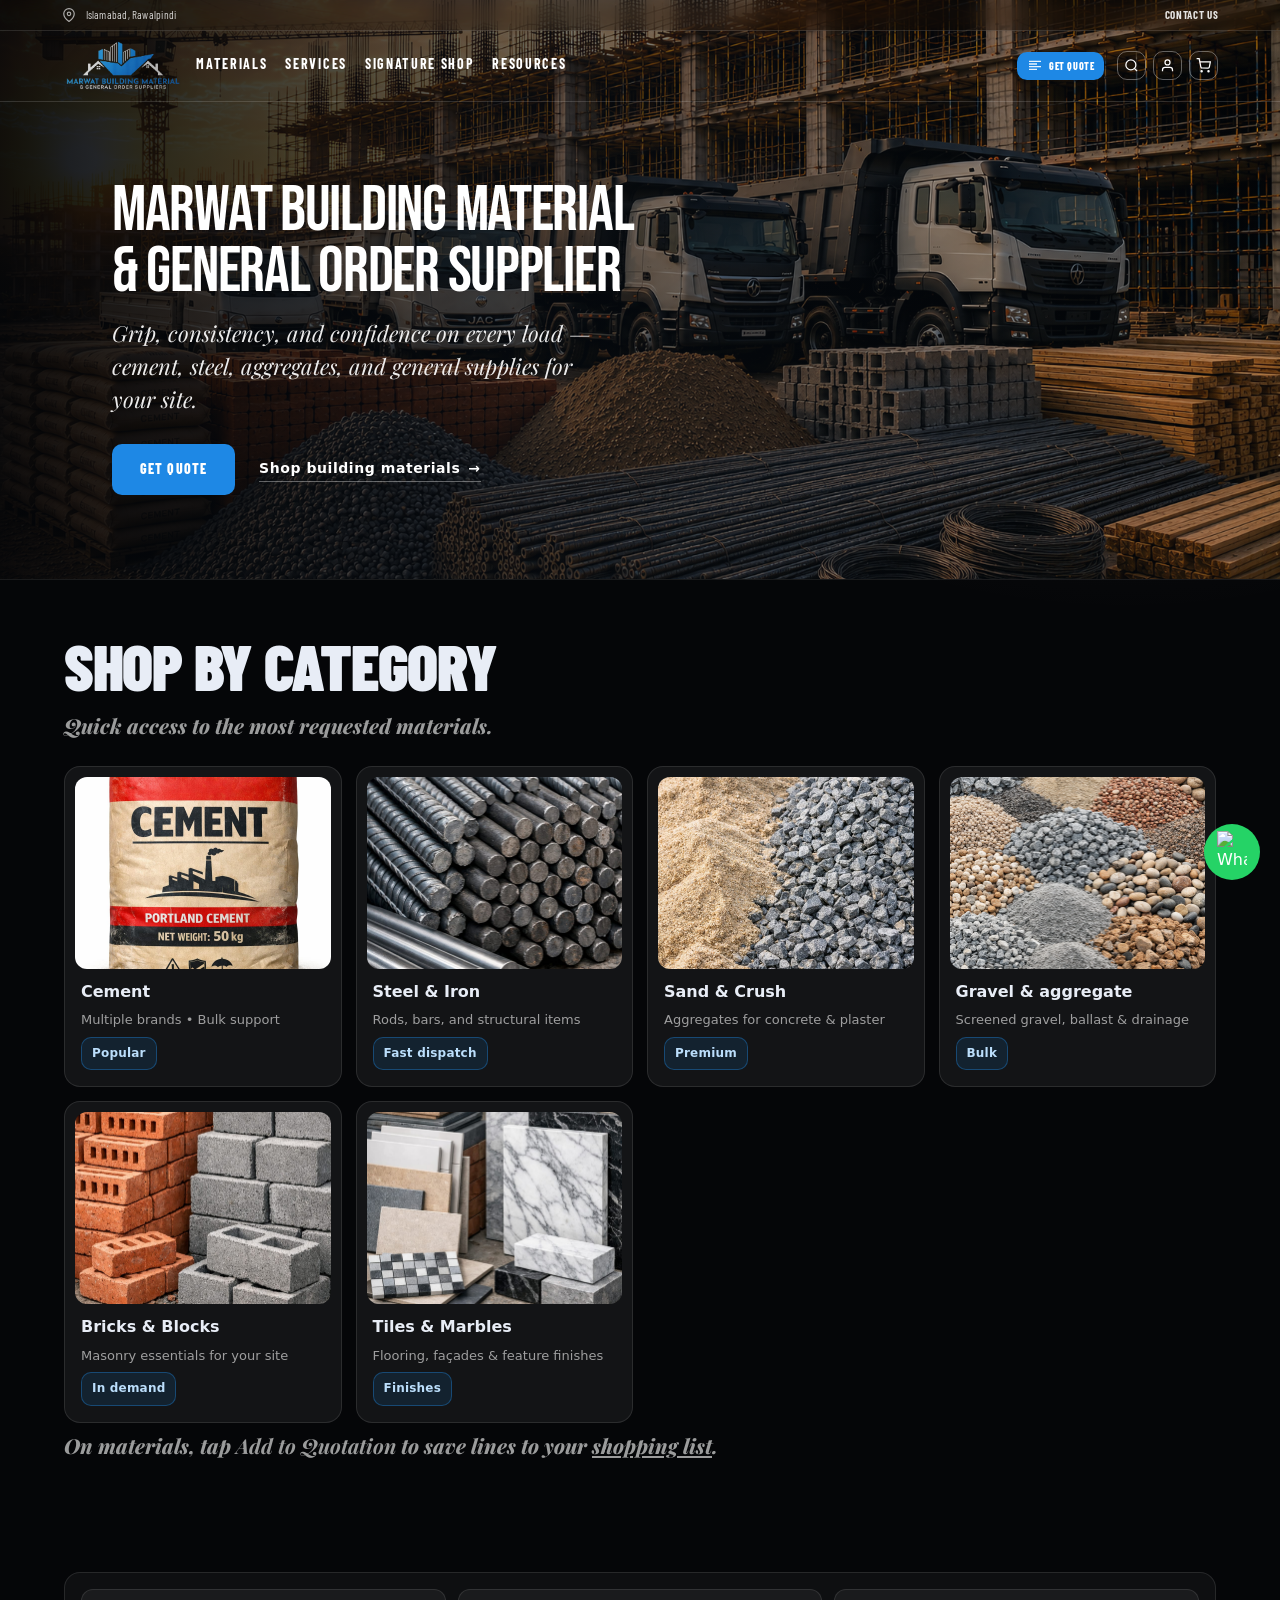
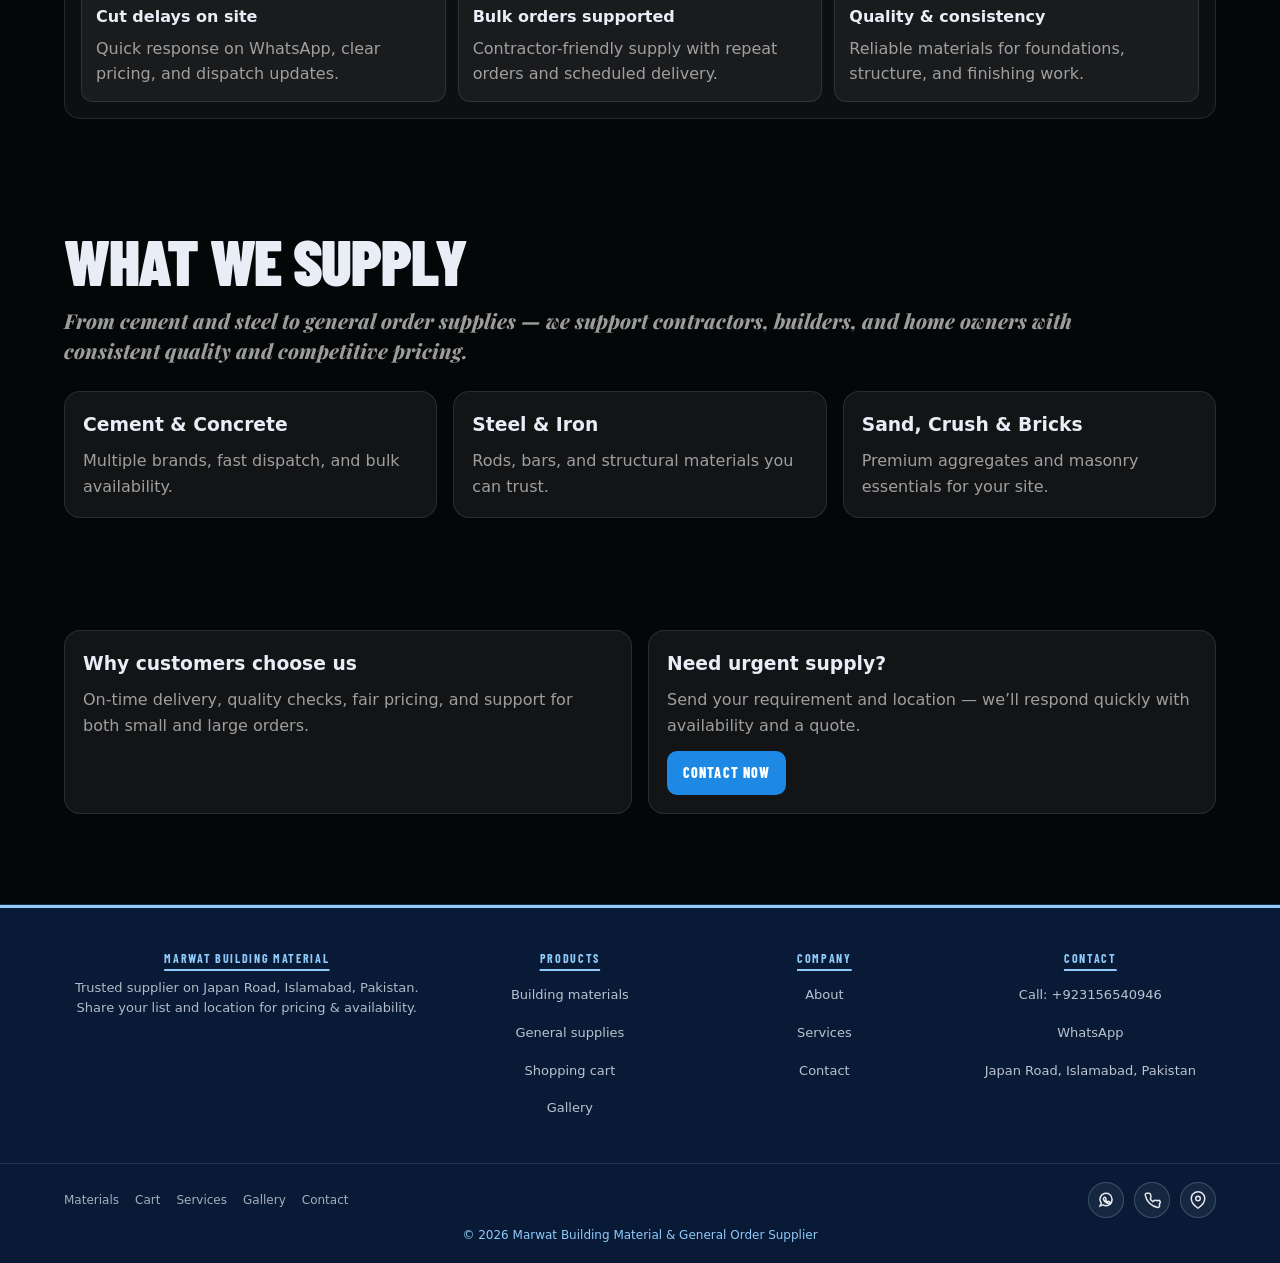
==== index.html @ a39604e0 "Replace cart CTA with quotation, remove sign-in/up, rename delivery address. Use Add to Quotation on" ====
<!DOCTYPE html>
<html lang="en">
  <head>
    <meta charset="UTF-8" />
    <meta name="viewport" content="width=device-width, initial-scale=1.0" />
    <title>Marwat Supplier</title>
    <link rel="preload" as="image" href="images/background.png?v=20260509" />
    <link rel="preconnect" href="https://fonts.googleapis.com" />
    <link rel="preconnect" href="https://fonts.gstatic.com" crossorigin />
    <link
      href="https://fonts.googleapis.com/css2?family=Bebas+Neue&family=Barlow+Condensed:wght@600;700&family=Oswald:wght@600;700&family=Playfair+Display:ital@1&display=swap"
      rel="stylesheet"
    />
    <link rel="stylesheet" href="style.css?v=20260509-bg" />
  </head>
  <body>
    <header class="site-header" id="site-header">
      <div class="header-shell header-shell--utility"><div class="header-utility">
        <div class="container utility-inner">
          <div class="utility-left">
            <a
              class="utility-loc-link"
              href="https://www.google.com/maps/place/Marwat+building+material+%26+general+order+supplier/@33.5635036,73.2012573,19.25z/data=!4m12!1m5!8m4!1e2!2s114058338687625921059!3m1!1e1!3m5!1s0x38dfef00700e4f53:0xb1408a5cb39e65b5!8m2!3d33.5636532!4d73.2016482!16s%2Fg%2F11xyf0swt1?entry=ttu&amp;g_ep=EgoyMDI2MDQyOS4wIKXMDSoASAFQAw%3D%3D"
              target="_blank"
              rel="noopener noreferrer"
              aria-label="Open location in Google Maps"
            >
              <span class="utility-loc-ico" aria-hidden="true">
                <svg width="14" height="14" viewBox="0 0 24 24" fill="none" stroke="currentColor" stroke-width="2">
                  <path d="M21 10c0 7-9 13-9 13s-9-6-9-13a9 9 0 0 1 18 0z" />
                  <circle cx="12" cy="10" r="3" />
                </svg>
              </span>
              <span class="utility-loc-text">Islamabad, Rawalpindi</span>
            </a>
          </div>
          <div class="utility-links">
            <a href="contact.html">Contact us</a>
          </div>
        </div>
      </div></div>

      <div class="header-shell header-shell--main"><div class="header-main">
        <div class="container header-main-inner">
          <details class="nav-burger">
            <summary class="nav-burger-summary" aria-label="Menu">
              <svg width="24" height="24" viewBox="0 0 24 24" fill="none" stroke="currentColor" stroke-width="2" aria-hidden="true">
                <path d="M4 6h16M4 12h16M4 18h16" />
              </svg>
            </summary>
            <nav class="nav-burger-panel" aria-label="Mobile navigation">
              <a href="products.html">Materials</a>
              <a href="cart.html">Cart</a>
              <a href="services.html">Services</a>
              <a href="gallery.html">Signature shop</a>
              <a href="about.html">Resources</a>
              <a href="get-quote.html" class="btn-nav-cta btn-nav-cta--block">Get quote</a>
            </nav>
          </details>

          <div class="header-left">
            <a class="brand-gy" href="index.html">
              <img class="brand-gy__logo" src="images/logo.png" alt="Marwat Building Material &amp; General Order Supplier" />
              <span class="sr-only">Marwat Building Material &amp; General Order Supplier</span>
            </a>
          </div>

          <nav class="nav-main" aria-label="Primary navigation">
            <a href="products.html">Materials</a>
            <a href="services.html">Services</a>
            <a href="gallery.html">Signature shop</a>
            <a href="about.html">Resources</a>
          </nav>

          <div class="header-main-actions">
            <a class="btn-nav-cta" href="get-quote.html">
              <span class="btn-nav-cta__ico" aria-hidden="true">
                <svg width="20" height="20" viewBox="0 0 24 24" fill="currentColor">
                  <path d="M3 4h18v2H3V4zm0 4h12v2H3V8zm0 4h18v2H3v-2zm0 4h12v2H3v-2z" />
                </svg>
              </span>
              Get quote
            </a>
            <div class="header-search-group" data-header-search>
              <div class="header-search-pop" id="site-header-search-pop" hidden>
                <form class="header-search-form" role="search" aria-label="Search this site">
                  <label for="site-header-q" class="sr-only">Search</label>
                  <input
                    type="search"
                    class="header-search-input"
                    id="site-header-q"
                    name="q"
                    autocomplete="off"
                    placeholder="Search site..."
                    aria-autocomplete="list"
                    aria-controls="site-header-search-suggest"
                  />
                  <ul class="header-search-suggest" id="site-header-search-suggest" role="listbox" hidden></ul>
                </form>
              </div>
              <button
                type="button"
                class="nav-icon-btn nav-icon-btn--search"
                aria-label="Search site"
                aria-expanded="false"
                aria-controls="site-header-search-pop"
                data-site-search-toggle
              >
                <svg width="22" height="22" viewBox="0 0 24 24" fill="none" stroke="currentColor" stroke-width="2" aria-hidden="true">
                  <circle cx="11" cy="11" r="8" />
                  <path d="m21 21-4.3-4.3" />
                </svg>
              </button>
            </div>
            <a href="contact.html" class="nav-icon-btn" aria-label="Contact">
              <svg width="22" height="22" viewBox="0 0 24 24" fill="none" stroke="currentColor" stroke-width="2" aria-hidden="true">
                <path d="M20 21v-2a4 4 0 0 0-4-4H8a4 4 0 0 0-4 4v2" />
                <circle cx="12" cy="7" r="4" />
              </svg>
            </a>
            <a href="cart.html" class="nav-icon-btn" aria-label="Shopping cart">
              <svg width="22" height="22" viewBox="0 0 24 24" fill="none" stroke="currentColor" stroke-width="2" aria-hidden="true">
                <circle cx="9" cy="21" r="1" />
                <circle cx="20" cy="21" r="1" />
                <path d="M1 1h4l2.68 13.39a2 2 0 0 0 2 1.61h9.72a2 2 0 0 0 2-1.61L23 6H6" />
              </svg>
            </a>
          </div>
        </div>
      </div></div>
      <a href="products.html" class="header-promo-strip">
        <span class="header-promo-strip__inner">
          <svg class="header-promo-strip__ico" width="20" height="20" viewBox="0 0 24 24" fill="none" stroke="currentColor" stroke-width="2" aria-hidden="true">
            <rect x="3" y="3" width="7" height="7" rx="1" />
            <rect x="14" y="3" width="7" height="7" rx="1" />
            <rect x="3" y="14" width="7" height="7" rx="1" />
            <rect x="14" y="14" width="7" height="7" rx="1" />
          </svg>
          <span>Browse materials</span>
        </span>
      </a>
    </header>

    <section class="hero-showroom" aria-label="Welcome">
      <div class="hero-showroom__bg" role="presentation"></div>
      <div class="hero-showroom__gradient" role="presentation"></div>
      <div class="hero-showroom__inner">
        <h1>
          <span class="hero-title-line">Marwat Building Material</span>
          <span class="hero-title-line">&amp; General Order Supplier</span>
        </h1>
        <p class="hero-showroom__tagline">
          Grip, consistency, and confidence on every load — cement, steel, aggregates, and general supplies for your
          site.
        </p>
        <div class="hero-showroom__cta">
          <a href="get-quote.html" class="btn-hero-cta">Get quote</a>
          <a href="products.html" class="hero-showroom__link">Shop building materials <span aria-hidden="true">→</span></a>
        </div>
      </div>
    </section>

    <section>
      <div class="container">
        <h2 class="section-title">Shop by category</h2>
        <p class="section-subtitle">Quick access to the most requested materials.</p>

        <div class="tiles">
          <a class="tile" href="products.html#cement">
            <div class="tile__thumb" aria-hidden="true">
              <img src="images/cement.jpeg" alt="" width="480" height="300" loading="lazy" />
            </div>
            <strong>Cement</strong>
            <span>Multiple brands • Bulk support</span>
            <span class="tag">Popular</span>
          </a>
          <a class="tile" href="products.html#steel">
            <div class="tile__thumb" aria-hidden="true">
              <img src="images/steel and iron.jpeg" alt="" width="480" height="300" loading="lazy" />
            </div>
            <strong>Steel & Iron</strong>
            <span>Rods, bars, and structural items</span>
            <span class="tag">Fast dispatch</span>
          </a>
          <a class="tile" href="products.html#sand">
            <div class="tile__thumb" aria-hidden="true">
              <img src="images/sand and crush.jpeg" alt="" width="480" height="300" loading="lazy" />
            </div>
            <strong>Sand & Crush</strong>
            <span>Aggregates for concrete & plaster</span>
            <span class="tag">Premium</span>
          </a>
          <a class="tile" href="products.html#gravel">
            <div class="tile__thumb" aria-hidden="true">
              <img src="images/gravel and aggregate.png" alt="" width="480" height="300" loading="lazy" />
            </div>
            <strong>Gravel &amp; aggregate</strong>
            <span>Screened gravel, ballast &amp; drainage</span>
            <span class="tag">Bulk</span>
          </a>
          <a class="tile" href="products.html#bricks">
            <div class="tile__thumb" aria-hidden="true">
              <img src="images/bricks and blocks.jpeg" alt="" width="480" height="300" loading="lazy" />
            </div>
            <strong>Bricks & Blocks</strong>
            <span>Masonry essentials for your site</span>
            <span class="tag">In demand</span>
          </a>
          <a class="tile" href="products.html#tiles-marbles">
            <div class="tile__thumb" aria-hidden="true">
              <img src="images/tiles and marbels.jpeg" alt="" width="480" height="300" loading="lazy" />
            </div>
            <strong>Tiles &amp; Marbles</strong>
            <span>Flooring, façades &amp; feature finishes</span>
            <span class="tag">Finishes</span>
          </a>
        </div>
        <p class="section-subtitle muted" style="margin-bottom: 0; margin-top: 8px">
          On materials, tap <strong>Add to Quotation</strong> to save lines to your <a href="cart.html">shopping list</a>.
        </p>
      </div>
    </section>

    <section>
      <div class="container">
        <div class="feature-strip">
          <div class="items">
            <div class="feature">
              <h3>Cut delays on site</h3>
              <p>Quick response on WhatsApp, clear pricing, and dispatch updates.</p>
            </div>
            <div class="feature">
              <h3>Bulk orders supported</h3>
              <p>Contractor-friendly supply with repeat orders and scheduled delivery.</p>
            </div>
            <div class="feature">
              <h3>Quality & consistency</h3>
              <p>Reliable materials for foundations, structure, and finishing work.</p>
            </div>
          </div>
        </div>
      </div>
    </section>

    <section>
      <div class="container">
        <h2 class="section-title">What we supply</h2>
        <p class="section-subtitle">
          From cement and steel to general order supplies — we support contractors, builders, and home owners with
          consistent quality and competitive pricing.
        </p>

        <div class="grid">
          <div class="card col-4">
            <h3>Cement & Concrete</h3>
            <p>Multiple brands, fast dispatch, and bulk availability.</p>
          </div>
          <div class="card col-4">
            <h3>Steel & Iron</h3>
            <p>Rods, bars, and structural materials you can trust.</p>
          </div>
          <div class="card col-4">
            <h3>Sand, Crush & Bricks</h3>
            <p>Premium aggregates and masonry essentials for your site.</p>
          </div>
        </div>
      </div>
    </section>

    <section>
      <div class="container">
        <div class="grid">
          <div class="card col-6">
            <h3>Why customers choose us</h3>
            <p>On-time delivery, quality checks, fair pricing, and support for both small and large orders.</p>
          </div>
          <div class="card col-6">
            <h3>Need urgent supply?</h3>
            <p>Send your requirement and location — we’ll respond quickly with availability and a quote.</p>
            <div style="margin-top: 12px">
              <a class="btn" href="contact.html">Contact Now</a>
            </div>
          </div>
        </div>
      </div>
    </section>

    <div class="whatsapp-container">
      <span class="whatsapp-tooltip">Chat with us</span>
      <a href="https://wa.me/923156540946" class="whatsapp-float" target="_blank" rel="noreferrer">
        <img src="https://cdn-icons-png.flaticon.com/512/733/733585.png" width="30" alt="WhatsApp" />
      </a>
    </div>

    <footer class="site-footer">
      <div class="footer-top">
        <div class="container footer-grid">
          <div class="footer-signup">
            <h4>Marwat Building Material</h4>
            <p>Trusted supplier on Japan Road, Islamabad, Pakistan. Share your list and location for pricing &amp; availability.</p>
          </div>

          <div>
            <h4>Products</h4>
            <a href="products.html#building">Building materials</a>
            <a href="products.html#general">General supplies</a>
            <a href="cart.html">Shopping cart</a>
            <a href="gallery.html">Gallery</a>
          </div>

          <div>
            <h4>Company</h4>
            <a href="about.html">About</a>
            <a href="services.html">Services</a>
            <a href="contact.html">Contact</a>
          </div>

          <div>
            <h4>Contact</h4>
            <a href="tel:+923156540946">Call: +923156540946</a>
            <a href="https://wa.me/923156540946" target="_blank" rel="noreferrer">WhatsApp</a>
            <a
              href="https://www.google.com/maps/place/Marwat+building+material+%26+general+order+supplier/@33.5635036,73.2012573,19.25z/data=!4m12!1m5!8m4!1e2!2s114058338687625921059!3m1!1e1!3m5!1s0x38dfef00700e4f53:0xb1408a5cb39e65b5!8m2!3d33.5636532!4d73.2016482!16s%2Fg%2F11xyf0swt1?entry=ttu&amp;g_ep=EgoyMDI2MDQyOS4wIKXMDSoASAFQAw%3D%3D"
              target="_blank"
              rel="noopener noreferrer"
              >Japan Road, Islamabad, Pakistan</a>
          </div>
        </div>
      </div>

      <div class="footer-bottom">
        <div class="container footer-bottom__row">
          <ul class="footer-mini-links" aria-label="Footer links">
            <li><a href="products.html">Materials</a></li>
            <li><a href="cart.html">Cart</a></li>
            <li><a href="services.html">Services</a></li>
            <li><a href="gallery.html">Gallery</a></li>
            <li><a href="contact.html">Contact</a></li>
          </ul>

          <div class="footer-social" aria-label="Social links">
            <a href="https://wa.me/923156540946" target="_blank" rel="noreferrer" aria-label="WhatsApp">
              <svg viewBox="0 0 24 24" fill="none" stroke="currentColor" stroke-width="2" aria-hidden="true">
                <path d="M20 11.5a8 8 0 0 1-11.9 7L4 20l1.7-4.1A8 8 0 1 1 20 11.5z" />
                <path d="M9.4 8.9c.2-.5.4-.5.7-.5h.6c.2 0 .5.1.6.4l.8 2c.1.2 0 .5-.2.6l-.6.5c.6 1.1 1.5 2 2.6 2.6l.5-.6c.2-.2.4-.3.6-.2l2 .8c.3.1.4.4.4.6v.6c0 .3 0 .5-.5.7-.7.3-2.2.4-4.3-.7-2.1-1.1-3.6-3.4-3.9-4.1-.3-.7-.2-1.3 0-1.8z" />
              </svg>
            </a>
            <a href="tel:+923156540946" aria-label="Call">
              <svg viewBox="0 0 24 24" fill="none" stroke="currentColor" stroke-width="2" aria-hidden="true">
                <path d="M22 16.9v3a2 2 0 0 1-2.2 2A19.8 19.8 0 0 1 3 5.2 2 2 0 0 1 5 3h3a2 2 0 0 1 2 1.7c.1.8.3 1.6.6 2.3a2 2 0 0 1-.5 2.1L9.9 10.9a16 16 0 0 0 3.2 3.2l1.8-1.2a2 2 0 0 1 2.1-.5c.7.3 1.5.5 2.3.6A2 2 0 0 1 22 16.9z" />
              </svg>
            </a>
            <a
              href="https://www.google.com/maps/place/Marwat+building+material+%26+general+order+supplier/@33.5635036,73.2012573,19.25z/data=!4m12!1m5!8m4!1e2!2s114058338687625921059!3m1!1e1!3m5!1s0x38dfef00700e4f53:0xb1408a5cb39e65b5!8m2!3d33.5636532!4d73.2016482!16s%2Fg%2F11xyf0swt1?entry=ttu&amp;g_ep=EgoyMDI2MDQyOS4wIKXMDSoASAFQAw%3D%3D"
              target="_blank"
              rel="noopener noreferrer"
              aria-label="Location"
            >
              <svg viewBox="0 0 24 24" fill="none" stroke="currentColor" stroke-width="2" aria-hidden="true">
                <path d="M21 10c0 7-9 13-9 13S3 17 3 10a9 9 0 0 1 18 0z" />
                <circle cx="12" cy="10" r="3" />
              </svg>
            </a>
          </div>
        </div>
        <div class="container footer-legal">© 2026 Marwat Building Material &amp; General Order Supplier</div>
      </div>
    </footer>
    <script src="site-search.js?v=20260207-search" defer></script>
    <script src="header-scroll.js" defer></script>
  </body>
</html>
---- style.css ----
* { box-sizing: border-box; }

:root{
    /* Logo: blue wordmark / buildings, silver secondary line, black field */
    --logo-blue: #1e88e5;
    --logo-blue-hover: #42a5f5;
    --logo-blue-deep: #1565c0;
    --logo-silver: #bdbdbd;

    --bg: #050608;
    --surface: rgba(255,255,255,0.05);
    --surface-2: rgba(255,255,255,0.09);
    --text: #e8edf6;
    --muted: rgba(189, 189, 189, 0.82);
    --brand: var(--logo-blue);
    --brand-2: #90caf9;
    --ring: rgba(30, 136, 229, 0.45);
    --shadow: 0 16px 40px rgba(0,0,0,0.45);
    --radius: 16px;
    --radius-sm: 12px;
    --border: 1px solid rgba(255,255,255,0.10);
    --surface-3: rgba(255,255,255,0.12);
    /* Primary CTA fill — logo blue (keeps existing class names working) */
    --gy-yellow: var(--logo-blue);
    --gy-yellow-hover: var(--logo-blue-hover);
    --gy-navy: #050508;
    --gy-navy-mid: #0a1018;
    --gy-utility: #000000;
    --cta-fg: #ffffff;
    /* Rounded rectangle for buttons (not pills) */
    --btn-radius: 10px;
    /* Shared horizontal inset so utility strip + main header line up */
    --header-inline-pad: clamp(18px, 3vw, 36px);
    /* Header typography (condensed sans, Goodyear-like) */
    --header-condensed: "Barlow Condensed", "Oswald", ui-sans-serif, system-ui, -apple-system, "Segoe UI", Roboto, Arial, sans-serif;
    /* Fixed header — space for first content below overlay */
    --site-header-offset: clamp(108px, 18vh, 124px);
    --fab-size: clamp(48px, 13vw, 56px);
    --fab-inset: clamp(14px, 4vw, 20px);
}
@media (max-width: 980px){
    :root{
        --site-header-offset: clamp(132px, 26vh, 172px);
    }
}

html, body{
    width: 100%;
    max-width: 100%;
    overflow-x: hidden;
}
@supports (overflow: clip){
    html, body{ overflow-x: clip; }
}

body {
    margin: 0;
    font-family: ui-sans-serif, system-ui, -apple-system, "Segoe UI", Roboto, Arial, sans-serif;
    background:
        radial-gradient(1200px 600px at 18% 0%, rgba(30, 136, 229, 0.14), transparent 58%),
        radial-gradient(900px 520px at 88% 12%, rgba(189, 189, 189, 0.06), transparent 52%),
        var(--bg);
    color: var(--text);
    line-height: 1.6;
}

a { color: inherit; }

/* When header becomes white on scroll, make the page background white too (hero image remains unchanged). */
body.page--scrolled{
    background: #ffffff;
    color: #061a2f;
    transition: background 0.28s ease, color 0.28s ease;
}
body.page--scrolled .muted{
    color: rgba(6, 26, 47, 0.72);
}

/* Text that sits on the white page background */
body.page--scrolled .section-subtitle,
body.page--scrolled .materials-page-lead,
body.page--scrolled .page-hero p,
body.page--scrolled section > .container > p{
    color: rgba(6, 26, 47, 0.72);
}
body.page--scrolled a{
    color: inherit;
}

/* Hero sits on dark photo — keep CTA/link white when page theme flips on scroll */
body.page--scrolled .hero-showroom .btn-hero-cta{
    color: var(--cta-fg);
}
body.page--scrolled .hero-showroom .hero-showroom__link{
    color: #ffffff;
}
body.page--scrolled .hero-showroom .hero-showroom__link:hover{
    color: var(--logo-silver);
}

/* Keep boxes/cards dark so their white text stays readable */
body.page--scrolled .card,
body.page--scrolled .tile,
body.page--scrolled .feature-strip,
body.page--scrolled .feature,
body.page--scrolled .page-hero .wrap,
body.page--scrolled .material-item,
body.page--scrolled .material-panel{
    /* On white page background, use a dark surface so the existing white text remains readable */
    background: rgba(5, 6, 8, 0.92);
    border-color: rgba(15, 23, 42, 0.12);
    color: rgba(248, 250, 252, 0.98);
}
body.page--scrolled .card p,
body.page--scrolled .tile span,
body.page--scrolled .feature p,
body.page--scrolled .materials-page-lead,
body.page--scrolled .material-item__detail,
body.page--scrolled .page-hero p{
    color: rgba(226, 232, 240, 0.78);
}
body.page--scrolled .card h2,
body.page--scrolled .card h3,
body.page--scrolled .tile strong,
body.page--scrolled .material-panel h3,
body.page--scrolled .material-item__title{
    color: rgba(248, 250, 252, 0.98);
}

/* On the white background, keep section headings readable */
body.page--scrolled .section-title,
body.page--scrolled .page-top-heading{
    color: rgba(15, 23, 42, 0.96);
}
body.page--scrolled .site-footer{
    /* Keep footer dark even when page background flips to white */
    background: #081a36;
    border-top-color: rgba(255,255,255,0.08);
}
body.page--scrolled .footer-bottom{
    border-top-color: rgba(255,255,255,0.10);
    color: rgba(226,232,240,0.86);
    font-weight: 600;
}
body.page--scrolled .footer-grid a{
    color: rgba(226,232,240,0.82);
    font-weight: 600;
}
body.page--scrolled .footer-grid a:hover{
    color: var(--brand-2);
}
body.page--scrolled .footer-grid a:focus-visible{
    color: var(--brand-2);
}

/* Footer column text on white background (headings stay light blue) */
body.page--scrolled .footer-grid h4{
    color: var(--brand-2);
    font-weight: 700;
}
body.page--scrolled .footer-grid p{
    color: rgba(248,250,252,0.94);
    font-weight: 700;
}

img, video{
    max-width: 100%;
    height: auto;
}
iframe{
    max-width: 100%;
}

.muted{ color: var(--muted); }
.sr-only{
    position: absolute;
    width: 1px;
    height: 1px;
    padding: 0;
    margin: -1px;
    overflow: hidden;
    clip: rect(0, 0, 0, 0);
    white-space: nowrap;
    border: 0;
}

.container {
    width: min(90%, 1200px);
    margin-inline: auto;
    margin-block: 0;
}

/* Site header — fixed, transparent at top → solid white bar on scroll (all pages) */
.site-header{
    position: fixed;
    left: 0;
    right: 0;
    top: 0;
    z-index: 1000;
    background: transparent;
    border-bottom: 1px solid rgba(255, 255, 255, 0.14);
    transition:
        background 0.28s ease,
        border-color 0.28s ease,
        box-shadow 0.28s ease;
}

/* Wrapper rows (avoid display:contents — Safari and some engines break flex/grid for descendants) */
.header-shell{
    display: block;
    width: 100%;
}

.header-utility{
    /* Default: glass strip (Goodyear-style transparent bar) */
    background: rgba(0, 0, 0, 0.22);
    backdrop-filter: saturate(150%) blur(12px);
    -webkit-backdrop-filter: saturate(150%) blur(12px);
    border-bottom: 1px solid rgba(255, 255, 255, 0.12);
    transition:
        background 0.28s ease,
        border-color 0.28s ease,
        backdrop-filter 0.28s ease,
        -webkit-backdrop-filter 0.28s ease;
}
.header-utility .utility-inner{
    display: flex;
    align-items: center;
    justify-content: space-between;
    gap: 12px;
    /* ~30% shorter top strip */
    padding: 6px var(--header-inline-pad);
    font-family: var(--header-condensed);
    font-size: 11px;
    color: rgba(255,255,255,0.82);
}
.utility-left{
    display: flex;
    align-items: center;
    gap: 10px;
    flex-wrap: wrap;
}
.utility-loc-ico{
    display: inline-flex;
    color: rgba(255,255,255,0.65);
}
.utility-loc-text{ letter-spacing: 0.02em; }
.utility-loc-link{
    display: inline-flex;
    align-items: center;
    gap: 10px;
    flex-wrap: wrap;
    color: inherit;
    text-decoration: none;
}
.utility-loc-link:hover{
    color: #fff;
    text-decoration: underline;
}

.utility-links{
    display: flex;
    align-items: center;
    gap: 6px 18px;
    flex-wrap: wrap;
    justify-content: flex-end;
}
.utility-links a{
    text-decoration: none;
    color: rgba(255,255,255,0.88);
    font-family: var(--header-condensed);
    font-weight: 700;
    font-size: inherit;
    letter-spacing: 0.06em;
    text-transform: uppercase;
}
.utility-links a:hover{ color: #fff; text-decoration: underline; }

.header-main{
    background: transparent;
    transition: background 0.28s ease;
}

/* Opaque bars while pointer (or keyboard focus) is on the header — not when scrolled */
.site-header:not(.site-header--scrolled):hover .header-utility,
.site-header:not(.site-header--scrolled):focus-within .header-utility{
    background: var(--gy-utility);
    border-bottom-color: rgba(255, 255, 255, 0.1);
    backdrop-filter: none;
    -webkit-backdrop-filter: none;
}
.site-header:not(.site-header--scrolled):hover .header-main,
.site-header:not(.site-header--scrolled):focus-within .header-main{
    background: var(--gy-navy-mid);
}

.header-main-inner{
    display: flex;
    align-items: center;
    justify-content: flex-start;
    gap: 10px;
    /* ~15% shorter than previous compact header */
    padding: 7px var(--header-inline-pad);
    /* Keep nav sizing the same; don't upscale header row */
    min-height: 41px;
}

/* Make header feel full-width like reference */
.site-header .container{
    width: min(96%, 1440px);
}

.header-left{
    display: flex;
    align-items: center;
    /* 50% tighter gap between logo and first nav item */
    gap: 6px;
    min-width: 0;
    /* Don't grow — let the right actions pin to the far right */
    flex: 0 1 auto;
}

.brand-gy{
    display: flex;
    flex-direction: column;
    align-items: flex-start;
    gap: 0;
    text-decoration: none;
    flex-shrink: 1;
    min-width: 0;
    max-width: min(300px, 36vw);
}
.brand-gy__logo{
    display: block;
    /* Keep logo prominent but Goodyear-like compact */
    width: auto;
    max-width: min(311px, 31.5vw);
    height: auto;
    /* keep within reduced header height */
    max-height: 56px;
    object-fit: contain;
    filter: drop-shadow(0 2px 10px rgba(0,0,0,0.55));
}
.site-header.site-header--scrolled .brand-gy__logo{
    filter: none;
}
.brand-gy__word{
    font-family: "Oswald", ui-sans-serif, system-ui, sans-serif;
    font-weight: 700;
    font-size: clamp(14px, 2.1vw, 21px);
    line-height: 1.12;
    letter-spacing: 0.04em;
    color: var(--logo-blue);
    text-transform: uppercase;
}
.brand-gy__sub{
    font-size: clamp(9px, 1.1vw, 11px);
    letter-spacing: 0.12em;
    text-transform: uppercase;
    color: rgba(189, 189, 189, 0.88);
    margin-top: 5px;
    line-height: 1.25;
}

.nav-main{
    display: flex;
    align-items: center;
    gap: 8px 18px;
    flex: 1 1 auto;
    justify-content: flex-start;
    min-width: 0;
}
.nav-main a{
    text-decoration: none;
    color: #fff;
    font-family: var(--header-condensed);
    font-size: 15px;
    font-weight: 700;
    letter-spacing: 0.12em;
    text-transform: uppercase;
    white-space: nowrap;
    padding: 8px 0;
    border-bottom: 2px solid transparent;
}
.nav-main a:hover{
    border-bottom-color: var(--gy-yellow);
}

/* Transparent bar: nav + tagline readable on photo / dark page backgrounds */
.site-header:not(.site-header--scrolled) .brand-gy__sub{
    font-weight: 800;
    font-size: clamp(10px, 1.35vw, 12px);
    color: rgba(189, 189, 189, 0.95);
    letter-spacing: 0.14em;
    text-shadow:
        0 0 1px rgba(0, 0, 0, 1),
        0 1px 4px rgba(0, 0, 0, 0.95),
        0 0 18px rgba(0, 0, 0, 0.65);
}
.site-header:not(.site-header--scrolled) .nav-main a{
    font-weight: 700;
    font-size: 14px;
    color: #ffffff;
    text-shadow: none;
}

.header-main-actions{
    display: flex;
    align-items: center;
    flex-wrap: nowrap;
    gap: 7px;
    flex-shrink: 0;
    margin-left: auto;
    min-width: 0;
}

.btn-nav-cta{
    display: inline-flex;
    align-items: center;
    justify-content: center;
    gap: 6px;
    background: var(--gy-yellow);
    color: var(--cta-fg);
    font-family: var(--header-condensed);
    font-weight: 800;
    font-size: 10px;
    letter-spacing: 0.06em;
    text-transform: uppercase;
    text-decoration: none;
    /* Tighter than before so label + icon can read larger without growing the chip */
    padding: 6px 10px;
    border-radius: var(--btn-radius);
    border: none;
    transition: background 0.2s ease, transform 0.15s ease;
}
.btn-nav-cta:hover{
    background: var(--gy-yellow-hover);
    transform: translateY(-1px);
}
.btn-nav-cta__ico{
    display: inline-flex;
    opacity: 0.9;
}
.btn-nav-cta__ico svg{
    width: 16px;
    height: 16px;
}

.nav-icon-btn{
    display: inline-flex;
    align-items: center;
    justify-content: center;
    width: 29px;
    height: 29px;
    border-radius: var(--btn-radius);
    border: 1px solid rgba(255,255,255,0.35);
    color: #fff;
    text-decoration: none;
    transition: background 0.2s ease, border-color 0.2s ease;
}
.nav-icon-btn svg{
    width: 15px;
    height: 15px;
}
.nav-icon-btn:hover{
    background: rgba(255,255,255,0.08);
    border-color: rgba(255,255,255,0.55);
}
button.nav-icon-btn{
    cursor: pointer;
    padding: 0;
    margin: 0;
    font: inherit;
    background: transparent;
    -webkit-appearance: none;
    appearance: none;
}

.header-search-group{
    display: inline-flex;
    flex-direction: row;
    flex-wrap: nowrap;
    align-items: center;
    gap: 6px;
    position: relative;
    flex-shrink: 1;
    min-width: 0;
}
.header-search-group--open{
    z-index: 1002;
}
.header-search-pop{
    display: flex;
    align-items: center;
    max-width: 0;
    opacity: 0;
    overflow: hidden;
    pointer-events: none;
    transition: max-width 0.22s ease, opacity 0.18s ease;
}
.header-search-group--open .header-search-pop{
    max-width: min(260px, 56vw);
    opacity: 1;
    pointer-events: auto;
    overflow: visible;
}
.header-search-form{
    position: relative;
    display: flex;
    flex-direction: column;
    gap: 0;
    min-width: 0;
}
.header-search-input{
    width: min(260px, 56vw);
    min-width: 140px;
    max-width: 100%;
    box-sizing: border-box;
    padding: 7px 10px;
    border-radius: var(--btn-radius);
    border: 1px solid rgba(255,255,255,0.35);
    background: rgba(8, 12, 20, 0.92);
    color: #f8fafc;
    font-size: 13px;
    font-weight: 600;
    outline: none;
    -webkit-appearance: none;
    appearance: none;
}
.header-search-input::-webkit-search-decoration,
.header-search-input::-webkit-search-cancel-button{
    -webkit-appearance: none;
    appearance: none;
}
.header-search-input::placeholder{
    color: rgba(226, 232, 240, 0.45);
}
.header-search-input:focus{
    border-color: rgba(250, 204, 21, 0.65);
    box-shadow: 0 0 0 1px rgba(250, 204, 21, 0.25);
}
.header-search-suggest{
    position: absolute;
    top: calc(100% + 5px);
    left: 0;
    right: 0;
    margin: 0;
    padding: 4px 0;
    padding-left: 0;
    list-style: none;
    background: var(--gy-navy-mid);
    border: 1px solid rgba(255,255,255,0.14);
    border-radius: var(--btn-radius);
    max-height: 220px;
    overflow-y: auto;
    z-index: 5000;
    box-shadow: 0 12px 28px rgba(0,0,0,0.45);
}
.header-search-suggest__btn{
    display: block;
    width: 100%;
    text-align: left;
    padding: 9px 12px;
    border: 0;
    margin: 0;
    background: transparent;
    color: rgba(248, 250, 252, 0.95);
    font-size: 13px;
    font-weight: 600;
    font-family: inherit;
    cursor: pointer;
}
.header-search-suggest__btn:hover,
.header-search-suggest__btn:focus-visible{
    background: rgba(255,255,255,0.08);
    outline: none;
}

.nav-burger{
    display: none;
    position: relative;
}
.nav-burger-summary{
    list-style: none;
    cursor: pointer;
    display: inline-flex;
    align-items: center;
    justify-content: center;
    width: 44px;
    height: 44px;
    border-radius: var(--btn-radius);
    border: 1px solid rgba(255,255,255,0.35);
    color: #fff;
}
.nav-burger-summary::-webkit-details-marker{ display: none; }
.nav-burger-summary::marker{ display: none; }
.nav-burger-panel{
    position: absolute;
    right: 0;
    top: calc(100% + 8px);
    width: min(92vw, 320px);
    min-width: 0;
    padding: 14px;
    background: var(--gy-navy-mid);
    border: 1px solid rgba(255,255,255,0.12);
    border-radius: 12px;
    box-shadow: 0 20px 50px rgba(0,0,0,0.45);
    display: flex;
    flex-direction: column;
    gap: 4px;
    z-index: 1001;
}
.nav-burger-panel a{
    text-decoration: none;
    color: #fff;
    font-weight: 600;
    letter-spacing: 0.08em;
    text-transform: uppercase;
    font-size: 14px;
    padding: 12px 10px;
    border-radius: var(--btn-radius);
}
.nav-burger-panel a:hover{ background: rgba(255,255,255,0.08); }

/* Solid header after scroll — same as previous home “scrolled” look */
.site-header.site-header--scrolled{
    background: #ffffff;
    border-bottom-color: rgba(15, 23, 42, 0.08);
    box-shadow: 0 4px 20px rgba(0, 0, 0, 0.08);
}
.site-header.site-header--scrolled .header-utility{
    display: none;
}
.site-header.site-header--scrolled .utility-links a{
    color: rgba(15, 23, 42, 0.78);
}
.site-header.site-header--scrolled .utility-links a:hover{
    color: #0f172a;
}
.site-header.site-header--scrolled .header-main{
    background: #ffffff;
}
.site-header.site-header--scrolled .brand-gy__word{
    color: var(--logo-blue);
}
.site-header.site-header--scrolled .brand-gy__sub{
    color: rgba(97, 97, 97, 0.92);
    font-weight: 800;
    font-size: clamp(9px, 1.1vw, 11px);
    letter-spacing: 0.12em;
    text-shadow: none;
}
.site-header.site-header--scrolled .nav-main a{
    color: #0f172a;
    text-shadow: none;
    font-family: var(--header-condensed);
    font-weight: 700;
    font-size: 14px;
}
.site-header.site-header--scrolled .nav-main a:hover{
    border-bottom-color: var(--logo-blue);
}
.site-header.site-header--scrolled .btn-nav-cta{
    background: var(--logo-blue-deep);
    color: var(--cta-fg);
}
.site-header.site-header--scrolled .btn-nav-cta:hover{
    background: var(--logo-blue);
}
.site-header.site-header--scrolled .nav-icon-btn{
    border-color: rgba(15, 23, 42, 0.22);
    color: #0f172a;
}
.site-header.site-header--scrolled .nav-icon-btn:hover{
    background: rgba(15, 23, 42, 0.06);
    border-color: rgba(15, 23, 42, 0.32);
}
.site-header.site-header--scrolled .nav-burger-summary{
    border-color: rgba(15, 23, 42, 0.22);
    color: #0f172a;
}
.site-header.site-header--scrolled .nav-burger-panel{
    background: #ffffff;
    border: 1px solid rgba(15, 23, 42, 0.1);
    box-shadow: 0 20px 50px rgba(15, 23, 42, 0.18);
}
.site-header.site-header--scrolled .nav-burger-panel a{
    color: #0f172a;
}
.site-header.site-header--scrolled .nav-burger-panel a:hover{
    background: rgba(15, 23, 42, 0.06);
}
.site-header.site-header--scrolled .nav-burger-panel .btn-nav-cta{
    background: var(--logo-blue-deep);
    color: var(--cta-fg);
}
.site-header.site-header--scrolled .nav-burger-panel .btn-nav-cta:hover{
    background: var(--logo-blue);
}

.btn-nav-cta--block{
    margin-top: 8px;
    text-align: center;
}

/* Mid-width: one row only (zoom reduces CSS viewport width; wrapping looked like a broken header). */
@media (max-width: 1180px) and (min-width: 961px){
    .header-main-inner{
        flex-wrap: nowrap;
        align-items: center;
        gap: 8px;
    }
    .header-left{
        flex: 0 1 auto;
        min-width: 0;
    }
    .nav-main{
        flex: 1 1 auto;
        justify-content: flex-start;
        min-width: 0;
        flex-wrap: nowrap;
        overflow-x: auto;
        -webkit-overflow-scrolling: touch;
        scrollbar-width: none;
        gap: 6px 12px;
        padding: 0;
        border-top: none;
    }
    .nav-main::-webkit-scrollbar{
        display: none;
    }
    .site-header.site-header--scrolled .nav-main{
        border-top: none;
    }
    .nav-main a{
        font-size: 12px;
        letter-spacing: 0.06em;
        flex-shrink: 0;
        padding: 6px 0;
    }
    .brand-gy{
        max-width: min(220px, 28vw);
    }
    .brand-gy__logo{
        max-height: 48px;
    }
    .brand-gy__word{
        font-size: clamp(11px, 1.5vw, 15px);
    }
    .header-main-actions a.nav-icon-btn:last-of-type{
        display: none;
    }
}
/* ≤960px portrait: one header row; primary links only in burger panel */
@media (max-width: 960px) and (orientation: portrait){
    :root{
        --site-header-offset: clamp(132px, 28vh, 178px);
    }
    .header-main-inner{
        display: grid;
        grid-template-columns: 44px 1fr auto;
        grid-template-areas: "burger brand actions";
        align-items: center;
        column-gap: 10px;
        row-gap: 0;
        min-height: 44px;
        border-top: none;
        position: relative;
        z-index: 2;
    }
    .nav-burger{
        display: block;
        grid-area: burger;
        position: relative;
        z-index: 1002;
    }
    .header-left{
        display: flex;
        align-items: center;
        justify-content: center;
        grid-area: brand;
        justify-self: center;
        text-align: center;
        min-width: 0;
        max-width: min(280px, 70vw);
    }
    .brand-gy{
        max-width: min(220px, 62vw);
        align-items: center;
    }
    .header-main-actions{
        grid-area: actions;
        margin-left: 0;
    }
    .nav-main{
        display: none !important;
    }
}

/* ≤960px landscape: burger + logo (left group) + inline nav + actions */
@media (max-width: 960px) and (orientation: landscape){
    :root{
        --site-header-offset: clamp(140px, 22vh, 168px);
    }
    .header-main-inner{
        display: flex;
        flex-direction: row;
        flex-wrap: nowrap;
        align-items: center;
        gap: 8px 10px;
        min-height: 44px;
        border-top: none;
        position: relative;
        z-index: 2;
    }
    /* Hamburger redundant — primary links are inline */
    .nav-burger{
        display: none !important;
    }
    .header-left{
        display: flex;
        flex: 0 0 auto;
        align-items: center;
        justify-content: flex-start;
        text-align: left;
        min-width: 0;
        max-width: min(200px, 34vw);
    }
    .brand-gy{
        max-width: min(200px, 34vw);
        align-items: flex-start;
    }
    .nav-main{
        display: flex !important;
        flex: 1 1 auto;
        flex-wrap: nowrap;
        justify-content: flex-start;
        align-items: center;
        gap: 6px 10px;
        min-width: 0;
        padding: 0;
        border-top: none;
        overflow-x: auto;
        -webkit-overflow-scrolling: touch;
        scrollbar-width: none;
    }
    .nav-main::-webkit-scrollbar{
        display: none;
    }
    .site-header.site-header--scrolled .nav-main{
        border-top: none;
    }
    .nav-main a{
        font-size: 10px;
        letter-spacing: 0.06em;
        padding: 4px 2px;
        flex-shrink: 0;
    }
    .header-main-actions{
        flex: 0 0 auto;
        margin-left: auto;
    }
}
@media (max-width: 520px){
    .nav-icon-btn{ width: 27px; height: 27px; }
    .btn-nav-cta{
        padding: 7px 10px;
        font-size: 8px;
        gap: 5px;
    }
    .btn-nav-cta__ico{ display: none; }
    .header-search-group--open .header-search-pop{
        max-width: min(200px, 62vw);
    }
    .header-search-input{
        min-width: 96px;
        width: min(200px, 62vw);
    }
}
@media (max-width: 980px){
    /* Keep location + Contact on one row (stacking looked broken in mobile landscape) */
    .header-utility .utility-inner{
        flex-direction: row;
        align-items: center;
        justify-content: space-between;
        gap: 10px 14px;
    }
    .utility-left{
        flex: 1 1 auto;
        min-width: 0;
        flex-wrap: nowrap;
    }
    .utility-links{
        justify-content: flex-end;
        flex-shrink: 0;
    }
}
@media (max-width: 380px){
    .header-utility .utility-inner{
        flex-wrap: wrap;
    }
    .utility-links{
        width: 100%;
        justify-content: flex-start;
    }
}

/* Legacy inner-page blocks (no longer in header) */
.brand strong{ font-size: clamp(20px, 2.2vw, 28px); }

.hero {
    background: url('https://images.unsplash.com/photo-1503387762-592deb58ef4e') no-repeat center/cover;
    min-height: 78vh;
    display: flex;
    justify-content: center;
    align-items: center;
    color: white;
    text-align: center;
    position: relative;
}

.hero div {
    background: rgba(0,0,0,0.55);
    padding: 26px 22px;
    border: 1px solid rgba(255,255,255,0.14);
    border-radius: var(--radius);
    box-shadow: var(--shadow);
    max-width: 820px;
}

section {
    padding: 56px 0;
}
@media (max-width: 480px){
    section{
        padding: 42px 0;
    }
}
@media (min-width: 1440px){
    section{
        padding: 64px 0;
    }
}

/* Pull first content block up under the home hero (global section top padding is 56px) */
.hero-showroom + section {
    padding-top: 56px;
}

.card {
    background: rgba(255,255,255,0.06);
    border: 1px solid rgba(255,255,255,0.10);
    padding: 18px;
    border-radius: var(--radius);
}

/* Only apply to any legacy generic footer blocks (not the storefront footer) */
footer:not(.site-footer) {
    background: rgba(5, 8, 12, 0.72);
    border-top: 1px solid rgba(30, 136, 229, 0.12);
    color: white;
    text-align: center;
    padding: 10px;
}

/* Storefront footer */
.site-footer{
    margin-top: 34px;
    background: #081a36;
    border-top: 1px solid rgba(255,255,255,0.08);
    color: rgba(248,250,252,0.95);
    position: relative;
}
.site-footer::before{
    content: "";
    position: absolute;
    left: 0;
    right: 0;
    top: 0;
    height: 3px;
    background: var(--brand-2);
}
.footer-top{
    padding: 44px 0 34px;
}
.footer-grid{
    display: grid;
    grid-template-columns: 1.6fr 1fr 1fr 1.1fr;
    gap: 26px;
    align-items: start;
}
.footer-grid > div{
    text-align: center;
}
.footer-grid h4{
    margin: 0 0 10px;
    font-family: var(--header-condensed);
    font-size: 12px;
    letter-spacing: 0.14em;
    text-transform: uppercase;
    color: var(--brand-2);
    text-decoration: underline;
    text-decoration-thickness: 2px;
    text-decoration-color: var(--brand-2);
    text-underline-offset: 6px;
}
.footer-grid p{
    margin: 0;
    color: rgba(226,232,240,0.78);
    font-size: 13px;
    line-height: 1.55;
}
.footer-grid a{
    display: block;
    width: fit-content;
    max-width: 100%;
    margin-inline: auto;
    box-sizing: border-box;
    position: relative;
    text-decoration: none;
    color: rgba(226,232,240,0.82);
    padding: 7px 0 10px;
    font-size: 13px;
}
.footer-grid a::after{
    content: "";
    position: absolute;
    left: 0;
    bottom: 6px;
    width: 100%;
    height: 2px;
    background-color: var(--brand-2);
    transform: scaleX(0);
    transform-origin: left center;
    transition: transform 0.28s cubic-bezier(0.22, 1, 0.36, 1);
    pointer-events: none;
}
.footer-grid a:hover{
    color: var(--brand-2);
}
.footer-grid a:hover::after,
.footer-grid a:focus-visible::after{
    transform: scaleX(1);
}
.footer-grid a:focus-visible{
    color: var(--brand-2);
    outline: 2px solid var(--brand-2);
    outline-offset: 4px;
}
@media (prefers-reduced-motion: reduce){
    .footer-grid a::after{
        transition-duration: 0.01ms;
    }
}

.footer-signup{
    max-width: 44ch;
    margin-inline: auto;
    text-align: center;
}
.footer-signup__title{
    margin: 0 0 8px;
    font-family: var(--header-condensed);
    font-weight: 900;
    letter-spacing: 0.02em;
    font-size: 22px;
    text-transform: none;
    color: rgba(255,255,255,0.96);
}
.footer-signup__note{
    margin: 0 0 14px;
    color: rgba(226,232,240,0.78);
    font-size: 13px;
}
.footer-signup__form{
    display: flex;
    gap: 10px;
    flex-wrap: wrap;
    align-items: center;
}
.footer-input{
    flex: 1 1 220px;
    min-width: 190px;
    padding: 11px 12px;
    border-radius: 10px;
    border: 1px solid rgba(255,255,255,0.18);
    background: rgba(255,255,255,0.06);
    color: rgba(248,250,252,0.96);
    outline: none;
}
.footer-input::placeholder{ color: rgba(226,232,240,0.52); }
.footer-input:focus{
    border-color: rgba(250, 204, 21, 0.55);
    box-shadow: 0 0 0 4px rgba(250, 204, 21, 0.18);
}
.footer-signup__btn{
    display: inline-flex;
    align-items: center;
    justify-content: center;
    padding: 11px 14px;
    border-radius: 10px;
    border: 1px solid rgba(0,0,0,0.10);
    background: #f5c84c;
    color: #081a36;
    font-family: var(--header-condensed);
    font-weight: 900;
    letter-spacing: 0.10em;
    text-transform: uppercase;
    font-size: 12px;
    cursor: pointer;
}
.footer-signup__btn:hover{ filter: brightness(1.03); }

.footer-bottom{
    border-top: 1px solid rgba(255,255,255,0.10);
    padding: 18px 0;
}
.footer-bottom__row{
    display: flex;
    justify-content: space-between;
    align-items: center;
    gap: 14px;
    flex-wrap: wrap;
}
.footer-mini-links{
    display: flex;
    align-items: center;
    gap: 10px 16px;
    flex-wrap: wrap;
    padding: 0;
    margin: 0;
    list-style: none;
    color: rgba(226,232,240,0.72);
    font-size: 12px;
}
.footer-mini-links a{
    color: inherit;
    text-decoration: none;
}
.footer-mini-links a:hover{
    color: var(--brand-2);
    text-decoration: underline;
    text-decoration-color: var(--brand-2);
    text-decoration-thickness: 2px;
    text-underline-offset: 4px;
}
.footer-social{
    display: flex;
    align-items: center;
    gap: 10px;
}
.footer-social a{
    width: 36px;
    height: 36px;
    display: inline-flex;
    align-items: center;
    justify-content: center;
    border-radius: 999px;
    border: 1px solid rgba(255,255,255,0.18);
    background: rgba(255,255,255,0.06);
    color: rgba(248,250,252,0.92);
    text-decoration: none;
}
.footer-social a:hover{
    background: rgba(255,255,255,0.10);
    border-color: rgba(255,255,255,0.30);
}
.footer-social svg{ width: 18px; height: 18px; }
.footer-legal{
    color: var(--brand-2);
    font-size: 12px;
    text-align: center;
    margin-top: 0.5rem;
}
@media (max-width: 480px){
    .footer-bottom{
        padding: 16px 0;
    }
}
@media (max-width: 900px){
    .footer-grid{ grid-template-columns: 1fr 1fr; }
}
@media (max-width: 560px){
    .footer-grid{ grid-template-columns: 1fr; }
    .footer-signup__form{
        flex-direction: column;
        align-items: stretch;
    }
    .footer-signup__btn{
        width: 100%;
    }
}

/* ─── Breakpoints (explicit, requested) ─── */
@media (max-width: 1024px){
    .site-header .container{ width: min(96%, 1400px); }
}
@media (max-width: 768px){
    .site-header .container{ width: min(96%, 1280px); }
}

/* Home hero — full-bleed cinematic */
.hero-showroom{
    position: relative;
    min-height: min(56vh, 520px);
    display: flex;
    align-items: flex-start;
    justify-content: flex-start;
    overflow: hidden;
    border-bottom: 1px solid rgba(255,255,255,0.08);
}
.hero-showroom__bg{
    position: absolute;
    inset: 0;
    background-color: #0a0a0a;
    /* Same folder as style.css — works on GitHub Pages project sites */
    background-image: url("images/background.png?v=20260509");
    background-position: center;
    background-size: cover;
    background-repeat: no-repeat;
}
@media (max-width: 640px){
    .hero-showroom{
        min-height: min(46vh, 400px);
    }
}
.hero-showroom__gradient{
    position: absolute;
    inset: 0;
    background: linear-gradient(
        90deg,
        rgba(3, 5, 8, 0.94) 0%,
        rgba(8, 14, 22, 0.58) 42%,
        rgba(10, 20, 32, 0.22) 100%
    );
}
.hero-showroom__inner{
    position: relative;
    z-index: 1;
    align-self: flex-start;
    box-sizing: border-box;
    /* Own width (no .container) so margins aren’t reset by margin: 0 auto */
    width: min(640px, 92%);
    /* Centered left gutter was (100% − width)/2; half of that → divide by 4 */
    margin-left: calc(((100% - min(640px, 92%)) / 4) * 0.7);
    margin-right: auto;
    /* Never shrink below fixed header height; slack past offset (further −27% vs prior) */
    padding: calc(var(--site-header-offset) + clamp(4px, 0.67vw, 8px) * 0.5 * 0.336) 0 clamp(14px, 2.5vw, 28px);
}
.hero-showroom h1{
    margin: 0 0 calc(16px * 0.9);
    /* Goodyear-style hero headline (tall condensed display) */
    font-family: "Bebas Neue", "Oswald", ui-sans-serif, system-ui, sans-serif;
    font-weight: 400;
    /* Slightly smaller so company name fits in exactly two lines */
    font-size: clamp(34px, 6vw, 64px);
    line-height: 0.95;
    letter-spacing: -0.02em;
    text-transform: uppercase;
    color: #fff;
}
.hero-showroom h1 .hero-title-line{
    display: block;
}
@media (min-width: 520px){
    .hero-showroom h1 .hero-title-line{
        /* Keep each intended line from splitting into an extra wrap on typical widths */
        white-space: nowrap;
    }
}
.hero-showroom__tagline{
    margin: 0 0 28px;
    font-family: "Playfair Display", Georgia, "Times New Roman", serif;
    font-style: italic;
    font-size: clamp(17px, 2.2vw, 22px);
    line-height: 1.5;
    color: rgba(255,255,255,0.92);
    max-width: 42ch;
}
.hero-showroom__cta{
    display: flex;
    flex-wrap: wrap;
    align-items: center;
    gap: 16px 24px;
}
.btn-hero-cta{
    display: inline-flex;
    align-items: center;
    justify-content: center;
    background: var(--gy-yellow);
    color: var(--cta-fg);
    font-family: var(--header-condensed);
    font-weight: 800;
    font-size: 14px;
    letter-spacing: 0.08em;
    text-transform: uppercase;
    text-decoration: none;
    padding: 14px 28px;
    border-radius: var(--btn-radius);
    border: none;
    transition: background 0.2s ease, transform 0.15s ease;
}
.btn-hero-cta:hover{
    background: var(--gy-yellow-hover);
    transform: translateY(-1px);
}
.hero-showroom__link{
    color: #fff;
    text-decoration: none;
    font-size: 14px;
    font-weight: 600;
    letter-spacing: 0.04em;
    display: inline-flex;
    align-items: center;
    gap: 8px;
    border-bottom: 1px solid rgba(255,255,255,0.35);
    padding-bottom: 2px;
}
.hero-showroom__link:hover{
    border-bottom-color: var(--logo-blue);
    color: var(--logo-silver);
}
.cta-row{
    margin-top: 14px;
    display: flex;
    gap: 10px;
    flex-wrap: wrap;
    align-items: center;
}

.tiles{
    display: grid;
    grid-template-columns: repeat(12, 1fr);
    gap: 14px;
}
.tile{
    grid-column: span 3;
    text-decoration: none;
    background: rgba(255,255,255,0.06);
    border: 1px solid rgba(255,255,255,0.10);
    border-radius: var(--radius);
    padding: 16px;
    transition: transform 0.2s ease, border-color 0.2s ease, background 0.2s ease;
    display: flex;
    flex-direction: column;
    gap: 6px;
    min-height: 110px;
}
.tile__thumb{
    margin: -6px -6px 4px -6px;
    border-radius: var(--radius-sm);
    overflow: hidden;
    aspect-ratio: 4 / 3;
    background: rgba(0, 0, 0, 0.35);
}
.tile__thumb img{
    width: 100%;
    height: 100%;
    object-fit: cover;
    display: block;
}
.tile:hover{
    transform: translateY(-3px);
    border-color: rgba(255,255,255,0.18);
    background: rgba(255,255,255,0.08);
}
.tile strong{ font-size: 16px; }
.tile span{ color: var(--muted); font-size: 13px; }
.tile .tag{
    margin-top: auto;
    display: inline-flex;
    width: fit-content;
    padding: 6px 10px;
    border-radius: var(--btn-radius);
    border: 1px solid rgba(30, 136, 229, 0.38);
    background: rgba(30, 136, 229, 0.12);
    color: #bbdefb;
    font-weight: 800;
    letter-spacing: 0.2px;
    font-size: 12px;
}
@media (max-width: 980px){
    .tile{ grid-column: span 6; }
}
@media (max-width: 560px){
    .tile{ grid-column: span 12; }
}

.feature-strip{
    background: rgba(255,255,255,0.04);
    border: 1px solid rgba(255,255,255,0.10);
    border-radius: var(--radius);
    padding: 16px;
}
.feature-strip .items{
    display: grid;
    grid-template-columns: repeat(12, 1fr);
    gap: 12px;
}
.feature{
    grid-column: span 4;
    background: rgba(255,255,255,0.05);
    border: 1px solid rgba(255,255,255,0.10);
    border-radius: var(--radius-sm);
    padding: 14px;
}
.feature h3{ margin: 0 0 6px; font-size: 16px; }
.feature p{ margin: 0; color: var(--muted); }
@media (max-width: 900px){
    .feature{ grid-column: span 12; }
}

.btn {
    display: inline-flex;
    align-items: center;
    justify-content: center;
    gap: 8px;
    cursor: pointer;
    font-family: var(--header-condensed);
    background: var(--gy-yellow);
    color: var(--cta-fg);
    padding: 11px 16px;
    text-decoration: none;
    border-radius: var(--btn-radius);
    font-weight: 800;
    font-size: 14px;
    letter-spacing: 0.08em;
    text-transform: uppercase;
    border: none;
    box-shadow: none;
    transition: background 0.2s ease, transform 0.15s ease, border-color 0.2s ease;
}

.btn.secondary{
    background: transparent;
    color: var(--text);
    border: 2px solid rgba(232, 237, 246, 0.35);
    box-shadow: none;
}

.btn:focus{ outline: none; box-shadow: 0 0 0 3px rgba(30, 136, 229, 0.5); }
.btn:hover{
    transform: translateY(-1px);
    background: var(--gy-yellow-hover);
}
.btn.secondary:hover{
    background: rgba(255, 255, 255, 0.06);
    border-color: rgba(232, 237, 246, 0.55);
}

/* Layout helpers */
.section-title{
    margin: 0 0 14px;
    font-family: var(--header-condensed);
    font-weight: 900;
    font-size: clamp(2rem, 5vw, 4.5rem);
    line-height: 0.95;
    letter-spacing: -0.02em;
    text-transform: uppercase;
}
.section-subtitle{
    margin: 0 0 26px;
    font-family: "Playfair Display", Georgia, "Times New Roman", serif;
    font-style: italic;
    font-weight: 800;
    font-size: clamp(1.05rem, 1.6vw, 1.4rem);
    line-height: 1.45;
    color: var(--muted);
    max-width: 80ch;
}
.grid{
    display: grid;
    grid-template-columns: repeat(12, 1fr);
    gap: 16px;
}
.col-4{ grid-column: span 4; }
.col-6{ grid-column: span 6; }
.col-12{ grid-column: span 12; }
@media (max-width: 900px){
    .col-4, .col-6{ grid-column: span 12; }
}

.pill{
    display: inline-flex;
    align-items: center;
    gap: 8px;
    padding: 6px 10px;
    border-radius: var(--btn-radius);
    border: 1px solid rgba(255,255,255,0.12);
    background: rgba(255,255,255,0.06);
    color: var(--muted);
    font-size: 13px;
}

.card h2,
.card h3{ margin: 0 0 8px; }
.card p{ margin: 0; color: var(--muted); }

/* Materials catalog (products page) */
.page-materials{
    /* Clear fixed header + ~½in visible space before first card */
    padding-top: calc(var(--site-header-offset) + 0.5in);
}
/* Shared page title below header (materials + inner pages) */
.page-top-heading{
    margin: 0 0 22px;
    font-family: var(--header-condensed);
    font-size: clamp(26px, 3.6vw, 36px);
    font-weight: 700;
    letter-spacing: 0.06em;
    text-transform: uppercase;
    color: rgba(248, 250, 252, 0.98);
    line-height: 1.15;
}
.page-after-header .page-top-heading{
    margin-bottom: 12px;
}
.page-after-header .page-top-heading + .section-subtitle{
    margin-top: 0;
}
.materials-page-lead{
    margin: 0 0 28px;
    color: var(--muted);
    max-width: 70ch;
    font-size: 15px;
}
.material-panels{
    display: flex;
    flex-direction: column;
    gap: 18px;
}
.material-panel{
    padding: 20px;
}
.material-panel h3{
    margin: 0 0 16px;
    font-size: 18px;
    letter-spacing: 0.04em;
    text-transform: uppercase;
    color: rgba(232,237,246,0.95);
}
.material-panel__grid{
    display: grid;
    grid-template-columns: repeat(2, minmax(0, 1fr));
    gap: 14px;
}
@media (max-width: 900px){
    .material-panel__grid{
        grid-template-columns: 1fr;
    }
}
.material-item{
    display: grid;
    grid-template-columns: minmax(0, 132px) 1fr;
    gap: 14px;
    align-items: start;
    padding: 14px;
    border-radius: var(--radius-sm);
    border: 1px solid rgba(255,255,255,0.12);
    background: rgba(255,255,255,0.06);
}
@media (max-width: 560px){
    .material-item{
        grid-template-columns: 1fr;
    }
}
.material-item__media{
    border-radius: 10px;
    overflow: hidden;
    background: rgba(0, 0, 0, 0.35);
    aspect-ratio: 4 / 3;
    min-height: 96px;
}
.material-item__media img{
    width: 100%;
    height: 100%;
    object-fit: cover;
    display: block;
}
.material-item__title{
    margin: 0 0 10px;
    font-size: 15px;
    font-weight: 800;
    line-height: 1.3;
    color: #f8fafc;
    letter-spacing: 0.02em;
}
.material-item__detail{
    margin: 0 0 6px;
    font-size: 13px;
    line-height: 1.45;
    color: rgba(232, 237, 246, 0.88);
    font-weight: 600;
}
.material-item__detail:last-child{
    margin-bottom: 0;
}
.material-item__body{
    min-width: 0;
}
.material-item__cart-row{
    margin-top: 12px;
    padding-top: 12px;
    border-top: 1px solid rgba(255, 255, 255, 0.1);
}
.material-item__cart-btn{
    width: fit-content;
}

.cart-page-items{
    list-style: none;
    margin: 0 0 16px;
    padding: 0;
    display: flex;
    flex-direction: column;
    gap: 10px;
}
.cart-page-items li{
    display: flex;
    flex-wrap: wrap;
    align-items: center;
    justify-content: space-between;
    gap: 10px 14px;
    padding: 12px 14px;
    border-radius: var(--radius-sm);
    border: 1px solid rgba(255, 255, 255, 0.12);
    background: rgba(255, 255, 255, 0.06);
}
.cart-page-remove{
    flex-shrink: 0;
}
.cart-page-actions{
    display: flex;
    flex-wrap: wrap;
    gap: 12px;
    margin-top: 8px;
}
.cart-page-plain{
    width: 100%;
    max-width: 100%;
    box-sizing: border-box;
    margin-top: 8px;
    padding: 12px 14px;
    border-radius: var(--radius-sm);
    border: 1px solid rgba(255, 255, 255, 0.14);
    background: rgba(0, 0, 0, 0.25);
    color: inherit;
    font: inherit;
    resize: vertical;
    min-height: 120px;
}

/* Page hero (for inner pages) */
.page-hero{
    padding: calc(var(--site-header-offset) + 12px) 0 10px;
}
.page-after-header{
    /* Match Materials page spacing below fixed header */
    padding-top: calc(var(--site-header-offset) + 0.5in);
}
.page-hero .wrap{
    background: rgba(255,255,255,0.06);
    border: 1px solid rgba(255,255,255,0.10);
    border-radius: var(--radius);
    padding: 24px;
}
.page-hero h1{ margin: 0 0 8px; }
.page-hero p{ margin: 0; color: var(--muted); max-width: 70ch; }
.whatsapp-float {
    width: var(--fab-size);
    height: var(--fab-size);
    background-color: #25D366;
    color: white;
    border-radius: 50%;
    display: flex;
    align-items: center;
    justify-content: center;
    box-shadow: 0 0 0 rgba(37, 211, 102, 0.7);
    z-index: 1000;
    text-decoration: none;
    animation: pulse 1.8s infinite;
}

/* Pulse Animation */
@keyframes pulse {
    0% {
        box-shadow: 0 0 0 0 rgba(37, 211, 102, 0.7);
    }
    70% {
        box-shadow: 0 0 0 15px rgba(37, 211, 102, 0);
    }
    100% {
        box-shadow: 0 0 0 0 rgba(37, 211, 102, 0);
    }
}

.whatsapp-float:hover {
    background-color: #1ebe5d;
    animation: none;
}
.whatsapp-float img {
    width: clamp(22px, 6vw, 30px);
    height: auto;
    margin-top: 0;
}
/* Container */
.whatsapp-container {
    position: fixed;
    bottom: max(var(--fab-inset), env(safe-area-inset-bottom));
    right: max(var(--fab-inset), env(safe-area-inset-right));
    z-index: 1000;
}

/* Tooltip */
.whatsapp-tooltip {
    position: absolute;
    bottom: calc(var(--fab-size) + 12px);
    right: 0;
    background: #333;
    color: #fff;
    padding: 8px 12px;
    border-radius: 20px;
    font-size: 0.875rem;
    white-space: nowrap;
    opacity: 0;
    transform: translateY(10px);
    transition: 0.3s;
}

/* Show on hover */
.whatsapp-container:hover .whatsapp-tooltip {
    opacity: 1;
    transform: translateY(0);
}

/* Floating Button (keep your pulse animation) */
/* Hidden state */
.animate {
    opacity: 0;
    transform: translateY(40px);
    transition: all 0.8s ease;
}

/* Visible state */
.animate.show {
    opacity: 1;
    transform: translateY(0);
}

/* Delay classes */
.delay-1 { transition-delay: 0.2s; }
.delay-2 { transition-delay: 0.4s; }
.delay-3 { transition-delay: 0.6s; }

/* Card hover effect */
.card {
    transition: transform 0.3s ease, box-shadow 0.3s ease;
}

.card:hover {
    transform: translateY(-10px);
    box-shadow: 0 10px 25px rgba(0,0,0,0.2);
}

/* Smooth scrolling */
html {
    scroll-behavior: smooth;
}

/* Quote form */
.quote-form label{
    display: block;
    font-weight: 800;
    font-size: 13px;
    letter-spacing: 0.04em;
    margin: 0 0 8px;
    color: rgba(232,237,246,0.92);
}
.quote-form input,
.quote-form textarea{
    width: 100%;
    padding: 12px 12px;
    border-radius: 12px;
    border: 1px solid rgba(255,255,255,0.14);
    background: rgba(255,255,255,0.06);
    color: var(--text);
    outline: none;
    transition: box-shadow 0.2s ease, border-color 0.2s ease, background 0.2s ease;
}
.quote-form textarea{ resize: vertical; min-height: 120px; }
.quote-form input::placeholder,
.quote-form textarea::placeholder{ color: rgba(232,237,246,0.45); }
.quote-form input:focus,
.quote-form textarea:focus{
    box-shadow: 0 0 0 4px var(--ring);
    border-color: rgba(30, 136, 229, 0.55);
    background: rgba(255,255,255,0.08);
}
.form-grid{
    display: grid;
    grid-template-columns: repeat(2, minmax(0, 1fr));
    gap: 14px;
}
.form-field--full{ grid-column: 1 / -1; }
@media (max-width: 720px){
    .form-grid{ grid-template-columns: 1fr; }
}
.form-actions{
    margin-top: 14px;
    display: flex;
    gap: 10px;
    flex-wrap: wrap;
    align-items: center;
}
.form-note{
    margin: 12px 0 0;
    font-size: 13px;
}

.auth-feedback{
    display: none;
    margin: 14px 0 0;
    padding: 12px 14px;
    border-radius: var(--radius-sm);
    border: 1px solid rgba(147, 197, 253, 0.35);
    background: rgba(30, 58, 138, 0.22);
    font-size: 14px;
    line-height: 1.45;
}
.auth-feedback.is-visible{
    display: block;
}
.auth-feedback.auth-feedback--ok{
    border-color: rgba(34, 197, 94, 0.45);
    background: rgba(20, 83, 45, 0.2);
}
.auth-feedback.auth-feedback--err{
    border-color: rgba(248, 113, 113, 0.5);
    background: rgba(127, 29, 29, 0.22);
}
.auth-switch{
    margin-top: 18px;
    font-size: 14px;
}
.auth-switch a{
    font-weight: 700;
    text-decoration: underline;
}

/* Gallery */
.gallery{
    display: grid;
    grid-template-columns: repeat(12, 1fr);
    gap: 14px;
}
.gallery a{
    grid-column: span 4;
    border-radius: 14px;
    overflow: hidden;
    border: 1px solid rgba(255,255,255,0.12);
    background: rgba(255,255,255,0.05);
    transition: transform 0.2s ease, border-color 0.2s ease;
}
.gallery a:hover{
    transform: translateY(-2px);
    border-color: rgba(255,255,255,0.22);
}
.gallery img{
    width: 100%;
    height: 220px;
    object-fit: cover;
    display: block;
}
@media (max-width: 900px){
    .gallery a{ grid-column: span 6; }
}
@media (max-width: 560px){
    .gallery a{ grid-column: span 12; }
}

/* Lightbox */
.lightbox{
    position: fixed;
    inset: 0;
    display: none;
    place-items: center;
    background: rgba(0,0,0,0.75);
    padding: 18px;
    z-index: 2000;
}
.lightbox.open{ display: grid; }
.lightbox img{
    width: min(1100px, 96vw);
    max-height: 85vh;
    object-fit: contain;
    border-radius: 14px;
    border: 1px solid rgba(255,255,255,0.18);
    box-shadow: var(--shadow);
}
.lightbox button{
    position: absolute;
    top: 16px;
    right: 16px;
    border: 1px solid rgba(255,255,255,0.16);
    background: rgba(255,255,255,0.08);
    color: var(--text);
    width: 40px;
    height: 40px;
    border-radius: var(--btn-radius);
    cursor: pointer;
}
.lightbox button:hover{
    background: rgba(255,255,255,0.14);
}

/* ─── Mobile storefront layout (Goodyear-style reference: stacked bars + hero band) ─── */
.header-promo-strip{
    display: none;
    align-items: center;
    justify-content: center;
    gap: 10px;
    width: 100%;
    padding: 11px 14px;
    background: var(--gy-yellow);
    color: var(--cta-fg);
    font-family: ui-sans-serif, system-ui, -apple-system, "Segoe UI", Roboto, Arial, sans-serif;
    font-weight: 800;
    font-size: 13px;
    letter-spacing: 0.12em;
    text-transform: uppercase;
    text-decoration: none;
    border-top: 1px solid rgba(0,0,0,0.08);
    transition: background 0.2s ease, color 0.2s ease;
}
.header-promo-strip__inner{
    display: inline-flex;
    align-items: center;
    justify-content: center;
    gap: 10px;
}
.header-promo-strip__ico{
    flex-shrink: 0;
    stroke: currentColor;
}
.header-promo-strip:active{
    background: var(--gy-yellow-hover);
}

@media (max-width: 720px){
    :root{
        --header-inline-pad: 24px;
    }

    .header-promo-strip{
        display: flex;
    }

    /* Same glass → solid-on-hover as desktop (see .site-header:not(.site-header--scrolled):hover rules) */

    .header-utility .utility-inner{
        flex-direction: row;
        align-items: center;
        justify-content: space-between;
        padding: 8px var(--header-inline-pad);
        font-size: 11px;
    }
    .header-main-inner{
        padding: 7px var(--header-inline-pad);
    }
    .nav-burger-summary{
        touch-action: manipulation;
        -webkit-tap-highlight-color: transparent;
    }
    .nav-burger-panel{
        left: 12px;
        right: auto;
        top: calc(100% + 10px);
    }
    .brand-gy__word{
        font-size: clamp(11px, 3.2vw, 14px);
    }
    .brand-gy__sub{
        font-size: 9px;
        margin-top: 2px;
    }
    .site-header:not(.site-header--scrolled) .brand-gy__sub{
        font-size: 9px;
        color: rgba(189, 189, 189, 0.9);
        text-shadow: none;
    }

    .header-main-actions{
        gap: 4px;
    }
    .header-main-actions .btn-nav-cta{
        display: none;
    }
    /* Match reference: search + cart only */
    .header-main-actions .nav-icon-btn[aria-label="Contact"]{
        display: none;
    }
    .nav-icon-btn{
        width: 28px;
        height: 28px;
    }

    /* Home hero: left stack, full-width CTA bar, stronger overlay */
    .hero-showroom{
        min-height: min(58vh, 520px);
    }
    .hero-showroom__gradient{
        background: linear-gradient(
            180deg,
            rgba(3, 5, 8, 0.94) 0%,
            rgba(6, 12, 20, 0.62) 45%,
            rgba(8, 16, 26, 0.38) 100%
        );
    }
    .hero-showroom__inner{
        width: 100%;
        max-width: none;
        margin-left: 0;
        margin-right: 0;
        padding-left: clamp(18px, 5vw, 22px);
        padding-right: clamp(18px, 5vw, 22px);
        padding-bottom: clamp(24px, 8vw, 40px);
    }
    .hero-showroom h1{
        font-size: clamp(30px, 10vw, 44px);
        line-height: 0.95;
        letter-spacing: -0.015em;
        margin-bottom: calc(12px * 0.9);
    }
    .hero-showroom__tagline{
        font-size: clamp(15px, 4vw, 18px);
        margin-bottom: 22px;
        max-width: none;
    }
    .hero-showroom__cta{
        flex-direction: column;
        align-items: stretch;
        gap: 14px;
        max-width: 420px;
    }
    .btn-hero-cta{
        width: 100%;
        max-width: none;
        justify-content: center;
        padding: 16px 24px;
        font-size: 15px;
        letter-spacing: 0.1em;
        border-radius: var(--btn-radius);
    }
    .hero-showroom__link{
        justify-content: flex-start;
        text-align: left;
        border-bottom: none;
        padding-bottom: 0;
        font-size: 14px;
        align-self: flex-start;
    }
}

/* Promo strip only shows ≤720px — a bit more header offset */
@media (max-width: 720px) and (orientation: portrait){
    :root{
        --site-header-offset: clamp(164px, 36vh, 210px);
    }
}
@media (max-width: 720px) and (orientation: landscape){
    :root{
        --site-header-offset: clamp(154px, 28vh, 196px);
    }
}
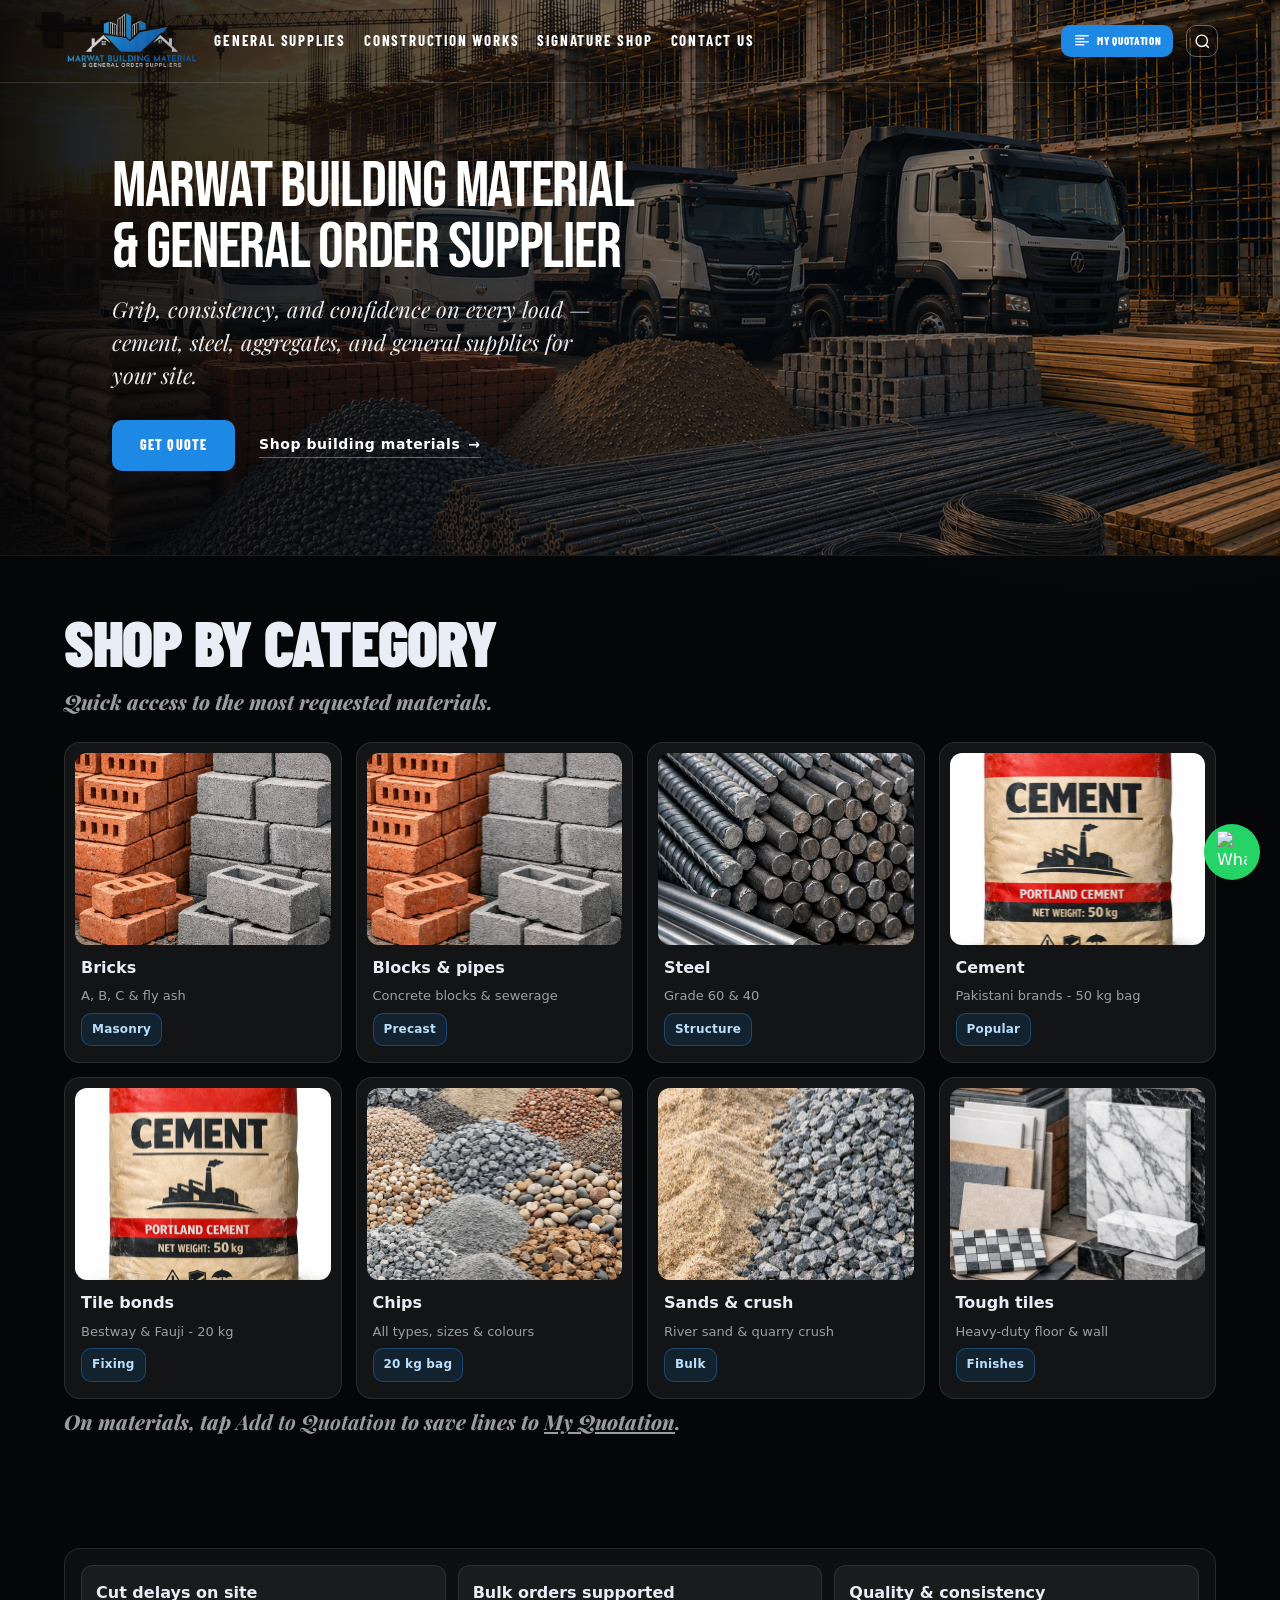
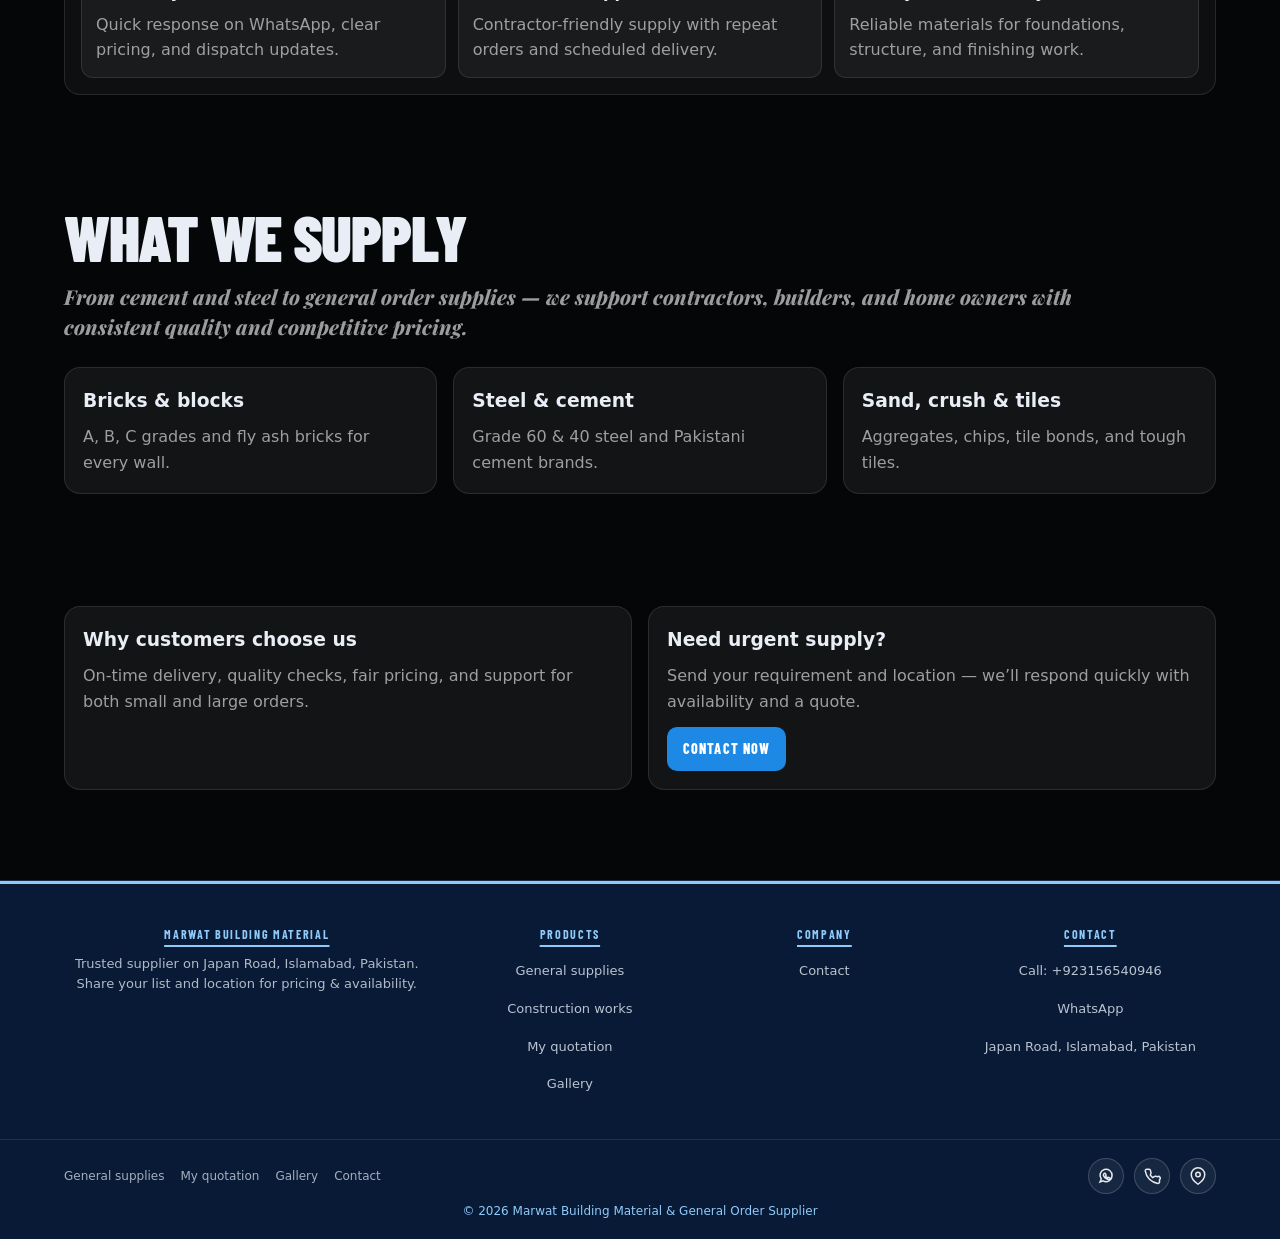
==== commit 5c175155: "Restructure site nav, catalog pages, and quotation flow. Rename products to general-supplies, add co" ====
--- a/index.html
+++ b/index.html
@@ -11,34 +11,10 @@
       href="https://fonts.googleapis.com/css2?family=Bebas+Neue&family=Barlow+Condensed:wght@600;700&family=Oswald:wght@600;700&family=Playfair+Display:ital@1&display=swap"
       rel="stylesheet"
     />
-    <link rel="stylesheet" href="style.css?v=20260509-bg" />
+    <link rel="stylesheet" href="style.css?v=20260517-headings" />
   </head>
   <body>
     <header class="site-header" id="site-header">
-      <div class="header-shell header-shell--utility"><div class="header-utility">
-        <div class="container utility-inner">
-          <div class="utility-left">
-            <a
-              class="utility-loc-link"
-              href="https://www.google.com/maps/place/Marwat+building+material+%26+general+order+supplier/@33.5635036,73.2012573,19.25z/data=!4m12!1m5!8m4!1e2!2s114058338687625921059!3m1!1e1!3m5!1s0x38dfef00700e4f53:0xb1408a5cb39e65b5!8m2!3d33.5636532!4d73.2016482!16s%2Fg%2F11xyf0swt1?entry=ttu&amp;g_ep=EgoyMDI2MDQyOS4wIKXMDSoASAFQAw%3D%3D"
-              target="_blank"
-              rel="noopener noreferrer"
-              aria-label="Open location in Google Maps"
-            >
-              <span class="utility-loc-ico" aria-hidden="true">
-                <svg width="14" height="14" viewBox="0 0 24 24" fill="none" stroke="currentColor" stroke-width="2">
-                  <path d="M21 10c0 7-9 13-9 13s-9-6-9-13a9 9 0 0 1 18 0z" />
-                  <circle cx="12" cy="10" r="3" />
-                </svg>
-              </span>
-              <span class="utility-loc-text">Islamabad, Rawalpindi</span>
-            </a>
-          </div>
-          <div class="utility-links">
-            <a href="contact.html">Contact us</a>
-          </div>
-        </div>
-      </div></div>
 
       <div class="header-shell header-shell--main"><div class="header-main">
         <div class="container header-main-inner">
@@ -49,12 +25,11 @@
               </svg>
             </summary>
             <nav class="nav-burger-panel" aria-label="Mobile navigation">
-              <a href="products.html">Materials</a>
-              <a href="cart.html">Cart</a>
-              <a href="services.html">Services</a>
+              <a href="general-supplies.html">General supplies</a>
+            <a href="construction-works.html">Construction works</a>
               <a href="gallery.html">Signature shop</a>
-              <a href="about.html">Resources</a>
-              <a href="get-quote.html" class="btn-nav-cta btn-nav-cta--block">Get quote</a>
+              <a href="contact.html">Contact us</a>
+              <a href="get-quote.html" class="btn-nav-cta btn-nav-cta--block">My Quotation</a>
             </nav>
           </details>
 
@@ -66,10 +41,10 @@
           </div>
 
           <nav class="nav-main" aria-label="Primary navigation">
-            <a href="products.html">Materials</a>
-            <a href="services.html">Services</a>
+            <a href="general-supplies.html">General supplies</a>
+            <a href="construction-works.html">Construction works</a>
             <a href="gallery.html">Signature shop</a>
-            <a href="about.html">Resources</a>
+            <a href="contact.html">Contact us</a>
           </nav>
 
           <div class="header-main-actions">
@@ -79,7 +54,7 @@
                   <path d="M3 4h18v2H3V4zm0 4h12v2H3V8zm0 4h18v2H3v-2zm0 4h12v2H3v-2z" />
                 </svg>
               </span>
-              Get quote
+              My Quotation
             </a>
             <div class="header-search-group" data-header-search>
               <div class="header-search-pop" id="site-header-search-pop" hidden>
@@ -112,23 +87,10 @@
                 </svg>
               </button>
             </div>
-            <a href="contact.html" class="nav-icon-btn" aria-label="Contact">
-              <svg width="22" height="22" viewBox="0 0 24 24" fill="none" stroke="currentColor" stroke-width="2" aria-hidden="true">
-                <path d="M20 21v-2a4 4 0 0 0-4-4H8a4 4 0 0 0-4 4v2" />
-                <circle cx="12" cy="7" r="4" />
-              </svg>
-            </a>
-            <a href="cart.html" class="nav-icon-btn" aria-label="Shopping cart">
-              <svg width="22" height="22" viewBox="0 0 24 24" fill="none" stroke="currentColor" stroke-width="2" aria-hidden="true">
-                <circle cx="9" cy="21" r="1" />
-                <circle cx="20" cy="21" r="1" />
-                <path d="M1 1h4l2.68 13.39a2 2 0 0 0 2 1.61h9.72a2 2 0 0 0 2-1.61L23 6H6" />
-              </svg>
-            </a>
           </div>
         </div>
       </div></div>
-      <a href="products.html" class="header-promo-strip">
+      <a href="general-supplies.html" class="header-promo-strip">
         <span class="header-promo-strip__inner">
           <svg class="header-promo-strip__ico" width="20" height="20" viewBox="0 0 24 24" fill="none" stroke="currentColor" stroke-width="2" aria-hidden="true">
             <rect x="3" y="3" width="7" height="7" rx="1" />
@@ -155,7 +117,7 @@
         </p>
         <div class="hero-showroom__cta">
           <a href="get-quote.html" class="btn-hero-cta">Get quote</a>
-          <a href="products.html" class="hero-showroom__link">Shop building materials <span aria-hidden="true">→</span></a>
+          <a href="general-supplies.html" class="hero-showroom__link">Shop building materials <span aria-hidden="true">→</span></a>
         </div>
       </div>
     </section>
@@ -166,57 +128,73 @@
         <p class="section-subtitle">Quick access to the most requested materials.</p>
 
         <div class="tiles">
-          <a class="tile" href="products.html#cement">
+          <a class="tile" href="general-supplies.html#bricks">
+            <div class="tile__thumb" aria-hidden="true">
+              <img src="images/bricks and blocks.jpeg" alt="" width="480" height="300" loading="lazy" />
+            </div>
+            <strong>Bricks</strong>
+            <span>A, B, C &amp; fly ash</span>
+            <span class="tag">Masonry</span>
+          </a>
+          <a class="tile" href="general-supplies.html#concrete-blocks-pipes">
+            <div class="tile__thumb" aria-hidden="true">
+              <img src="images/bricks and blocks.jpeg" alt="" width="480" height="300" loading="lazy" />
+            </div>
+            <strong>Blocks &amp; pipes</strong>
+            <span>Concrete blocks &amp; sewerage</span>
+            <span class="tag">Precast</span>
+          </a>
+          <a class="tile" href="general-supplies.html#steel">
+            <div class="tile__thumb" aria-hidden="true">
+              <img src="images/steel and iron.jpeg" alt="" width="480" height="300" loading="lazy" />
+            </div>
+            <strong>Steel</strong>
+            <span>Grade 60 &amp; 40</span>
+            <span class="tag">Structure</span>
+          </a>
+          <a class="tile" href="general-supplies.html#cement">
             <div class="tile__thumb" aria-hidden="true">
               <img src="images/cement.jpeg" alt="" width="480" height="300" loading="lazy" />
             </div>
             <strong>Cement</strong>
-            <span>Multiple brands • Bulk support</span>
+            <span>Pakistani brands - 50 kg bag</span>
             <span class="tag">Popular</span>
           </a>
-          <a class="tile" href="products.html#steel">
-            <div class="tile__thumb" aria-hidden="true">
-              <img src="images/steel and iron.jpeg" alt="" width="480" height="300" loading="lazy" />
-            </div>
-            <strong>Steel & Iron</strong>
-            <span>Rods, bars, and structural items</span>
-            <span class="tag">Fast dispatch</span>
-          </a>
-          <a class="tile" href="products.html#sand">
+          <a class="tile" href="general-supplies.html#tile-bonds">
+            <div class="tile__thumb" aria-hidden="true">
+              <img src="images/cement.jpeg" alt="" width="480" height="300" loading="lazy" />
+            </div>
+            <strong>Tile bonds</strong>
+            <span>Bestway &amp; Fauji - 20 kg</span>
+            <span class="tag">Fixing</span>
+          </a>
+          <a class="tile" href="general-supplies.html#chips">
+            <div class="tile__thumb" aria-hidden="true">
+              <img src="images/gravel and aggregate.png" alt="" width="480" height="300" loading="lazy" />
+            </div>
+            <strong>Chips</strong>
+            <span>All types, sizes &amp; colours</span>
+            <span class="tag">20 kg bag</span>
+          </a>
+          <a class="tile" href="general-supplies.html#sand-crush">
             <div class="tile__thumb" aria-hidden="true">
               <img src="images/sand and crush.jpeg" alt="" width="480" height="300" loading="lazy" />
             </div>
-            <strong>Sand & Crush</strong>
-            <span>Aggregates for concrete & plaster</span>
-            <span class="tag">Premium</span>
-          </a>
-          <a class="tile" href="products.html#gravel">
-            <div class="tile__thumb" aria-hidden="true">
-              <img src="images/gravel and aggregate.png" alt="" width="480" height="300" loading="lazy" />
-            </div>
-            <strong>Gravel &amp; aggregate</strong>
-            <span>Screened gravel, ballast &amp; drainage</span>
+            <strong>Sands &amp; crush</strong>
+            <span>River sand &amp; quarry crush</span>
             <span class="tag">Bulk</span>
           </a>
-          <a class="tile" href="products.html#bricks">
-            <div class="tile__thumb" aria-hidden="true">
-              <img src="images/bricks and blocks.jpeg" alt="" width="480" height="300" loading="lazy" />
-            </div>
-            <strong>Bricks & Blocks</strong>
-            <span>Masonry essentials for your site</span>
-            <span class="tag">In demand</span>
-          </a>
-          <a class="tile" href="products.html#tiles-marbles">
+          <a class="tile" href="general-supplies.html#tough-tiles">
             <div class="tile__thumb" aria-hidden="true">
               <img src="images/tiles and marbels.jpeg" alt="" width="480" height="300" loading="lazy" />
             </div>
-            <strong>Tiles &amp; Marbles</strong>
-            <span>Flooring, façades &amp; feature finishes</span>
+            <strong>Tough tiles</strong>
+            <span>Heavy-duty floor &amp; wall</span>
             <span class="tag">Finishes</span>
           </a>
         </div>
         <p class="section-subtitle muted" style="margin-bottom: 0; margin-top: 8px">
-          On materials, tap <strong>Add to Quotation</strong> to save lines to your <a href="cart.html">shopping list</a>.
+          On materials, tap <strong>Add to Quotation</strong> to save lines to <a href="get-quote.html">My Quotation</a>.
         </p>
       </div>
     </section>
@@ -252,16 +230,16 @@
 
         <div class="grid">
           <div class="card col-4">
-            <h3>Cement & Concrete</h3>
-            <p>Multiple brands, fast dispatch, and bulk availability.</p>
+            <h3>Bricks &amp; blocks</h3>
+            <p>A, B, C grades and fly ash bricks for every wall.</p>
           </div>
           <div class="card col-4">
-            <h3>Steel & Iron</h3>
-            <p>Rods, bars, and structural materials you can trust.</p>
+            <h3>Steel &amp; cement</h3>
+            <p>Grade 60 &amp; 40 steel and Pakistani cement brands.</p>
           </div>
           <div class="card col-4">
-            <h3>Sand, Crush & Bricks</h3>
-            <p>Premium aggregates and masonry essentials for your site.</p>
+            <h3>Sand, crush &amp; tiles</h3>
+            <p>Aggregates, chips, tile bonds, and tough tiles.</p>
           </div>
         </div>
       </div>
@@ -302,16 +280,14 @@
 
           <div>
             <h4>Products</h4>
-            <a href="products.html#building">Building materials</a>
-            <a href="products.html#general">General supplies</a>
-            <a href="cart.html">Shopping cart</a>
+            <a href="general-supplies.html#general">General supplies</a>
+            <a href="construction-works.html">Construction works</a>
+            <a href="get-quote.html">My quotation</a>
             <a href="gallery.html">Gallery</a>
           </div>
 
           <div>
             <h4>Company</h4>
-            <a href="about.html">About</a>
-            <a href="services.html">Services</a>
             <a href="contact.html">Contact</a>
           </div>
 
@@ -331,9 +307,8 @@
       <div class="footer-bottom">
         <div class="container footer-bottom__row">
           <ul class="footer-mini-links" aria-label="Footer links">
-            <li><a href="products.html">Materials</a></li>
-            <li><a href="cart.html">Cart</a></li>
-            <li><a href="services.html">Services</a></li>
+            <li><a href="general-supplies.html">General supplies</a></li>
+            <li><a href="get-quote.html">My quotation</a></li>
             <li><a href="gallery.html">Gallery</a></li>
             <li><a href="contact.html">Contact</a></li>
           </ul>
--- a/style.css
+++ b/style.css
@@ -29,18 +29,18 @@
     --cta-fg: #ffffff;
     /* Rounded rectangle for buttons (not pills) */
     --btn-radius: 10px;
-    /* Shared horizontal inset so utility strip + main header line up */
+    /* Shared horizontal inset for main header */
     --header-inline-pad: clamp(18px, 3vw, 36px);
     /* Header typography (condensed sans, Goodyear-like) */
     --header-condensed: "Barlow Condensed", "Oswald", ui-sans-serif, system-ui, -apple-system, "Segoe UI", Roboto, Arial, sans-serif;
     /* Fixed header — space for first content below overlay */
-    --site-header-offset: clamp(108px, 18vh, 124px);
+    --site-header-offset: clamp(84px, 15vh, 100px);
     --fab-size: clamp(48px, 13vw, 56px);
     --fab-inset: clamp(14px, 4vw, 20px);
 }
 @media (max-width: 980px){
     :root{
-        --site-header-offset: clamp(132px, 26vh, 172px);
+        --site-header-offset: clamp(108px, 21vh, 148px);
     }
 }
 
@@ -129,7 +129,7 @@
 
 /* On the white background, keep section headings readable */
 body.page--scrolled .section-title,
-body.page--scrolled .page-top-heading{
+body.page--scrolled .page-intro .section-title{
     color: rgba(15, 23, 42, 0.96);
 }
 body.page--scrolled .site-footer{
@@ -211,84 +211,12 @@
     width: 100%;
 }
 
-.header-utility{
-    /* Default: glass strip (Goodyear-style transparent bar) */
-    background: rgba(0, 0, 0, 0.22);
-    backdrop-filter: saturate(150%) blur(12px);
-    -webkit-backdrop-filter: saturate(150%) blur(12px);
-    border-bottom: 1px solid rgba(255, 255, 255, 0.12);
-    transition:
-        background 0.28s ease,
-        border-color 0.28s ease,
-        backdrop-filter 0.28s ease,
-        -webkit-backdrop-filter 0.28s ease;
-}
-.header-utility .utility-inner{
-    display: flex;
-    align-items: center;
-    justify-content: space-between;
-    gap: 12px;
-    /* ~30% shorter top strip */
-    padding: 6px var(--header-inline-pad);
-    font-family: var(--header-condensed);
-    font-size: 11px;
-    color: rgba(255,255,255,0.82);
-}
-.utility-left{
-    display: flex;
-    align-items: center;
-    gap: 10px;
-    flex-wrap: wrap;
-}
-.utility-loc-ico{
-    display: inline-flex;
-    color: rgba(255,255,255,0.65);
-}
-.utility-loc-text{ letter-spacing: 0.02em; }
-.utility-loc-link{
-    display: inline-flex;
-    align-items: center;
-    gap: 10px;
-    flex-wrap: wrap;
-    color: inherit;
-    text-decoration: none;
-}
-.utility-loc-link:hover{
-    color: #fff;
-    text-decoration: underline;
-}
-
-.utility-links{
-    display: flex;
-    align-items: center;
-    gap: 6px 18px;
-    flex-wrap: wrap;
-    justify-content: flex-end;
-}
-.utility-links a{
-    text-decoration: none;
-    color: rgba(255,255,255,0.88);
-    font-family: var(--header-condensed);
-    font-weight: 700;
-    font-size: inherit;
-    letter-spacing: 0.06em;
-    text-transform: uppercase;
-}
-.utility-links a:hover{ color: #fff; text-decoration: underline; }
-
 .header-main{
     background: transparent;
     transition: background 0.28s ease;
 }
 
-/* Opaque bars while pointer (or keyboard focus) is on the header — not when scrolled */
-.site-header:not(.site-header--scrolled):hover .header-utility,
-.site-header:not(.site-header--scrolled):focus-within .header-utility{
-    background: var(--gy-utility);
-    border-bottom-color: rgba(255, 255, 255, 0.1);
-    backdrop-filter: none;
-    -webkit-backdrop-filter: none;
-}
+/* Opaque bar while pointer (or keyboard focus) is on the header — not when scrolled */
 .site-header:not(.site-header--scrolled):hover .header-main,
 .site-header:not(.site-header--scrolled):focus-within .header-main{
     background: var(--gy-navy-mid);
@@ -299,10 +227,8 @@
     align-items: center;
     justify-content: flex-start;
     gap: 10px;
-    /* ~15% shorter than previous compact header */
-    padding: 7px var(--header-inline-pad);
-    /* Keep nav sizing the same; don't upscale header row */
-    min-height: 41px;
+    padding: 9px var(--header-inline-pad);
+    min-height: 48px;
 }
 
 /* Make header feel full-width like reference */
@@ -328,16 +254,14 @@
     text-decoration: none;
     flex-shrink: 1;
     min-width: 0;
-    max-width: min(300px, 36vw);
+    max-width: min(330px, 38vw);
 }
 .brand-gy__logo{
     display: block;
-    /* Keep logo prominent but Goodyear-like compact */
     width: auto;
-    max-width: min(311px, 31.5vw);
+    max-width: min(345px, 34vw);
     height: auto;
-    /* keep within reduced header height */
-    max-height: 56px;
+    max-height: 64px;
     object-fit: contain;
     filter: drop-shadow(0 2px 10px rgba(0,0,0,0.55));
 }
@@ -374,12 +298,12 @@
     text-decoration: none;
     color: #fff;
     font-family: var(--header-condensed);
-    font-size: 15px;
+    font-size: 16px;
     font-weight: 700;
     letter-spacing: 0.12em;
     text-transform: uppercase;
     white-space: nowrap;
-    padding: 8px 0;
+    padding: 9px 0;
     border-bottom: 2px solid transparent;
 }
 .nav-main a:hover{
@@ -399,7 +323,7 @@
 }
 .site-header:not(.site-header--scrolled) .nav-main a{
     font-weight: 700;
-    font-size: 14px;
+    font-size: 15px;
     color: #ffffff;
     text-shadow: none;
 }
@@ -423,12 +347,11 @@
     color: var(--cta-fg);
     font-family: var(--header-condensed);
     font-weight: 800;
-    font-size: 10px;
+    font-size: 11px;
     letter-spacing: 0.06em;
     text-transform: uppercase;
     text-decoration: none;
-    /* Tighter than before so label + icon can read larger without growing the chip */
-    padding: 6px 10px;
+    padding: 7px 12px;
     border-radius: var(--btn-radius);
     border: none;
     transition: background 0.2s ease, transform 0.15s ease;
@@ -442,16 +365,16 @@
     opacity: 0.9;
 }
 .btn-nav-cta__ico svg{
-    width: 16px;
-    height: 16px;
+    width: 18px;
+    height: 18px;
 }
 
 .nav-icon-btn{
     display: inline-flex;
     align-items: center;
     justify-content: center;
-    width: 29px;
-    height: 29px;
+    width: 32px;
+    height: 32px;
     border-radius: var(--btn-radius);
     border: 1px solid rgba(255,255,255,0.35);
     color: #fff;
@@ -459,8 +382,8 @@
     transition: background 0.2s ease, border-color 0.2s ease;
 }
 .nav-icon-btn svg{
-    width: 15px;
-    height: 15px;
+    width: 17px;
+    height: 17px;
 }
 .nav-icon-btn:hover{
     background: rgba(255,255,255,0.08);
@@ -586,8 +509,8 @@
     display: inline-flex;
     align-items: center;
     justify-content: center;
-    width: 44px;
-    height: 44px;
+    width: 48px;
+    height: 48px;
     border-radius: var(--btn-radius);
     border: 1px solid rgba(255,255,255,0.35);
     color: #fff;
@@ -628,15 +551,6 @@
     border-bottom-color: rgba(15, 23, 42, 0.08);
     box-shadow: 0 4px 20px rgba(0, 0, 0, 0.08);
 }
-.site-header.site-header--scrolled .header-utility{
-    display: none;
-}
-.site-header.site-header--scrolled .utility-links a{
-    color: rgba(15, 23, 42, 0.78);
-}
-.site-header.site-header--scrolled .utility-links a:hover{
-    color: #0f172a;
-}
 .site-header.site-header--scrolled .header-main{
     background: #ffffff;
 }
@@ -655,7 +569,7 @@
     text-shadow: none;
     font-family: var(--header-condensed);
     font-weight: 700;
-    font-size: 14px;
+    font-size: 15px;
 }
 .site-header.site-header--scrolled .nav-main a:hover{
     border-bottom-color: var(--logo-blue);
@@ -733,37 +647,34 @@
         border-top: none;
     }
     .nav-main a{
-        font-size: 12px;
+        font-size: 13px;
         letter-spacing: 0.06em;
         flex-shrink: 0;
-        padding: 6px 0;
+        padding: 7px 0;
     }
     .brand-gy{
-        max-width: min(220px, 28vw);
+        max-width: min(245px, 30vw);
     }
     .brand-gy__logo{
-        max-height: 48px;
+        max-height: 54px;
     }
     .brand-gy__word{
         font-size: clamp(11px, 1.5vw, 15px);
-    }
-    .header-main-actions a.nav-icon-btn:last-of-type{
-        display: none;
     }
 }
 /* ≤960px portrait: one header row; primary links only in burger panel */
 @media (max-width: 960px) and (orientation: portrait){
     :root{
-        --site-header-offset: clamp(132px, 28vh, 178px);
+        --site-header-offset: clamp(108px, 23vh, 152px);
     }
     .header-main-inner{
         display: grid;
-        grid-template-columns: 44px 1fr auto;
+        grid-template-columns: 48px 1fr auto;
         grid-template-areas: "burger brand actions";
         align-items: center;
         column-gap: 10px;
         row-gap: 0;
-        min-height: 44px;
+        min-height: 50px;
         border-top: none;
         position: relative;
         z-index: 2;
@@ -800,7 +711,7 @@
 /* ≤960px landscape: burger + logo (left group) + inline nav + actions */
 @media (max-width: 960px) and (orientation: landscape){
     :root{
-        --site-header-offset: clamp(140px, 22vh, 168px);
+        --site-header-offset: clamp(116px, 19vh, 142px);
     }
     .header-main-inner{
         display: flex;
@@ -808,7 +719,7 @@
         flex-wrap: nowrap;
         align-items: center;
         gap: 8px 10px;
-        min-height: 44px;
+        min-height: 50px;
         border-top: none;
         position: relative;
         z-index: 2;
@@ -877,34 +788,6 @@
         width: min(200px, 62vw);
     }
 }
-@media (max-width: 980px){
-    /* Keep location + Contact on one row (stacking looked broken in mobile landscape) */
-    .header-utility .utility-inner{
-        flex-direction: row;
-        align-items: center;
-        justify-content: space-between;
-        gap: 10px 14px;
-    }
-    .utility-left{
-        flex: 1 1 auto;
-        min-width: 0;
-        flex-wrap: nowrap;
-    }
-    .utility-links{
-        justify-content: flex-end;
-        flex-shrink: 0;
-    }
-}
-@media (max-width: 380px){
-    .header-utility .utility-inner{
-        flex-wrap: wrap;
-    }
-    .utility-links{
-        width: 100%;
-        justify-content: flex-start;
-    }
-}
-
 /* Legacy inner-page blocks (no longer in header) */
 .brand strong{ font-size: clamp(20px, 2.2vw, 28px); }
 
@@ -1501,22 +1384,22 @@
     /* Clear fixed header + ~½in visible space before first card */
     padding-top: calc(var(--site-header-offset) + 0.5in);
 }
-/* Shared page title below header (materials + inner pages) */
-.page-top-heading{
-    margin: 0 0 22px;
-    font-family: var(--header-condensed);
-    font-size: clamp(26px, 3.6vw, 36px);
-    font-weight: 700;
-    letter-spacing: 0.06em;
-    text-transform: uppercase;
+/* Primary page title + tagline (catalog + inner pages) */
+.page-intro{
+    text-align: center;
+    margin: 0 0 32px;
+}
+.page-intro .section-title{
+    margin-bottom: 14px;
     color: rgba(248, 250, 252, 0.98);
-    line-height: 1.15;
-}
-.page-after-header .page-top-heading{
-    margin-bottom: 12px;
-}
-.page-after-header .page-top-heading + .section-subtitle{
-    margin-top: 0;
+}
+.page-intro .section-subtitle{
+    margin-left: auto;
+    margin-right: auto;
+    margin-bottom: 0;
+}
+.page-materials .material-panel h3{
+    text-align: center;
 }
 .materials-page-lead{
     margin: 0 0 28px;
@@ -1955,17 +1838,8 @@
         display: flex;
     }
 
-    /* Same glass → solid-on-hover as desktop (see .site-header:not(.site-header--scrolled):hover rules) */
-
-    .header-utility .utility-inner{
-        flex-direction: row;
-        align-items: center;
-        justify-content: space-between;
-        padding: 8px var(--header-inline-pad);
-        font-size: 11px;
-    }
     .header-main-inner{
-        padding: 7px var(--header-inline-pad);
+        padding: 9px var(--header-inline-pad);
     }
     .nav-burger-summary{
         touch-action: manipulation;
@@ -1995,13 +1869,9 @@
     .header-main-actions .btn-nav-cta{
         display: none;
     }
-    /* Match reference: search + cart only */
-    .header-main-actions .nav-icon-btn[aria-label="Contact"]{
-        display: none;
-    }
     .nav-icon-btn{
-        width: 28px;
-        height: 28px;
+        width: 30px;
+        height: 30px;
     }
 
     /* Home hero: left stack, full-width CTA bar, stronger overlay */
@@ -2064,11 +1934,11 @@
 /* Promo strip only shows ≤720px — a bit more header offset */
 @media (max-width: 720px) and (orientation: portrait){
     :root{
-        --site-header-offset: clamp(164px, 36vh, 210px);
+        --site-header-offset: clamp(140px, 31vh, 186px);
     }
 }
 @media (max-width: 720px) and (orientation: landscape){
     :root{
-        --site-header-offset: clamp(154px, 28vh, 196px);
+        --site-header-offset: clamp(130px, 25vh, 172px);
     }
 }
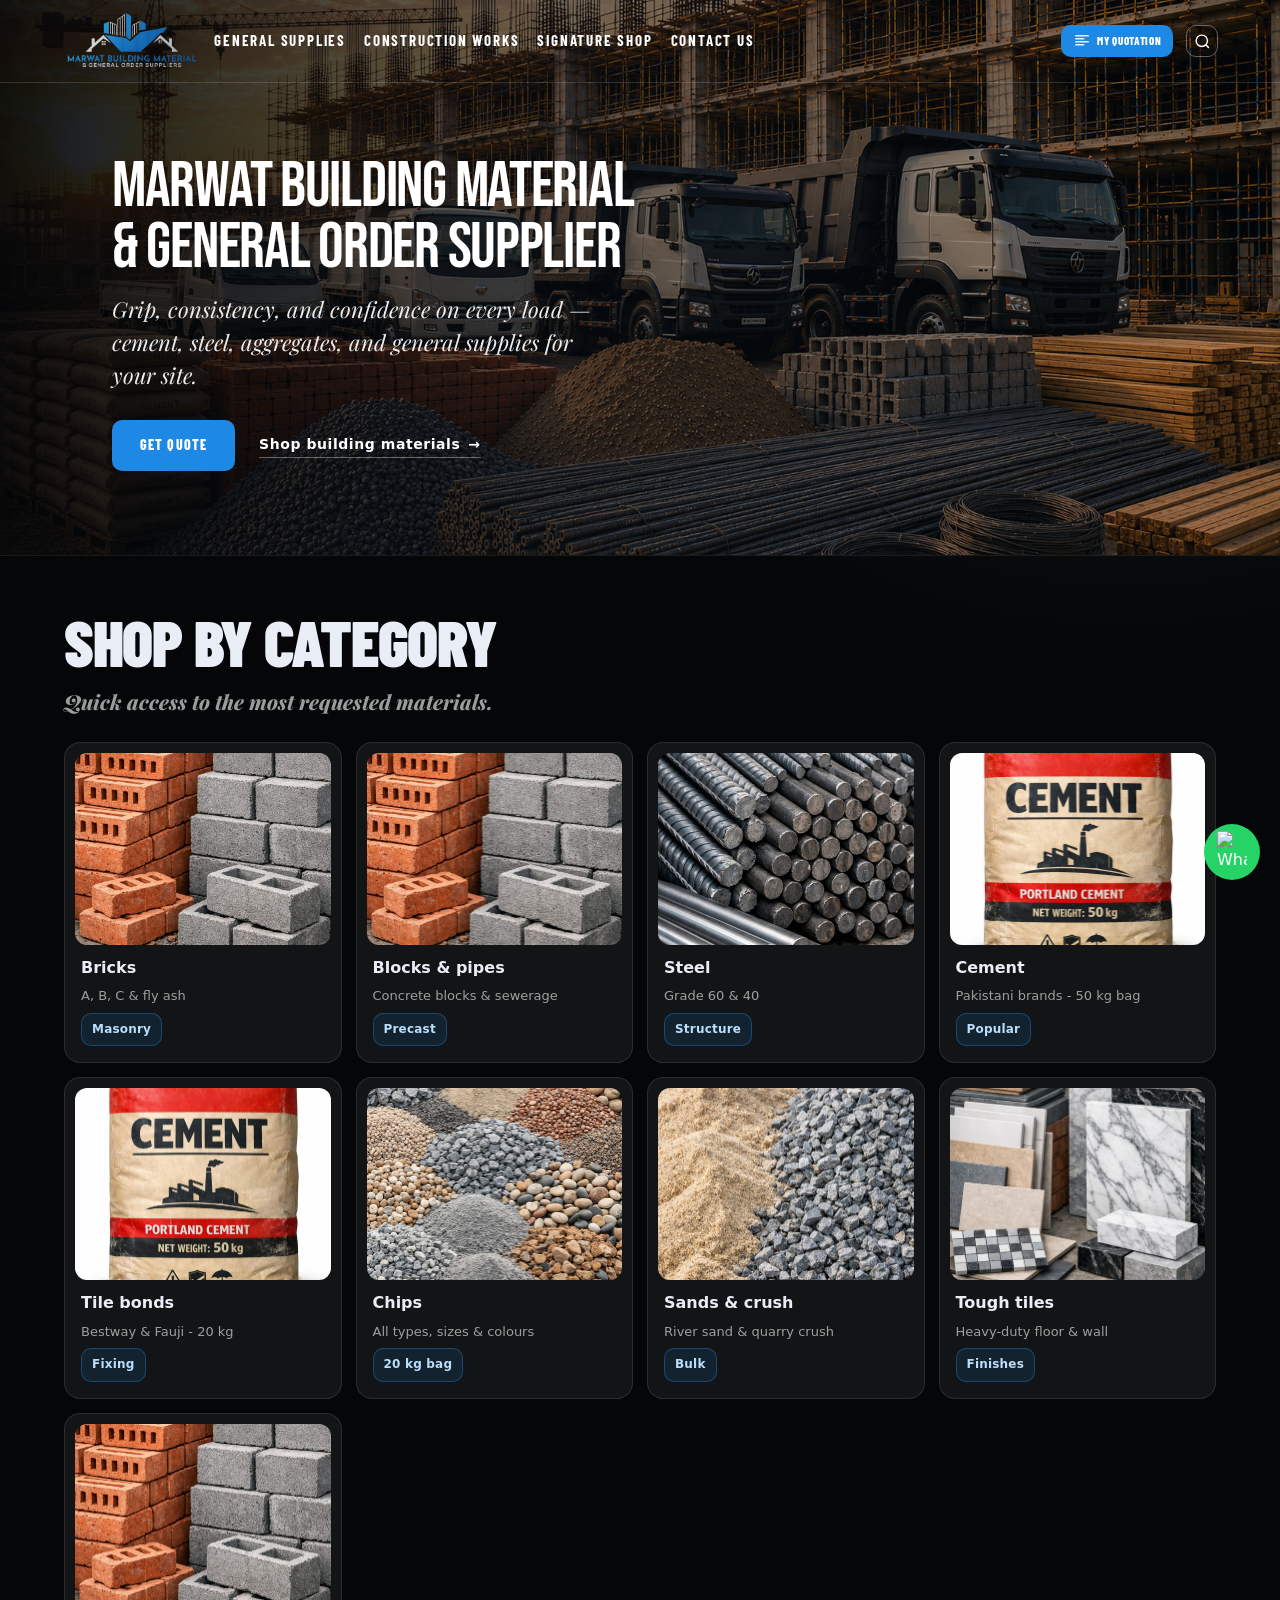
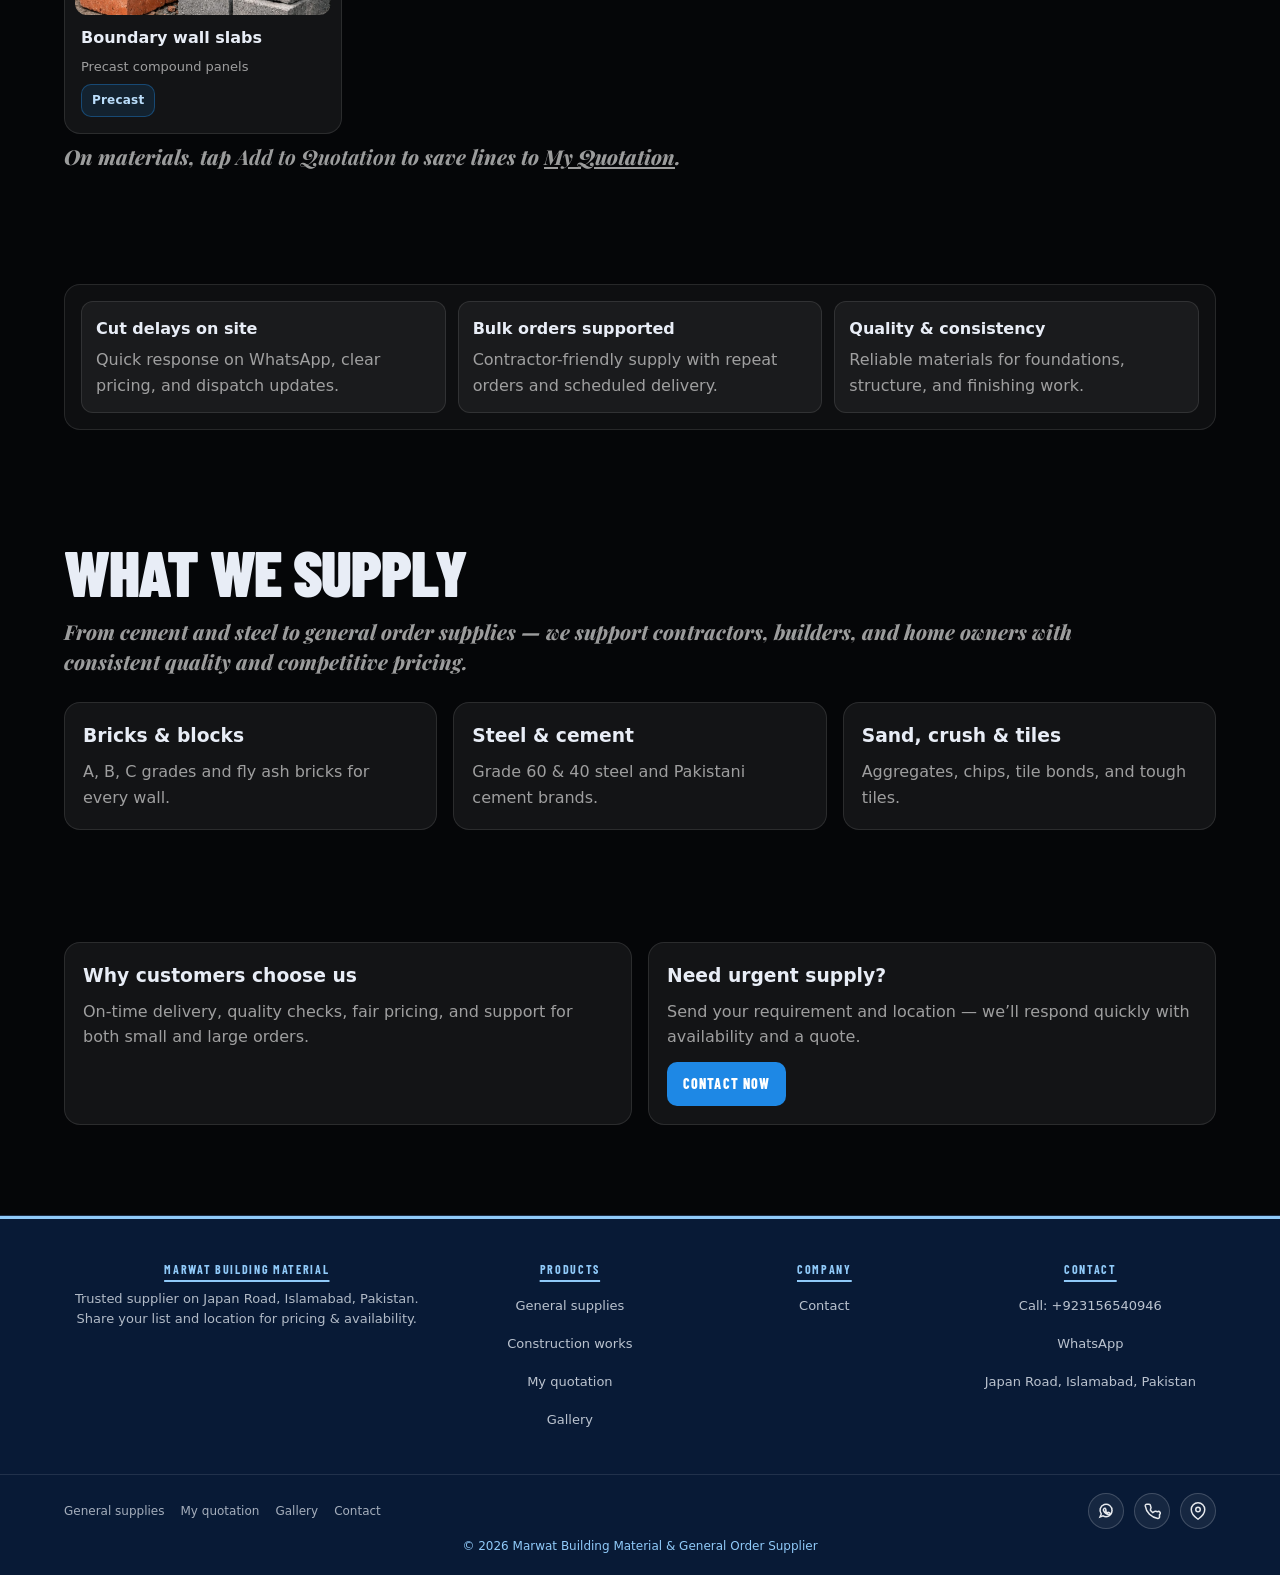
==== commit b6774637: "Add boundary wall slabs, split construction works, and enlarge category headings. Residential and co" ====
--- a/index.html
+++ b/index.html
@@ -11,7 +11,7 @@
       href="https://fonts.googleapis.com/css2?family=Bebas+Neue&family=Barlow+Condensed:wght@600;700&family=Oswald:wght@600;700&family=Playfair+Display:ital@1&display=swap"
       rel="stylesheet"
     />
-    <link rel="stylesheet" href="style.css?v=20260517-headings" />
+    <link rel="stylesheet" href="style.css?v=20260517-panel-h3" />
   </head>
   <body>
     <header class="site-header" id="site-header">
@@ -192,6 +192,14 @@
             <span>Heavy-duty floor &amp; wall</span>
             <span class="tag">Finishes</span>
           </a>
+          <a class="tile" href="general-supplies.html#boundary-wall-slabs">
+            <div class="tile__thumb" aria-hidden="true">
+              <img src="images/bricks and blocks.jpeg" alt="" width="480" height="300" loading="lazy" />
+            </div>
+            <strong>Boundary wall slabs</strong>
+            <span>Precast compound panels</span>
+            <span class="tag">Precast</span>
+          </a>
         </div>
         <p class="section-subtitle muted" style="margin-bottom: 0; margin-top: 8px">
           On materials, tap <strong>Add to Quotation</strong> to save lines to <a href="get-quote.html">My Quotation</a>.
--- a/style.css
+++ b/style.css
@@ -1416,8 +1416,11 @@
     padding: 20px;
 }
 .material-panel h3{
-    margin: 0 0 16px;
-    font-size: 18px;
+    margin: 0 0 20px;
+    font-family: var(--header-condensed);
+    font-size: 36px;
+    font-weight: 700;
+    line-height: 1.1;
     letter-spacing: 0.04em;
     text-transform: uppercase;
     color: rgba(232,237,246,0.95);
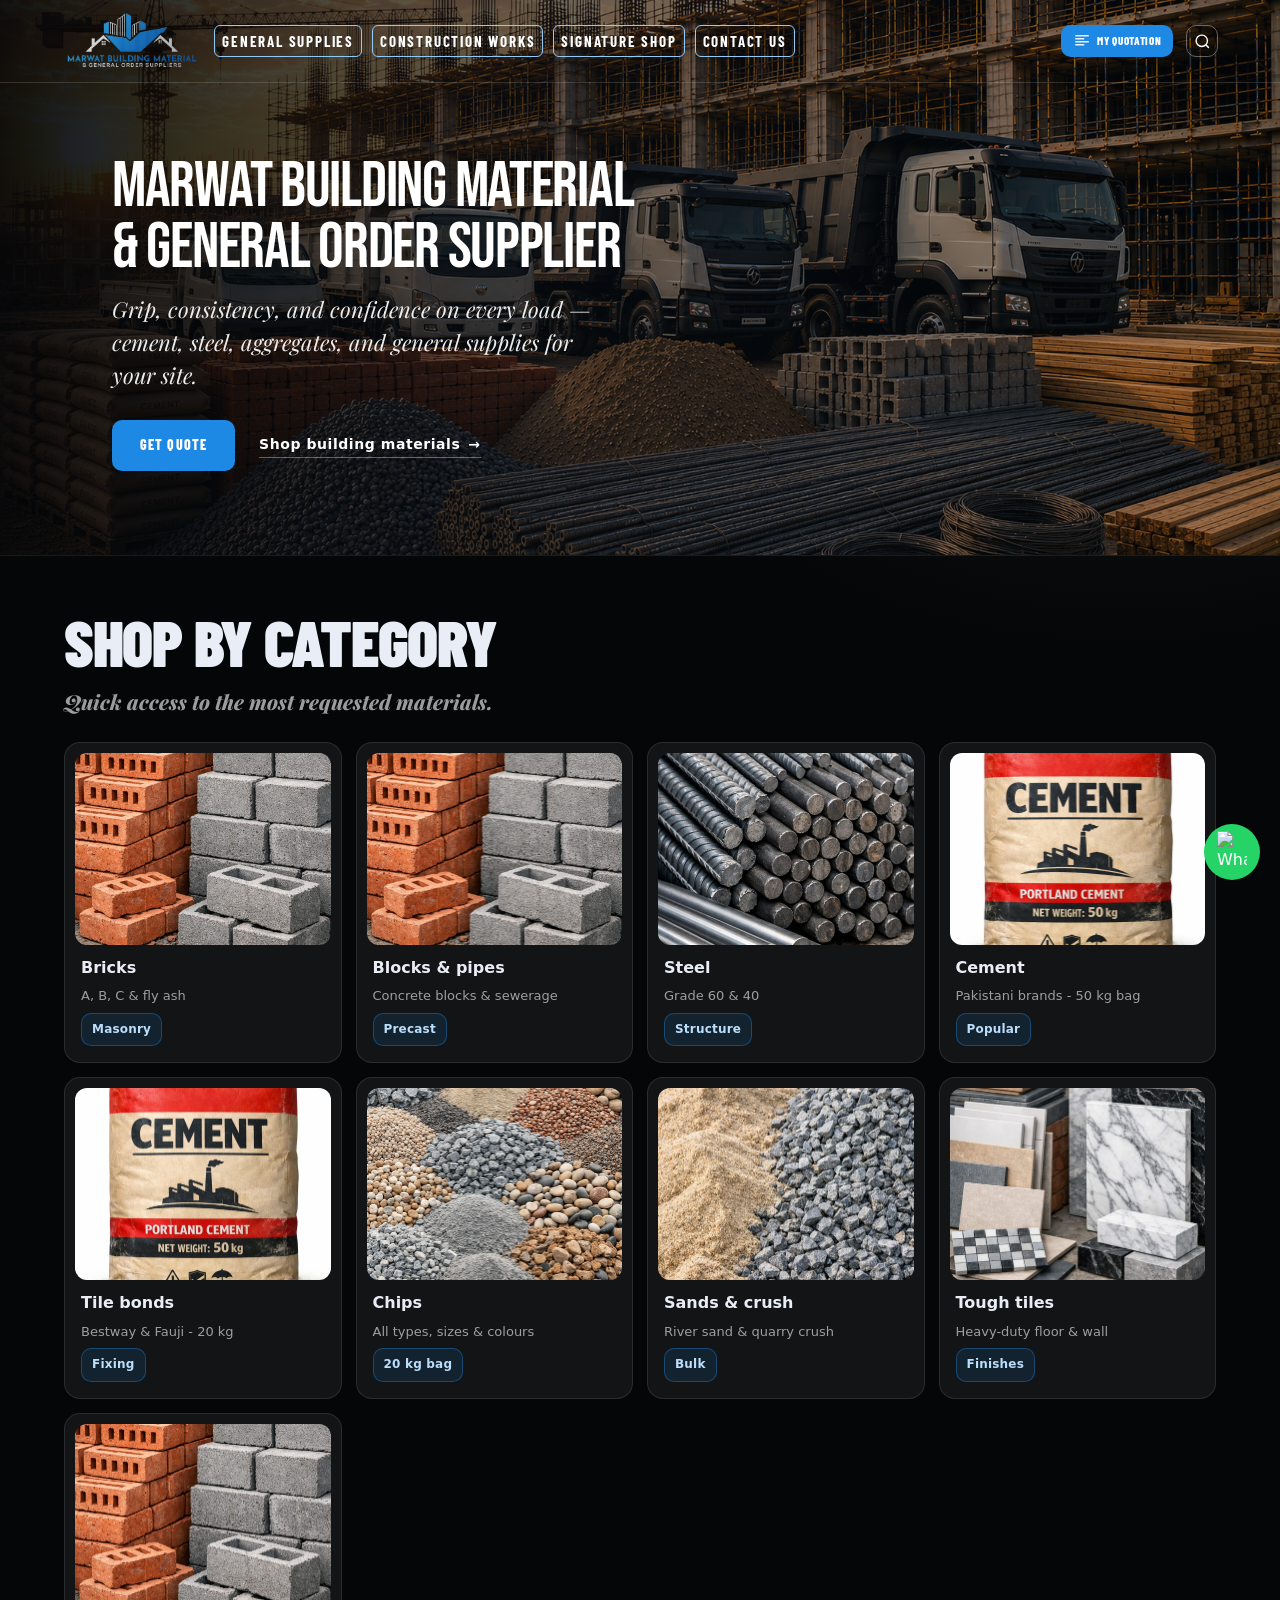
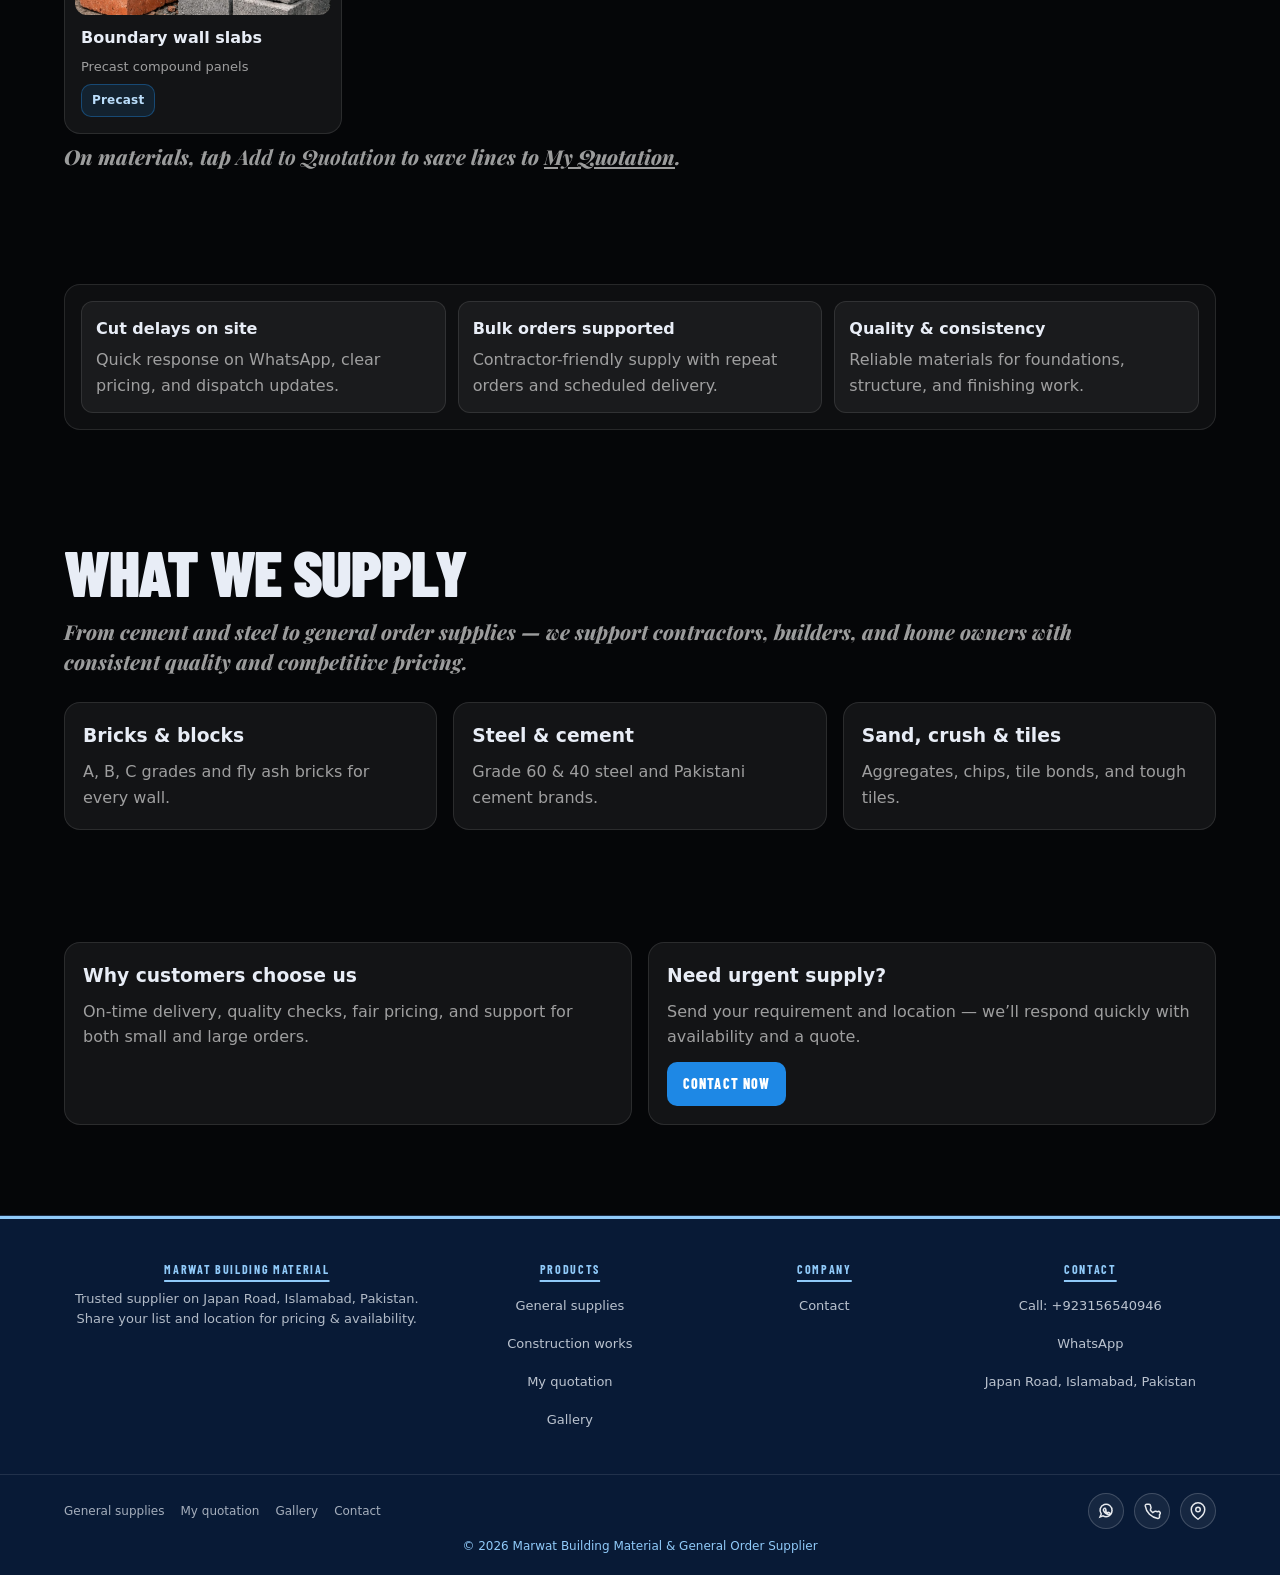
==== commit f9a9f5e6: "Style nav links and category headings with light blue accents. Panel titles use brand light blue; ma" ====
--- a/index.html
+++ b/index.html
@@ -11,7 +11,7 @@
       href="https://fonts.googleapis.com/css2?family=Bebas+Neue&family=Barlow+Condensed:wght@600;700&family=Oswald:wght@600;700&family=Playfair+Display:ital@1&display=swap"
       rel="stylesheet"
     />
-    <link rel="stylesheet" href="style.css?v=20260517-panel-h3" />
+    <link rel="stylesheet" href="style.css?v=20260517-nav-tight" />
   </head>
   <body>
     <header class="site-header" id="site-header">
--- a/style.css
+++ b/style.css
@@ -122,9 +122,11 @@
 body.page--scrolled .card h2,
 body.page--scrolled .card h3,
 body.page--scrolled .tile strong,
-body.page--scrolled .material-panel h3,
 body.page--scrolled .material-item__title{
     color: rgba(248, 250, 252, 0.98);
+}
+body.page--scrolled .material-panel h3{
+    color: var(--logo-blue-deep);
 }
 
 /* On the white background, keep section headings readable */
@@ -289,7 +291,7 @@
 .nav-main{
     display: flex;
     align-items: center;
-    gap: 8px 18px;
+    gap: 6px 10px;
     flex: 1 1 auto;
     justify-content: flex-start;
     min-width: 0;
@@ -303,11 +305,14 @@
     letter-spacing: 0.12em;
     text-transform: uppercase;
     white-space: nowrap;
-    padding: 9px 0;
-    border-bottom: 2px solid transparent;
+    padding: 3px 7px;
+    border: 1px solid var(--brand-2);
+    border-radius: 6px;
+    transition: border-color 0.2s ease, background 0.2s ease;
 }
 .nav-main a:hover{
-    border-bottom-color: var(--gy-yellow);
+    border-color: var(--logo-blue-hover);
+    background: rgba(30, 136, 229, 0.14);
 }
 
 /* Transparent bar: nav + tagline readable on photo / dark page backgrounds */
@@ -543,7 +548,16 @@
     padding: 12px 10px;
     border-radius: var(--btn-radius);
 }
-.nav-burger-panel a:hover{ background: rgba(255,255,255,0.08); }
+.nav-burger-panel a:not(.btn-nav-cta){
+    border: 1px solid var(--brand-2);
+    padding: 8px 8px;
+    border-radius: 6px;
+}
+.nav-burger-panel a:not(.btn-nav-cta):hover{
+    background: rgba(30, 136, 229, 0.14);
+    border-color: var(--logo-blue-hover);
+}
+.nav-burger-panel a.btn-nav-cta:hover{ background: var(--gy-yellow-hover); }
 
 /* Solid header after scroll — same as previous home “scrolled” look */
 .site-header.site-header--scrolled{
@@ -571,8 +585,12 @@
     font-weight: 700;
     font-size: 15px;
 }
+.site-header.site-header--scrolled .nav-main a{
+    border-color: var(--brand-2);
+}
 .site-header.site-header--scrolled .nav-main a:hover{
-    border-bottom-color: var(--logo-blue);
+    border-color: var(--logo-blue);
+    background: rgba(30, 136, 229, 0.1);
 }
 .site-header.site-header--scrolled .btn-nav-cta{
     background: var(--logo-blue-deep);
@@ -601,8 +619,12 @@
 .site-header.site-header--scrolled .nav-burger-panel a{
     color: #0f172a;
 }
-.site-header.site-header--scrolled .nav-burger-panel a:hover{
-    background: rgba(15, 23, 42, 0.06);
+.site-header.site-header--scrolled .nav-burger-panel a:not(.btn-nav-cta){
+    border-color: var(--brand-2);
+}
+.site-header.site-header--scrolled .nav-burger-panel a:not(.btn-nav-cta):hover{
+    background: rgba(30, 136, 229, 0.1);
+    border-color: var(--logo-blue);
 }
 .site-header.site-header--scrolled .nav-burger-panel .btn-nav-cta{
     background: var(--logo-blue-deep);
@@ -650,7 +672,7 @@
         font-size: 13px;
         letter-spacing: 0.06em;
         flex-shrink: 0;
-        padding: 7px 0;
+        padding: 3px 6px;
     }
     .brand-gy{
         max-width: min(245px, 30vw);
@@ -764,7 +786,7 @@
     .nav-main a{
         font-size: 10px;
         letter-spacing: 0.06em;
-        padding: 4px 2px;
+        padding: 2px 5px;
         flex-shrink: 0;
     }
     .header-main-actions{
@@ -1423,7 +1445,7 @@
     line-height: 1.1;
     letter-spacing: 0.04em;
     text-transform: uppercase;
-    color: rgba(232,237,246,0.95);
+    color: var(--brand-2);
 }
 .material-panel__grid{
     display: grid;
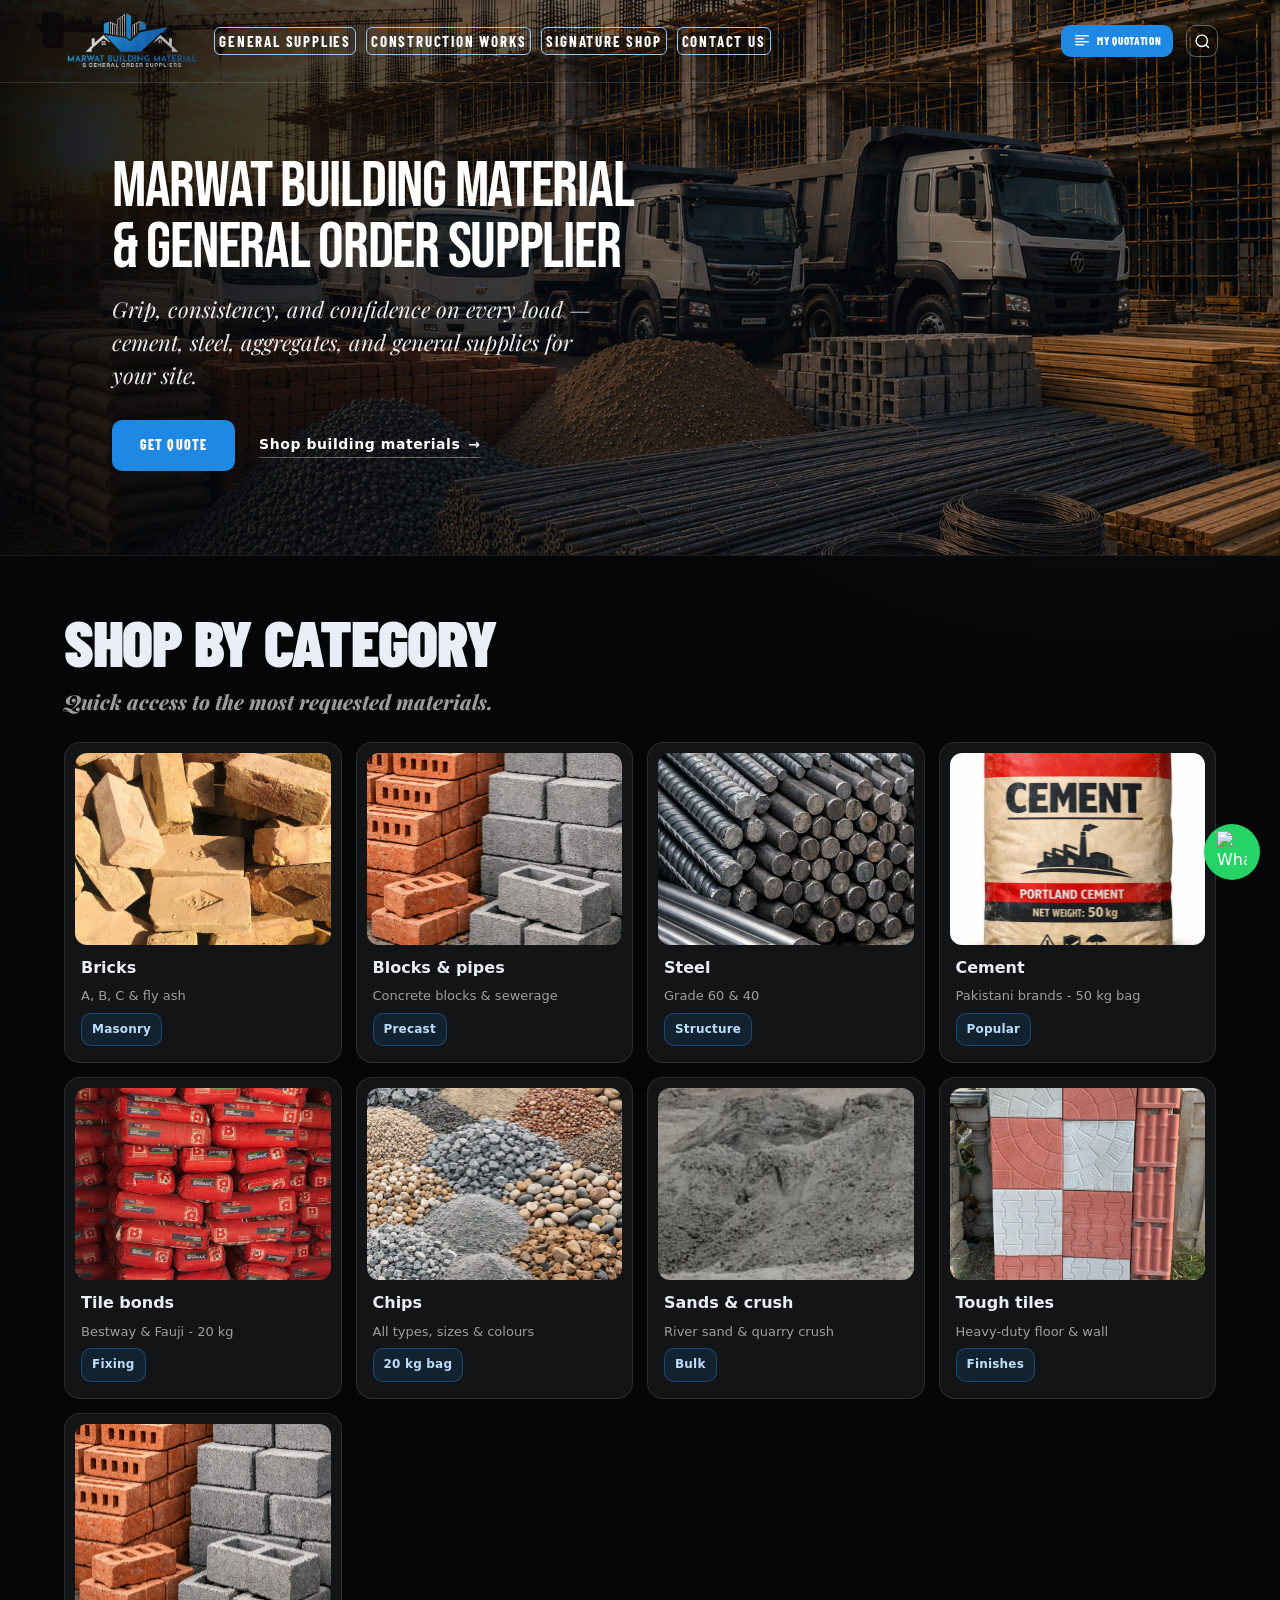
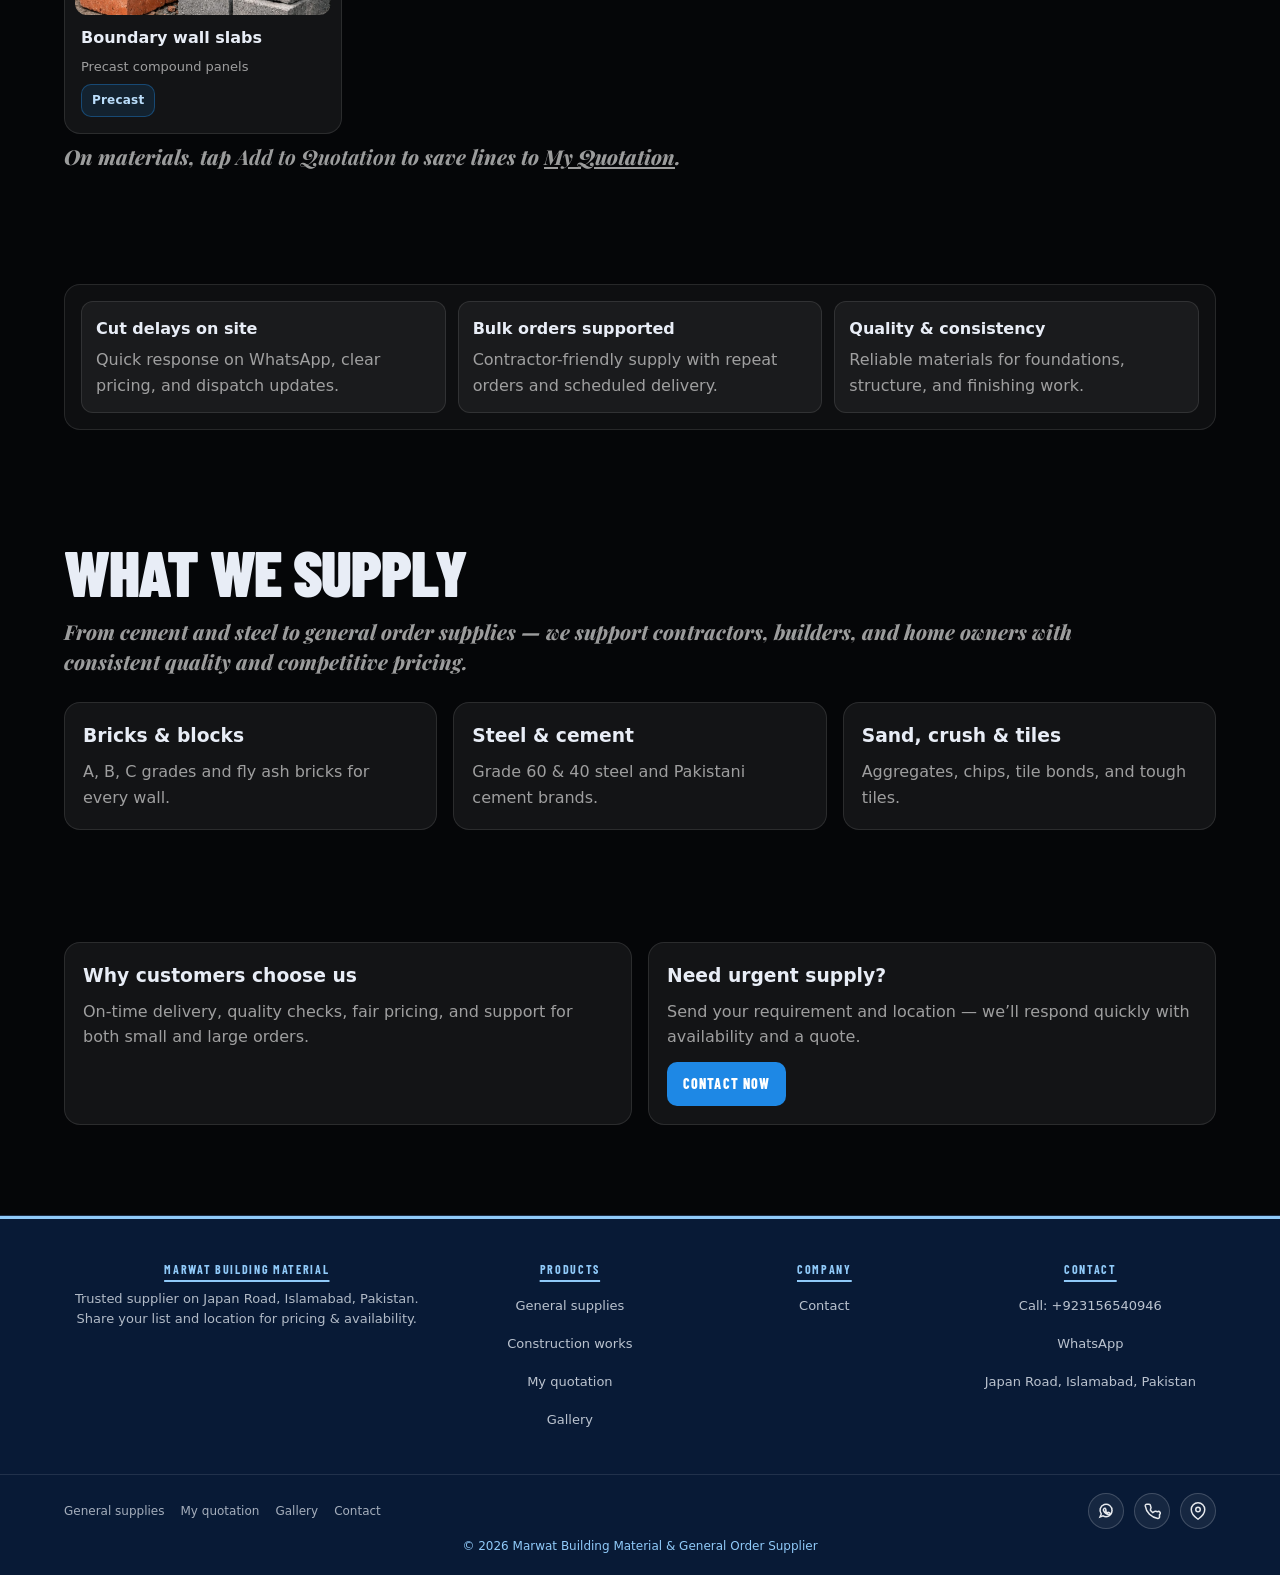
==== commit 61534002: "Add product photos, tough-tiles gallery lightbox, and nav padding tweaks. Attach brick, tile bond, s" ====
--- a/index.html
+++ b/index.html
@@ -11,7 +11,7 @@
       href="https://fonts.googleapis.com/css2?family=Bebas+Neue&family=Barlow+Condensed:wght@600;700&family=Oswald:wght@600;700&family=Playfair+Display:ital@1&display=swap"
       rel="stylesheet"
     />
-    <link rel="stylesheet" href="style.css?v=20260517-nav-tight" />
+    <link rel="stylesheet" href="style.css?v=20260517-nav-pad-v" />
   </head>
   <body>
     <header class="site-header" id="site-header">
@@ -130,7 +130,7 @@
         <div class="tiles">
           <a class="tile" href="general-supplies.html#bricks">
             <div class="tile__thumb" aria-hidden="true">
-              <img src="images/bricks and blocks.jpeg" alt="" width="480" height="300" loading="lazy" />
+              <img src="images/bricks%20a.jpeg" alt="A category bricks" width="480" height="300" loading="lazy" />
             </div>
             <strong>Bricks</strong>
             <span>A, B, C &amp; fly ash</span>
@@ -162,7 +162,7 @@
           </a>
           <a class="tile" href="general-supplies.html#tile-bonds">
             <div class="tile__thumb" aria-hidden="true">
-              <img src="images/cement.jpeg" alt="" width="480" height="300" loading="lazy" />
+              <img src="images/bestway%20extreme.jpeg" alt="Bestway Extreme tile bond" width="480" height="300" loading="lazy" />
             </div>
             <strong>Tile bonds</strong>
             <span>Bestway &amp; Fauji - 20 kg</span>
@@ -178,7 +178,7 @@
           </a>
           <a class="tile" href="general-supplies.html#sand-crush">
             <div class="tile__thumb" aria-hidden="true">
-              <img src="images/sand and crush.jpeg" alt="" width="480" height="300" loading="lazy" />
+              <img src="images/sand.jpeg" alt="Sands" width="480" height="300" loading="lazy" />
             </div>
             <strong>Sands &amp; crush</strong>
             <span>River sand &amp; quarry crush</span>
@@ -186,7 +186,7 @@
           </a>
           <a class="tile" href="general-supplies.html#tough-tiles">
             <div class="tile__thumb" aria-hidden="true">
-              <img src="images/tiles and marbels.jpeg" alt="" width="480" height="300" loading="lazy" />
+              <img src="images/tough%20tile%201.jpeg" alt="Tough tiles" width="480" height="300" loading="lazy" />
             </div>
             <strong>Tough tiles</strong>
             <span>Heavy-duty floor &amp; wall</span>
--- a/style.css
+++ b/style.css
@@ -305,7 +305,8 @@
     letter-spacing: 0.12em;
     text-transform: uppercase;
     white-space: nowrap;
-    padding: 3px 7px;
+    padding-block: 1px;
+    padding-inline: 4px;
     border: 1px solid var(--brand-2);
     border-radius: 6px;
     transition: border-color 0.2s ease, background 0.2s ease;
@@ -550,7 +551,7 @@
 }
 .nav-burger-panel a:not(.btn-nav-cta){
     border: 1px solid var(--brand-2);
-    padding: 8px 8px;
+    padding: 4px 4px;
     border-radius: 6px;
 }
 .nav-burger-panel a:not(.btn-nav-cta):hover{
@@ -672,7 +673,8 @@
         font-size: 13px;
         letter-spacing: 0.06em;
         flex-shrink: 0;
-        padding: 3px 6px;
+        padding-block: 1px;
+        padding-inline: 3px;
     }
     .brand-gy{
         max-width: min(245px, 30vw);
@@ -786,7 +788,8 @@
     .nav-main a{
         font-size: 10px;
         letter-spacing: 0.06em;
-        padding: 2px 5px;
+        padding-block: 0;
+        padding-inline: 3px;
         flex-shrink: 0;
     }
     .header-main-actions{
@@ -1452,8 +1455,19 @@
     grid-template-columns: repeat(2, minmax(0, 1fr));
     gap: 14px;
 }
+.material-panel__grid .material-item:only-child{
+    grid-column: 1 / -1;
+}
 @media (max-width: 900px){
     .material-panel__grid{
+        grid-template-columns: 1fr;
+    }
+}
+.material-item--gallery{
+    grid-template-columns: minmax(0, min(42%, 320px)) 1fr;
+}
+@media (max-width: 700px){
+    .material-item--gallery{
         grid-template-columns: 1fr;
     }
 }
@@ -1479,11 +1493,44 @@
     aspect-ratio: 4 / 3;
     min-height: 96px;
 }
+.material-item__media--quad{
+    display: grid;
+    grid-template-columns: 1fr 1fr;
+    gap: 5px;
+    aspect-ratio: auto;
+    min-height: 120px;
+}
+.material-item__media--quad .material-item__zoom{
+    display: block;
+    aspect-ratio: 4 / 3;
+    border-radius: 8px;
+    overflow: hidden;
+}
+.material-item__media--quad .material-item__zoom img{
+    width: 100%;
+    height: 100%;
+    object-fit: cover;
+}
+.material-item__zoom{
+    display: block;
+    width: 100%;
+    height: 100%;
+    cursor: zoom-in;
+    text-decoration: none;
+}
+.material-item__zoom:focus-visible{
+    outline: 2px solid var(--brand-2);
+    outline-offset: 2px;
+}
+.material-item__zoom:hover img{
+    opacity: 0.92;
+}
 .material-item__media img{
     width: 100%;
     height: 100%;
     object-fit: cover;
     display: block;
+    transition: opacity 0.2s ease;
 }
 .material-item__title{
     margin: 0 0 10px;
@@ -1807,18 +1854,54 @@
 }
 .lightbox button{
     position: absolute;
-    top: 16px;
-    right: 16px;
     border: 1px solid rgba(255,255,255,0.16);
     background: rgba(255,255,255,0.08);
     color: var(--text);
+    border-radius: var(--btn-radius);
+    cursor: pointer;
+}
+.lightbox button:hover{
+    background: rgba(255,255,255,0.14);
+}
+.lightbox__nav{
+    top: 50%;
+    transform: translateY(-50%);
+    width: 48px;
+    height: 48px;
+    font-size: 28px;
+    line-height: 1;
+    padding: 0;
+    z-index: 2;
+}
+.lightbox__nav--prev{
+    left: 16px;
+    right: auto;
+}
+.lightbox__nav--next{
+    right: 16px;
+    left: auto;
+}
+.lightbox__counter{
+    position: absolute;
+    bottom: 20px;
+    left: 50%;
+    transform: translateX(-50%);
+    padding: 6px 14px;
+    border-radius: 999px;
+    background: rgba(0, 0, 0, 0.55);
+    border: 1px solid rgba(255, 255, 255, 0.2);
+    color: #f8fafc;
+    font-size: 14px;
+    font-weight: 600;
+    letter-spacing: 0.04em;
+    z-index: 2;
+}
+#lightboxClose{
+    top: 16px;
+    right: 16px;
     width: 40px;
     height: 40px;
-    border-radius: var(--btn-radius);
-    cursor: pointer;
-}
-.lightbox button:hover{
-    background: rgba(255,255,255,0.14);
+    z-index: 3;
 }
 
 /* ─── Mobile storefront layout (Goodyear-style reference: stacked bars + hero band) ─── */
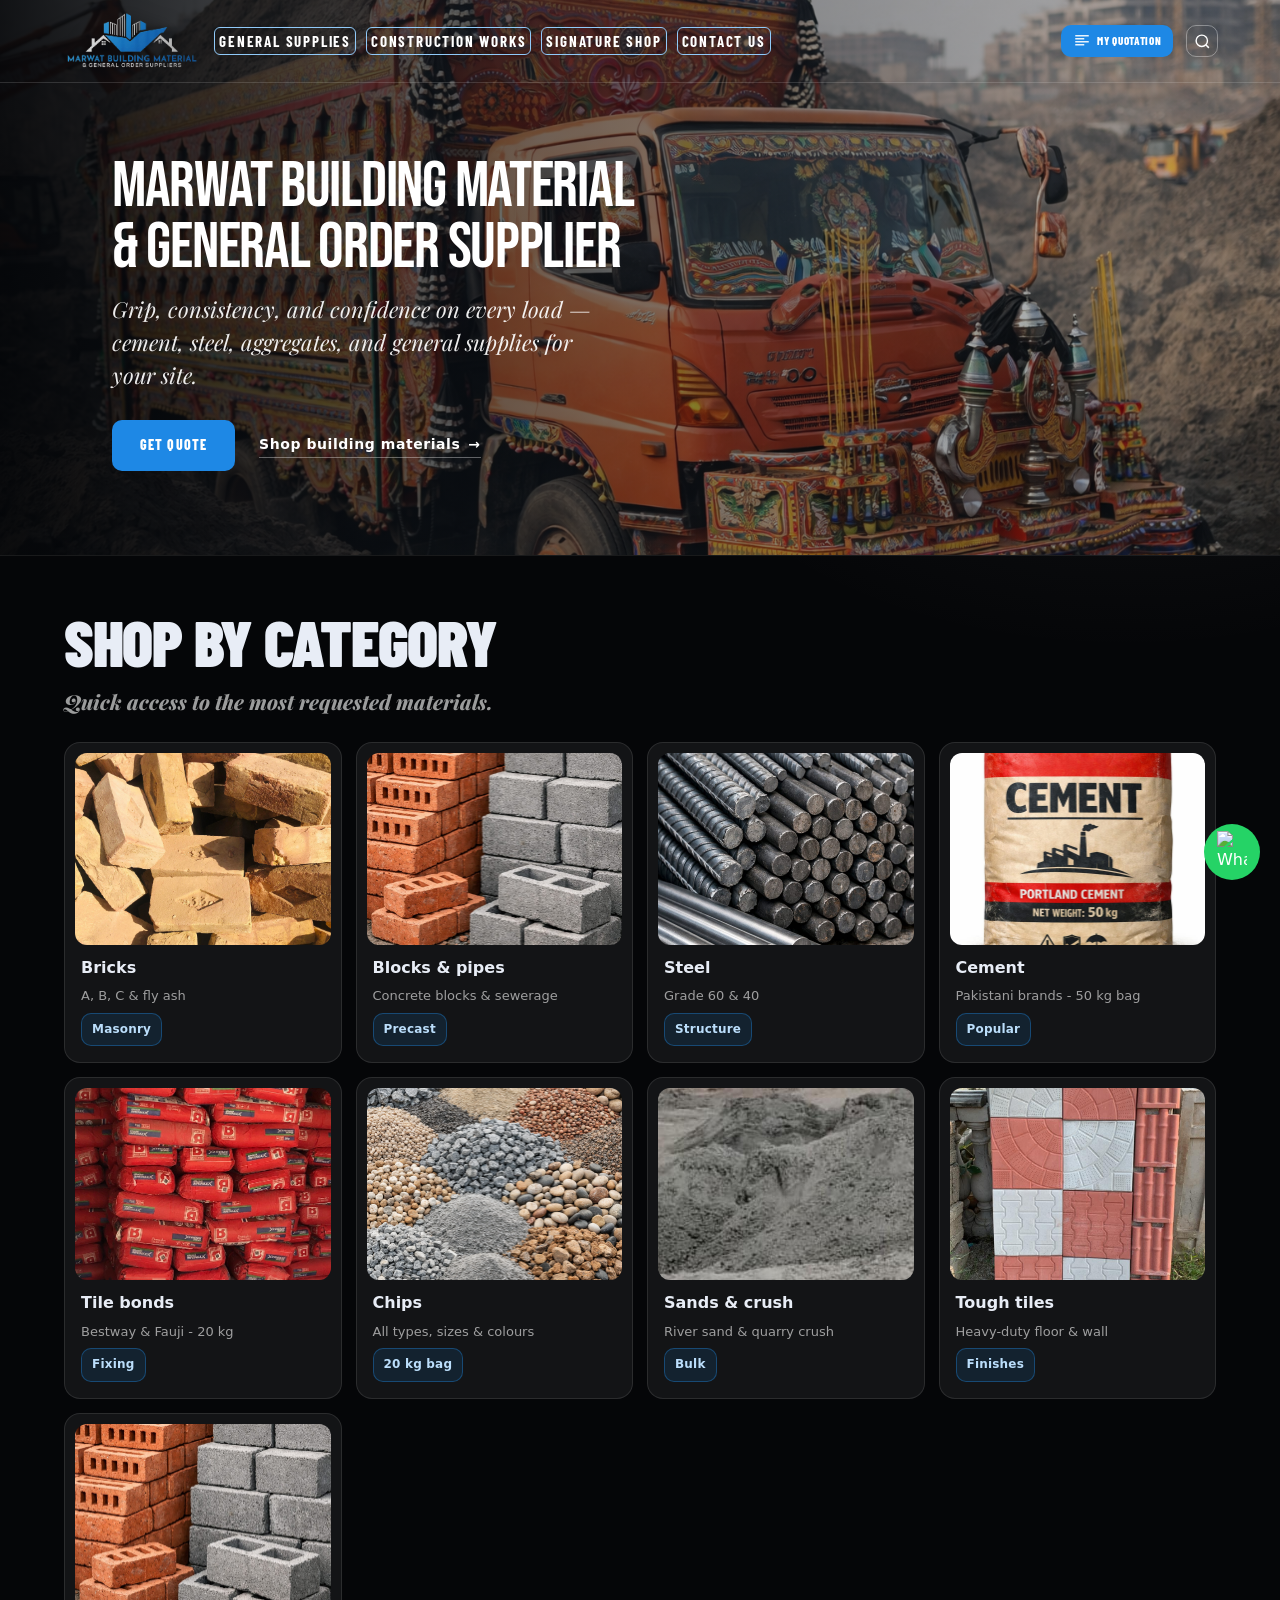
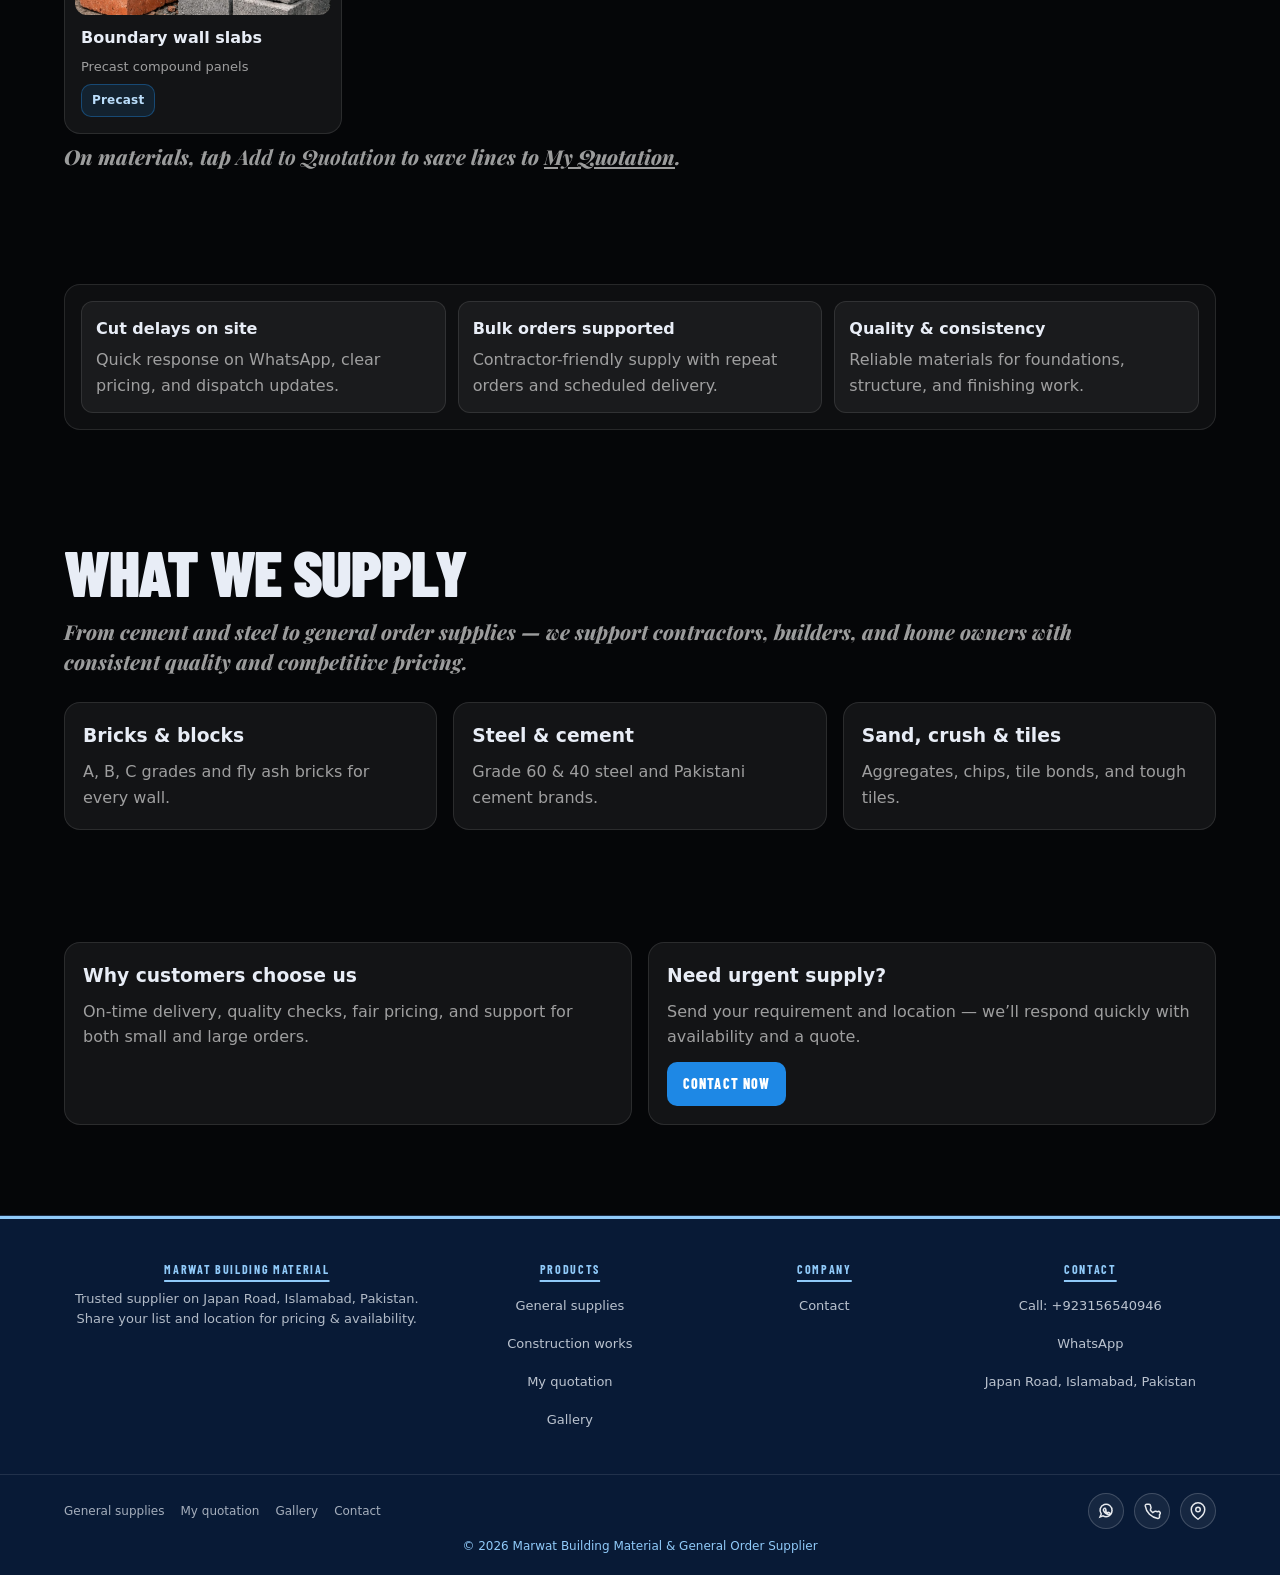
==== commit 0ffbce62: "Improve quotation controls on catalog cards and refresh hero background. Add duplicate detection, In" ====
--- a/index.html
+++ b/index.html
@@ -4,7 +4,7 @@
     <meta charset="UTF-8" />
     <meta name="viewport" content="width=device-width, initial-scale=1.0" />
     <title>Marwat Supplier</title>
-    <link rel="preload" as="image" href="images/background.png?v=20260509" />
+    <link rel="preload" as="image" href="images/background2.png?v=20260519" />
     <link rel="preconnect" href="https://fonts.googleapis.com" />
     <link rel="preconnect" href="https://fonts.gstatic.com" crossorigin />
     <link
--- a/style.css
+++ b/style.css
@@ -1122,7 +1122,7 @@
     inset: 0;
     background-color: #0a0a0a;
     /* Same folder as style.css — works on GitHub Pages project sites */
-    background-image: url("images/background.png?v=20260509");
+    background-image: url("images/background2.png?v=20260519");
     background-position: center;
     background-size: cover;
     background-repeat: no-repeat;
@@ -1558,8 +1558,27 @@
     padding-top: 12px;
     border-top: 1px solid rgba(255, 255, 255, 0.1);
 }
+.material-item__cart-actions{
+    display: flex;
+    flex-wrap: wrap;
+    gap: 8px;
+    align-items: center;
+}
 .material-item__cart-btn{
     width: fit-content;
+}
+.material-item__cart-btn--remove[hidden]{
+    display: none;
+}
+.material-item__cart-btn--in:disabled{
+    opacity: 0.72;
+    cursor: default;
+}
+.material-item__cart-btn--duplicate:disabled{
+    border-color: rgba(251, 191, 36, 0.55);
+    color: #fde68a;
+    opacity: 1;
+    cursor: default;
 }
 
 .cart-page-items{
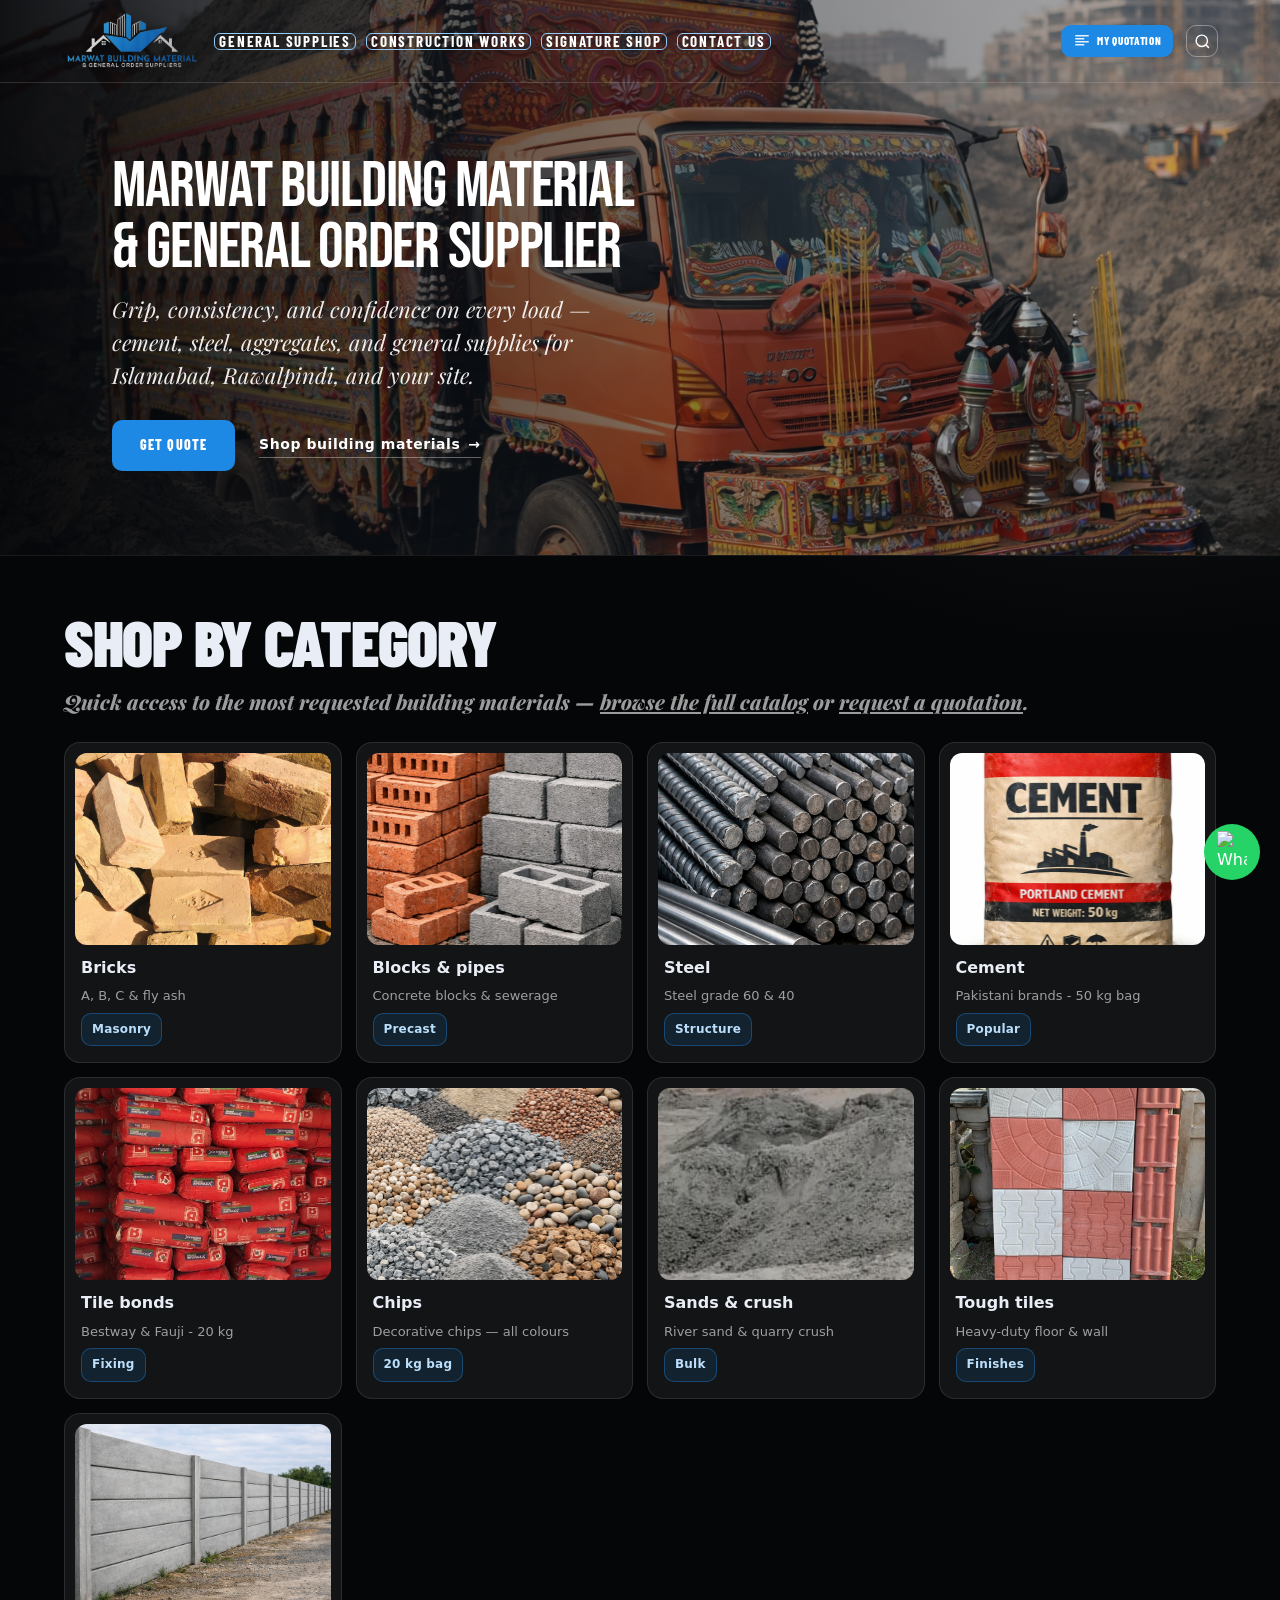
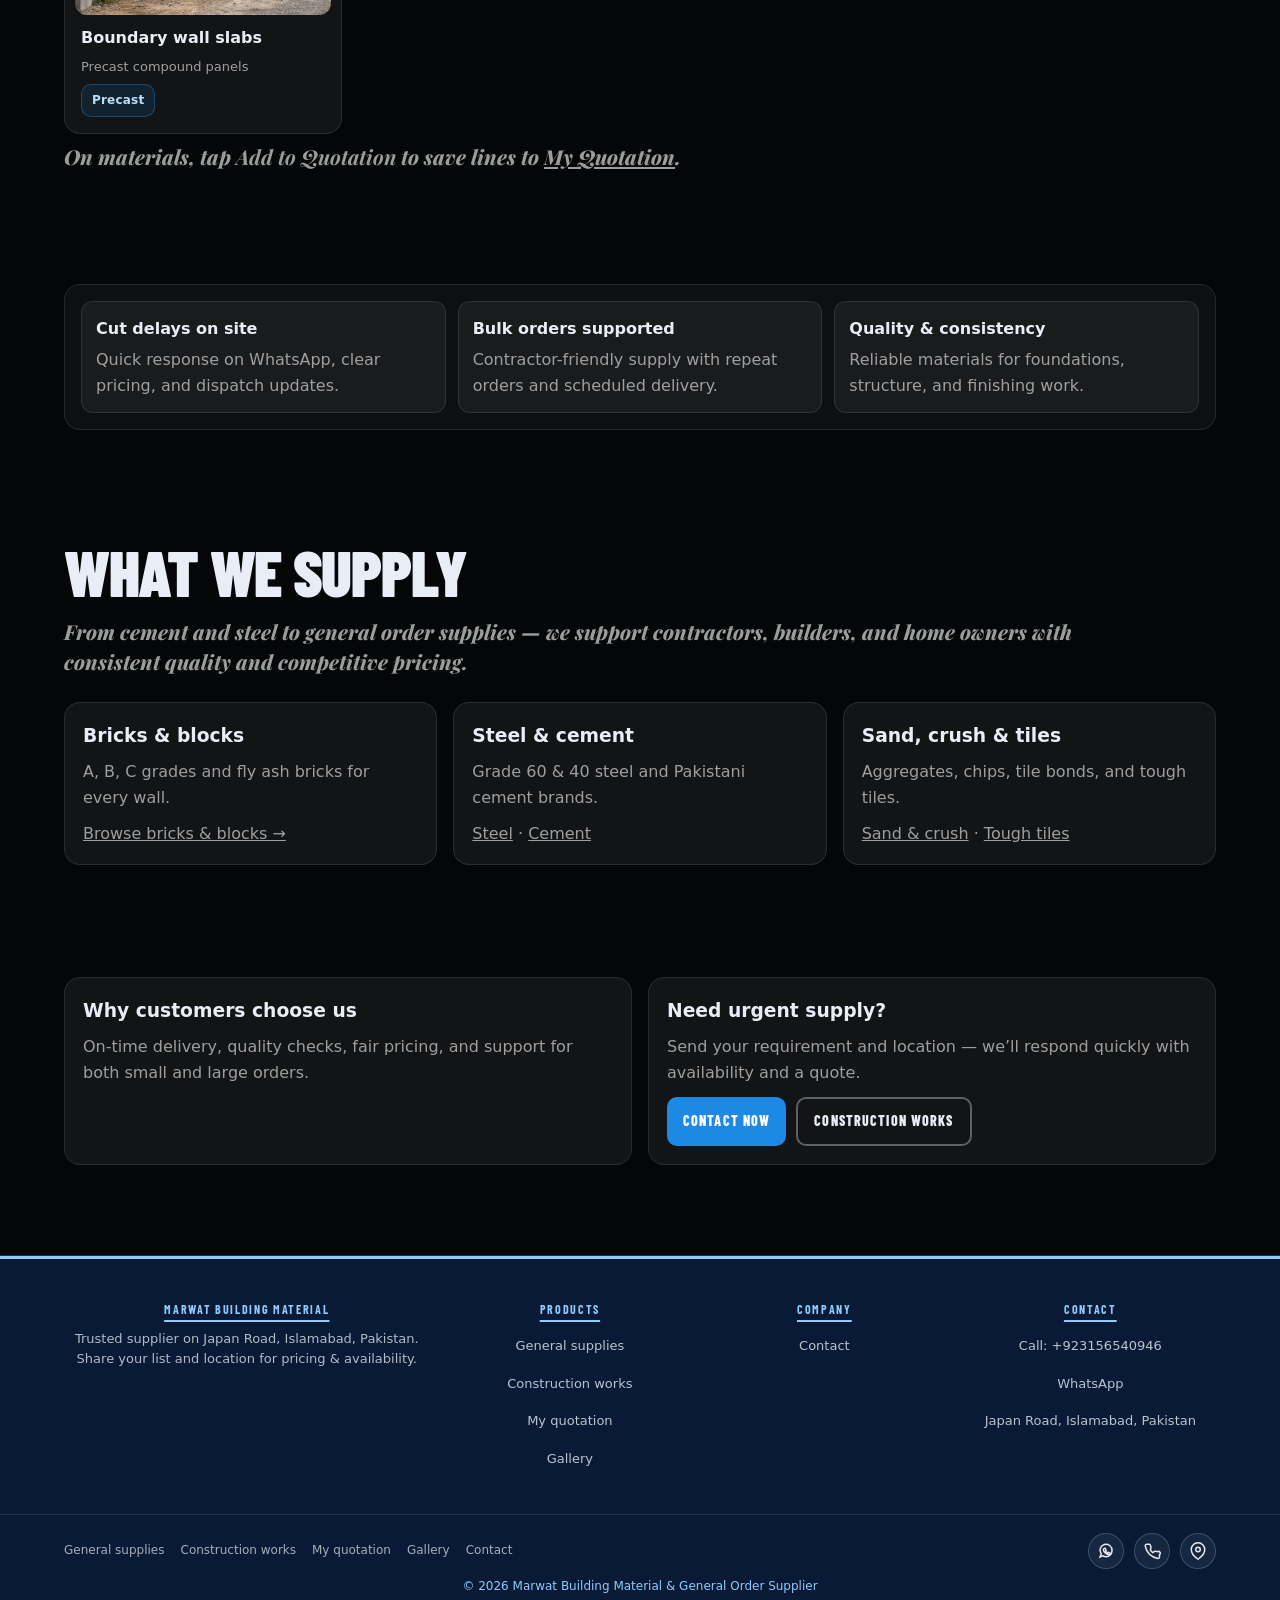
==== commit d1f8c0b5: "Refine construction works, SEO meta tags, and nav styling. Streamline construction services with loc" ====
--- a/index.html
+++ b/index.html
@@ -3,7 +3,19 @@
   <head>
     <meta charset="UTF-8" />
     <meta name="viewport" content="width=device-width, initial-scale=1.0" />
-    <title>Marwat Supplier</title>
+    <meta name="description" content="Marwat Building Material &amp; General Order Supplier — cement, steel, bricks, sand, crush, and general construction supplies for Islamabad and Rawalpindi. Browse materials and request a quotation." />
+    <meta name="keywords" content="building materials Islamabad, building materials Rawalpindi, cement supplier, steel sarya, bricks, construction materials Pakistan, Marwat building material" />
+    <link rel="canonical" href="https://materialhub.co/" />
+    <meta property="og:site_name" content="Marwat Building Material" />
+    <meta property="og:title" content="Building Materials — Islamabad &amp; Rawalpindi" />
+    <meta property="og:description" content="Marwat Building Material &amp; General Order Supplier — cement, steel, bricks, sand, crush, and general construction supplies for Islamabad and Rawalpindi. Browse materials and request a quotation." />
+    <meta property="og:type" content="website" />
+    <meta property="og:url" content="https://materialhub.co/" />
+    <meta property="og:locale" content="en_PK" />
+    <meta name="twitter:card" content="summary" />
+    <meta name="twitter:title" content="Building Materials — Islamabad &amp; Rawalpindi" />
+    <meta name="twitter:description" content="Marwat Building Material &amp; General Order Supplier — cement, steel, bricks, sand, crush, and general construction supplies for Islamabad and Rawalpindi. Browse materials and request a quotation." />
+    <title>Building Materials Islamabad & Rawalpindi | Marwat Building Material</title>
     <link rel="preload" as="image" href="images/background2.png?v=20260519" />
     <link rel="preconnect" href="https://fonts.googleapis.com" />
     <link rel="preconnect" href="https://fonts.gstatic.com" crossorigin />
@@ -112,8 +124,8 @@
           <span class="hero-title-line">&amp; General Order Supplier</span>
         </h1>
         <p class="hero-showroom__tagline">
-          Grip, consistency, and confidence on every load — cement, steel, aggregates, and general supplies for your
-          site.
+          Grip, consistency, and confidence on every load — cement, steel, aggregates, and general supplies for Islamabad,
+          Rawalpindi, and your site.
         </p>
         <div class="hero-showroom__cta">
           <a href="get-quote.html" class="btn-hero-cta">Get quote</a>
@@ -125,7 +137,7 @@
     <section>
       <div class="container">
         <h2 class="section-title">Shop by category</h2>
-        <p class="section-subtitle">Quick access to the most requested materials.</p>
+        <p class="section-subtitle">Quick access to the most requested building materials — <a href="general-supplies.html">browse the full catalog</a> or <a href="get-quote.html">request a quotation</a>.</p>
 
         <div class="tiles">
           <a class="tile" href="general-supplies.html#bricks">
@@ -138,7 +150,7 @@
           </a>
           <a class="tile" href="general-supplies.html#concrete-blocks-pipes">
             <div class="tile__thumb" aria-hidden="true">
-              <img src="images/bricks and blocks.jpeg" alt="" width="480" height="300" loading="lazy" />
+              <img src="images/bricks and blocks.jpeg" alt="Concrete blocks and precast materials Islamabad" width="480" height="300" loading="lazy" />
             </div>
             <strong>Blocks &amp; pipes</strong>
             <span>Concrete blocks &amp; sewerage</span>
@@ -146,15 +158,15 @@
           </a>
           <a class="tile" href="general-supplies.html#steel">
             <div class="tile__thumb" aria-hidden="true">
-              <img src="images/steel and iron.jpeg" alt="" width="480" height="300" loading="lazy" />
+              <img src="images/steel and iron.jpeg" alt="Steel grade 60 and 40 sarya Islamabad Rawalpindi" width="480" height="300" loading="lazy" />
             </div>
             <strong>Steel</strong>
-            <span>Grade 60 &amp; 40</span>
+            <span>Steel grade 60 &amp; 40</span>
             <span class="tag">Structure</span>
           </a>
           <a class="tile" href="general-supplies.html#cement">
             <div class="tile__thumb" aria-hidden="true">
-              <img src="images/cement.jpeg" alt="" width="480" height="300" loading="lazy" />
+              <img src="images/cement.jpeg" alt="Cement bags Pakistani brands Islamabad Rawalpindi" width="480" height="300" loading="lazy" />
             </div>
             <strong>Cement</strong>
             <span>Pakistani brands - 50 kg bag</span>
@@ -170,10 +182,10 @@
           </a>
           <a class="tile" href="general-supplies.html#chips">
             <div class="tile__thumb" aria-hidden="true">
-              <img src="images/gravel and aggregate.png" alt="" width="480" height="300" loading="lazy" />
+              <img src="images/gravel and aggregate.png" alt="Decorative chips and aggregates" width="480" height="300" loading="lazy" />
             </div>
             <strong>Chips</strong>
-            <span>All types, sizes &amp; colours</span>
+            <span>Decorative chips — all colours</span>
             <span class="tag">20 kg bag</span>
           </a>
           <a class="tile" href="general-supplies.html#sand-crush">
@@ -194,7 +206,7 @@
           </a>
           <a class="tile" href="general-supplies.html#boundary-wall-slabs">
             <div class="tile__thumb" aria-hidden="true">
-              <img src="images/bricks and blocks.jpeg" alt="" width="480" height="300" loading="lazy" />
+              <img src="images/boundary%20wall%20slabs.png" alt="Precast boundary wall slabs Islamabad Rawalpindi" width="480" height="300" loading="lazy" />
             </div>
             <strong>Boundary wall slabs</strong>
             <span>Precast compound panels</span>
@@ -240,14 +252,17 @@
           <div class="card col-4">
             <h3>Bricks &amp; blocks</h3>
             <p>A, B, C grades and fly ash bricks for every wall.</p>
+            <p style="margin-top: 10px"><a href="general-supplies.html#bricks">Browse bricks &amp; blocks →</a></p>
           </div>
           <div class="card col-4">
             <h3>Steel &amp; cement</h3>
             <p>Grade 60 &amp; 40 steel and Pakistani cement brands.</p>
+            <p style="margin-top: 10px"><a href="general-supplies.html#steel">Steel</a> · <a href="general-supplies.html#cement">Cement</a></p>
           </div>
           <div class="card col-4">
             <h3>Sand, crush &amp; tiles</h3>
             <p>Aggregates, chips, tile bonds, and tough tiles.</p>
+            <p style="margin-top: 10px"><a href="general-supplies.html#sand-crush">Sand &amp; crush</a> · <a href="general-supplies.html#tough-tiles">Tough tiles</a></p>
           </div>
         </div>
       </div>
@@ -263,8 +278,9 @@
           <div class="card col-6">
             <h3>Need urgent supply?</h3>
             <p>Send your requirement and location — we’ll respond quickly with availability and a quote.</p>
-            <div style="margin-top: 12px">
+            <div style="margin-top: 12px; display: flex; gap: 10px; flex-wrap: wrap">
               <a class="btn" href="contact.html">Contact Now</a>
+              <a class="btn secondary" href="construction-works.html">Construction works</a>
             </div>
           </div>
         </div>
@@ -316,6 +332,7 @@
         <div class="container footer-bottom__row">
           <ul class="footer-mini-links" aria-label="Footer links">
             <li><a href="general-supplies.html">General supplies</a></li>
+            <li><a href="construction-works.html">Construction works</a></li>
             <li><a href="get-quote.html">My quotation</a></li>
             <li><a href="gallery.html">Gallery</a></li>
             <li><a href="contact.html">Contact</a></li>
--- a/style.css
+++ b/style.css
@@ -297,15 +297,19 @@
     min-width: 0;
 }
 .nav-main a{
+    display: inline-flex;
+    align-items: center;
+    justify-content: center;
     text-decoration: none;
     color: #fff;
     font-family: var(--header-condensed);
     font-size: 16px;
     font-weight: 700;
+    line-height: 1;
     letter-spacing: 0.12em;
     text-transform: uppercase;
     white-space: nowrap;
-    padding-block: 1px;
+    padding-block: 0;
     padding-inline: 4px;
     border: 1px solid var(--brand-2);
     border-radius: 6px;
@@ -673,7 +677,8 @@
         font-size: 13px;
         letter-spacing: 0.06em;
         flex-shrink: 0;
-        padding-block: 1px;
+        line-height: 1;
+        padding-block: 0;
         padding-inline: 3px;
     }
     .brand-gy{
@@ -693,7 +698,7 @@
     }
     .header-main-inner{
         display: grid;
-        grid-template-columns: 48px 1fr auto;
+        grid-template-columns: 44px 1fr auto;
         grid-template-areas: "burger brand actions";
         align-items: center;
         column-gap: 10px;
@@ -708,6 +713,20 @@
         grid-area: burger;
         position: relative;
         z-index: 1002;
+    }
+    .nav-burger-summary,
+    .nav-icon-btn{
+        width: 44px;
+        height: 44px;
+        box-sizing: border-box;
+    }
+    .nav-burger-summary svg{
+        width: 22px;
+        height: 22px;
+    }
+    .nav-icon-btn svg{
+        width: 20px;
+        height: 20px;
     }
     .header-left{
         display: flex;
@@ -798,7 +817,16 @@
     }
 }
 @media (max-width: 520px){
-    .nav-icon-btn{ width: 27px; height: 27px; }
+    @media (orientation: portrait){
+        .nav-burger-summary,
+        .nav-icon-btn{
+            width: 40px;
+            height: 40px;
+        }
+        .header-main-inner{
+            grid-template-columns: 40px 1fr auto;
+        }
+    }
     .btn-nav-cta{
         padding: 7px 10px;
         font-size: 8px;
@@ -1996,10 +2024,6 @@
     .header-main-actions .btn-nav-cta{
         display: none;
     }
-    .nav-icon-btn{
-        width: 30px;
-        height: 30px;
-    }
 
     /* Home hero: left stack, full-width CTA bar, stronger overlay */
     .hero-showroom{
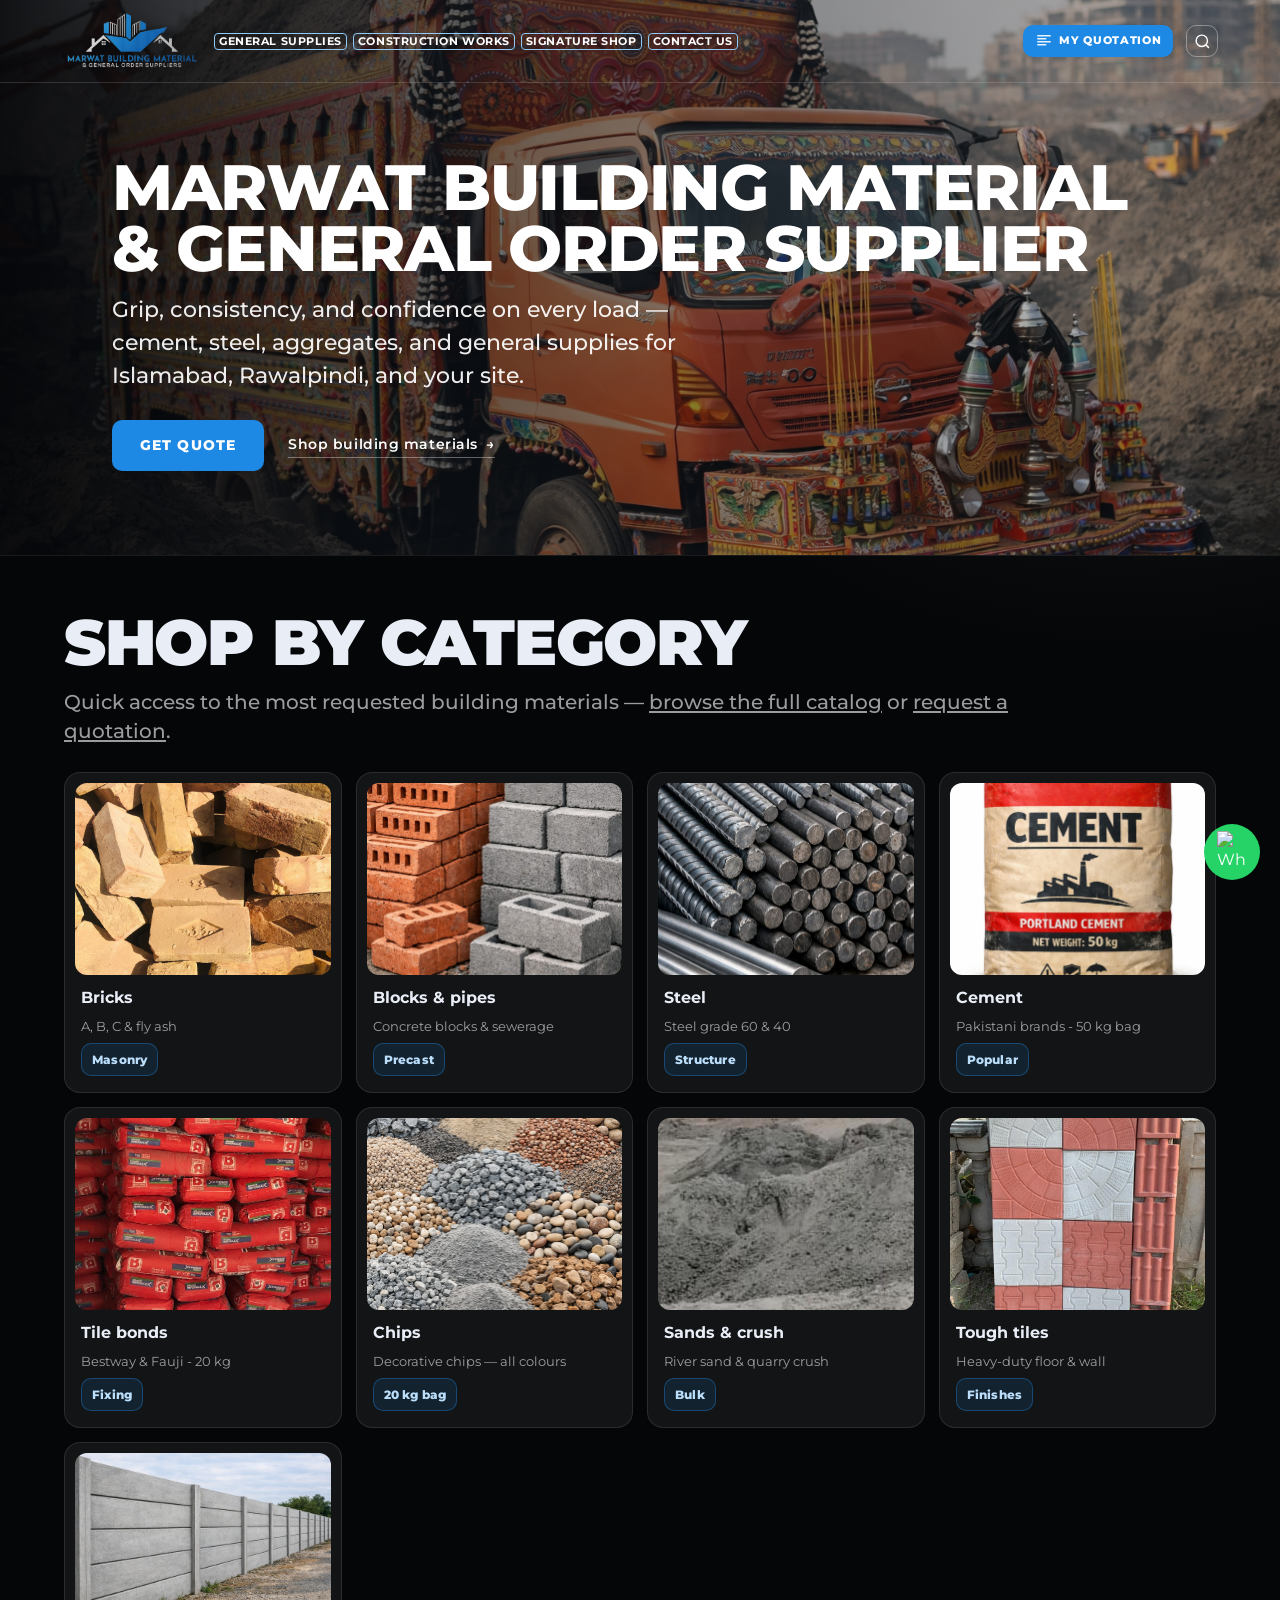
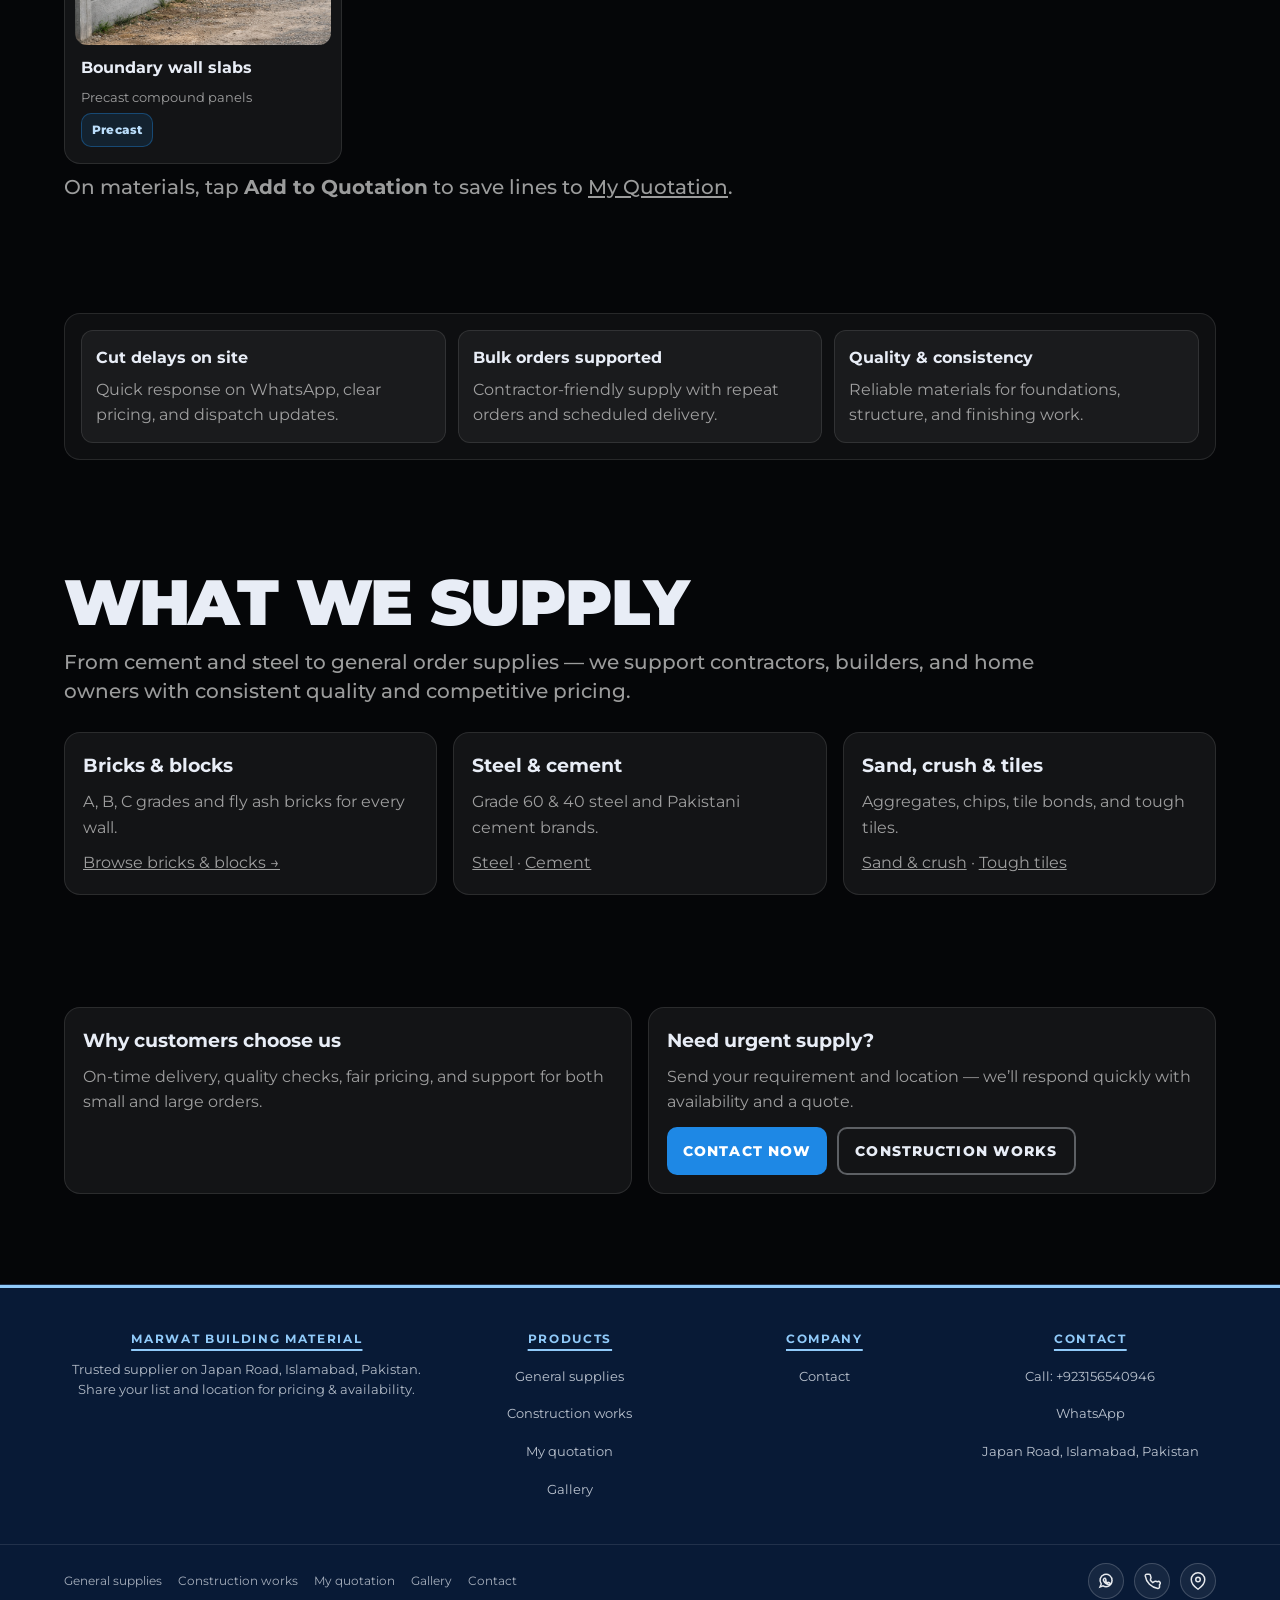
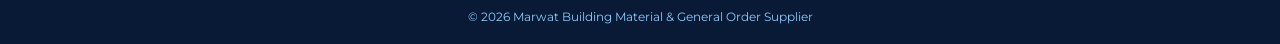
==== commit 07742929: "Add signature shop gallery photos, catalog intros, and site typography updates. - Replace Unsplash w" ====
--- a/index.html
+++ b/index.html
@@ -20,10 +20,10 @@
     <link rel="preconnect" href="https://fonts.googleapis.com" />
     <link rel="preconnect" href="https://fonts.gstatic.com" crossorigin />
     <link
-      href="https://fonts.googleapis.com/css2?family=Bebas+Neue&family=Barlow+Condensed:wght@600;700&family=Oswald:wght@600;700&family=Playfair+Display:ital@1&display=swap"
+      href="https://fonts.googleapis.com/css2?family=Montserrat:ital,wght@0,400;0,500;0,600;0,700;0,800;0,900;1,400;1,500&display=swap"
       rel="stylesheet"
     />
-    <link rel="stylesheet" href="style.css?v=20260517-nav-pad-v" />
+    <link rel="stylesheet" href="style.css?v=20260519-montserrat" />
   </head>
   <body>
     <header class="site-header" id="site-header">
--- a/style.css
+++ b/style.css
@@ -31,8 +31,10 @@
     --btn-radius: 10px;
     /* Shared horizontal inset for main header */
     --header-inline-pad: clamp(18px, 3vw, 36px);
-    /* Header typography (condensed sans, Goodyear-like) */
-    --header-condensed: "Barlow Condensed", "Oswald", ui-sans-serif, system-ui, -apple-system, "Segoe UI", Roboto, Arial, sans-serif;
+    /* Logo-aligned geometric sans */
+    --font-sans: "Montserrat", ui-sans-serif, system-ui, -apple-system, "Segoe UI", Roboto, Arial, sans-serif;
+    --font-display: var(--font-sans);
+    --header-condensed: var(--font-display);
     /* Fixed header — space for first content below overlay */
     --site-header-offset: clamp(84px, 15vh, 100px);
     --fab-size: clamp(48px, 13vw, 56px);
@@ -55,13 +57,19 @@
 
 body {
     margin: 0;
-    font-family: ui-sans-serif, system-ui, -apple-system, "Segoe UI", Roboto, Arial, sans-serif;
+    font-family: var(--font-sans);
     background:
         radial-gradient(1200px 600px at 18% 0%, rgba(30, 136, 229, 0.14), transparent 58%),
         radial-gradient(900px 520px at 88% 12%, rgba(189, 189, 189, 0.06), transparent 52%),
         var(--bg);
     color: var(--text);
     line-height: 1.6;
+}
+button,
+input,
+select,
+textarea{
+    font-family: inherit;
 }
 
 a { color: inherit; }
@@ -115,6 +123,7 @@
 body.page--scrolled .tile span,
 body.page--scrolled .feature p,
 body.page--scrolled .materials-page-lead,
+body.page--scrolled .material-panel__intro,
 body.page--scrolled .material-item__detail,
 body.page--scrolled .page-hero p{
     color: rgba(226, 232, 240, 0.78);
@@ -271,7 +280,7 @@
     filter: none;
 }
 .brand-gy__word{
-    font-family: "Oswald", ui-sans-serif, system-ui, sans-serif;
+    font-family: var(--font-sans);
     font-weight: 700;
     font-size: clamp(14px, 2.1vw, 21px);
     line-height: 1.12;
@@ -291,7 +300,7 @@
 .nav-main{
     display: flex;
     align-items: center;
-    gap: 6px 10px;
+    gap: 4px 6px;
     flex: 1 1 auto;
     justify-content: flex-start;
     min-width: 0;
@@ -303,16 +312,15 @@
     text-decoration: none;
     color: #fff;
     font-family: var(--header-condensed);
-    font-size: 16px;
+    font-size: 12px;
     font-weight: 700;
     line-height: 1;
-    letter-spacing: 0.12em;
+    letter-spacing: 0.05em;
     text-transform: uppercase;
     white-space: nowrap;
-    padding-block: 0;
-    padding-inline: 4px;
+    padding: 2px 4px;
     border: 1px solid var(--brand-2);
-    border-radius: 6px;
+    border-radius: 4px;
     transition: border-color 0.2s ease, background 0.2s ease;
 }
 .nav-main a:hover{
@@ -333,7 +341,7 @@
 }
 .site-header:not(.site-header--scrolled) .nav-main a{
     font-weight: 700;
-    font-size: 15px;
+    font-size: 11px;
     color: #ffffff;
     text-shadow: none;
 }
@@ -588,7 +596,7 @@
     text-shadow: none;
     font-family: var(--header-condensed);
     font-weight: 700;
-    font-size: 15px;
+    font-size: 11px;
 }
 .site-header.site-header--scrolled .nav-main a{
     border-color: var(--brand-2);
@@ -663,7 +671,7 @@
         overflow-x: auto;
         -webkit-overflow-scrolling: touch;
         scrollbar-width: none;
-        gap: 6px 12px;
+        gap: 4px 8px;
         padding: 0;
         border-top: none;
     }
@@ -674,12 +682,11 @@
         border-top: none;
     }
     .nav-main a{
-        font-size: 13px;
-        letter-spacing: 0.06em;
+        font-size: 10px;
+        letter-spacing: 0.04em;
         flex-shrink: 0;
         line-height: 1;
-        padding-block: 0;
-        padding-inline: 3px;
+        padding: 2px 3px;
     }
     .brand-gy{
         max-width: min(245px, 30vw);
@@ -790,7 +797,7 @@
         flex-wrap: nowrap;
         justify-content: flex-start;
         align-items: center;
-        gap: 6px 10px;
+        gap: 4px 6px;
         min-width: 0;
         padding: 0;
         border-top: none;
@@ -805,10 +812,9 @@
         border-top: none;
     }
     .nav-main a{
-        font-size: 10px;
-        letter-spacing: 0.06em;
-        padding-block: 0;
-        padding-inline: 3px;
+        font-size: 8px;
+        letter-spacing: 0.03em;
+        padding: 1px 3px;
         flex-shrink: 0;
     }
     .header-main-actions{
@@ -1185,9 +1191,8 @@
 }
 .hero-showroom h1{
     margin: 0 0 calc(16px * 0.9);
-    /* Goodyear-style hero headline (tall condensed display) */
-    font-family: "Bebas Neue", "Oswald", ui-sans-serif, system-ui, sans-serif;
-    font-weight: 400;
+    font-family: var(--font-display);
+    font-weight: 800;
     /* Slightly smaller so company name fits in exactly two lines */
     font-size: clamp(34px, 6vw, 64px);
     line-height: 0.95;
@@ -1206,8 +1211,9 @@
 }
 .hero-showroom__tagline{
     margin: 0 0 28px;
-    font-family: "Playfair Display", Georgia, "Times New Roman", serif;
-    font-style: italic;
+    font-family: var(--font-sans);
+    font-style: normal;
+    font-weight: 500;
     font-size: clamp(17px, 2.2vw, 22px);
     line-height: 1.5;
     color: rgba(255,255,255,0.92);
@@ -1396,9 +1402,9 @@
 }
 .section-subtitle{
     margin: 0 0 26px;
-    font-family: "Playfair Display", Georgia, "Times New Roman", serif;
-    font-style: italic;
-    font-weight: 800;
+    font-family: var(--font-sans);
+    font-style: normal;
+    font-weight: 500;
     font-size: clamp(1.05rem, 1.6vw, 1.4rem);
     line-height: 1.45;
     color: var(--muted);
@@ -1451,9 +1457,6 @@
     margin-right: auto;
     margin-bottom: 0;
 }
-.page-materials .material-panel h3{
-    text-align: center;
-}
 .materials-page-lead{
     margin: 0 0 28px;
     color: var(--muted);
@@ -1469,14 +1472,27 @@
     padding: 20px;
 }
 .material-panel h3{
-    margin: 0 0 20px;
+    margin: 0 0 12px;
     font-family: var(--header-condensed);
     font-size: 36px;
     font-weight: 700;
     line-height: 1.1;
     letter-spacing: 0.04em;
     text-transform: uppercase;
+    text-align: center;
     color: var(--brand-2);
+}
+.page-materials .material-panel__intro{
+    display: block;
+    width: 100%;
+    max-width: 72ch;
+    margin: 0 auto 18px;
+    padding-inline: 12px;
+    box-sizing: border-box;
+    font-size: 15px;
+    line-height: 1.55;
+    text-align: center;
+    color: rgba(232, 237, 246, 0.9);
 }
 .material-panel__grid{
     display: grid;
@@ -1961,8 +1977,8 @@
     padding: 11px 14px;
     background: var(--gy-yellow);
     color: var(--cta-fg);
-    font-family: ui-sans-serif, system-ui, -apple-system, "Segoe UI", Roboto, Arial, sans-serif;
-    font-weight: 800;
+    font-family: var(--font-sans);
+    font-weight: 700;
     font-size: 13px;
     letter-spacing: 0.12em;
     text-transform: uppercase;
